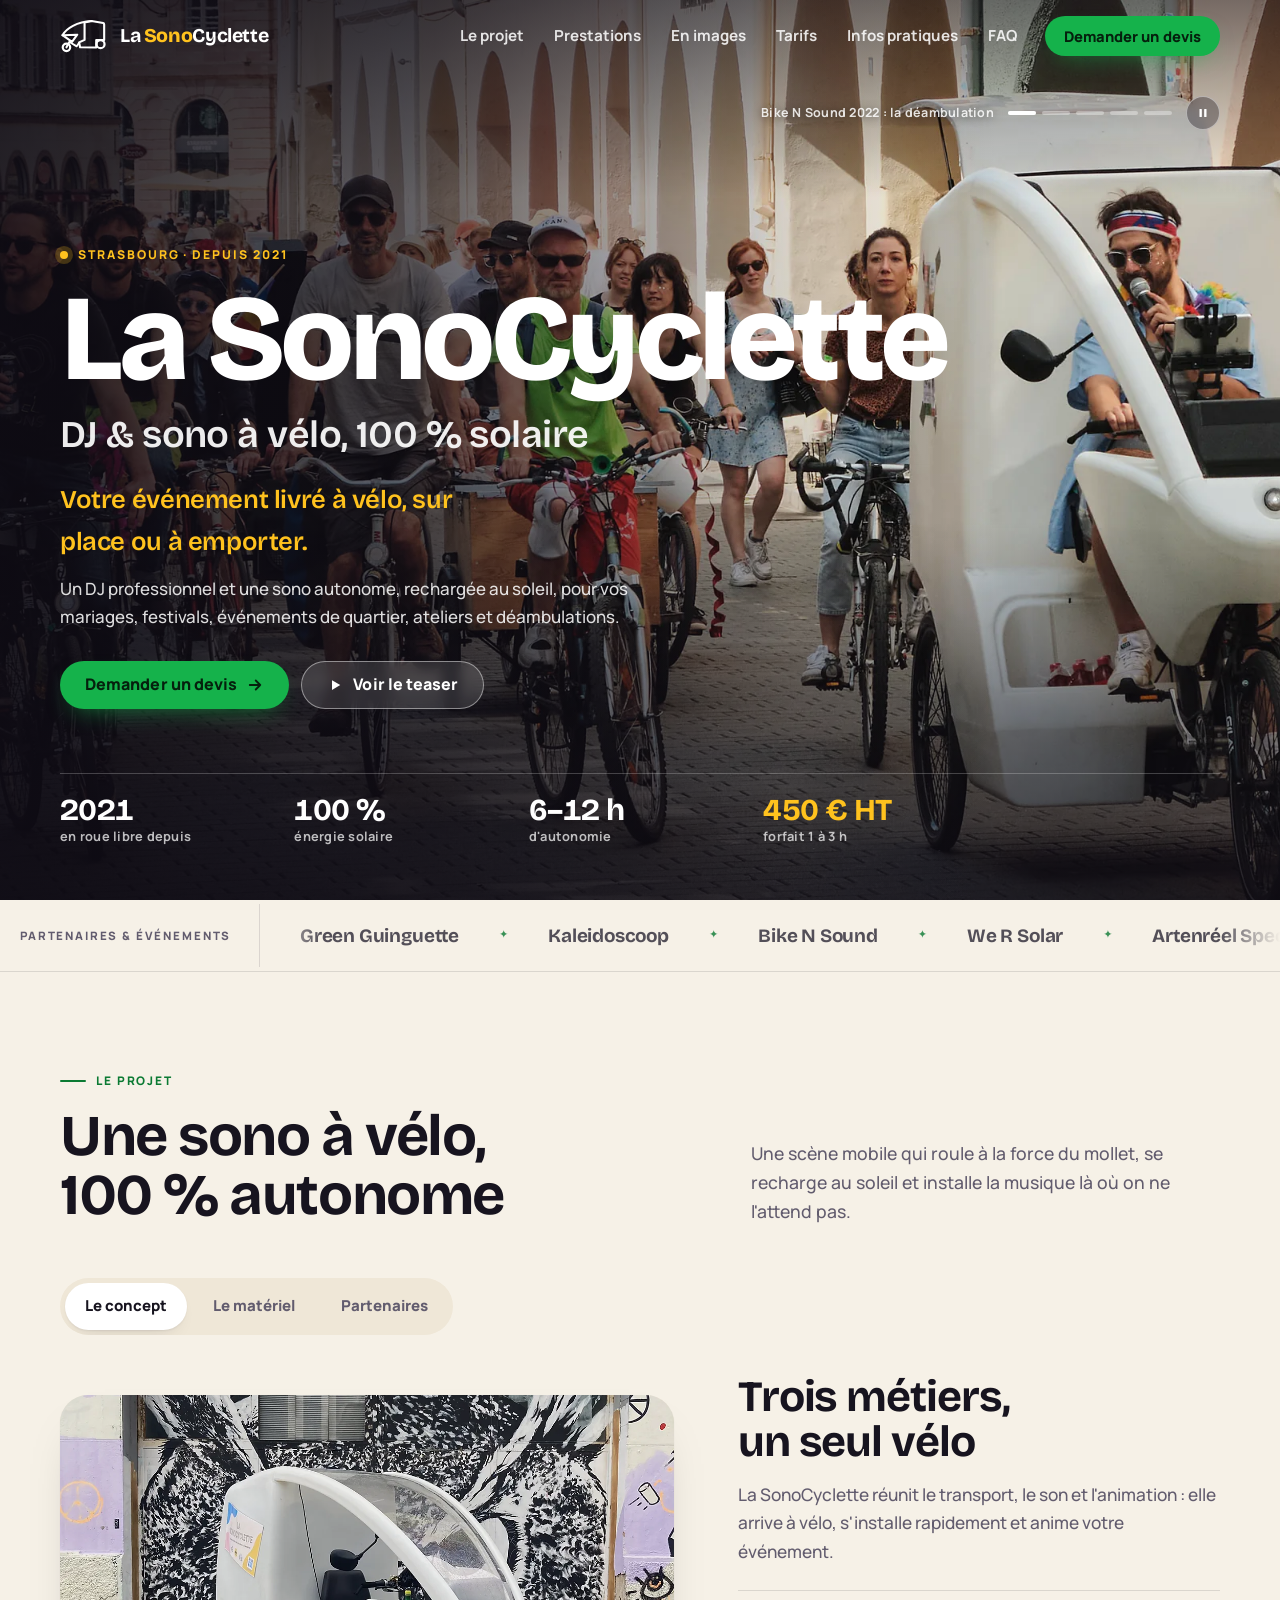
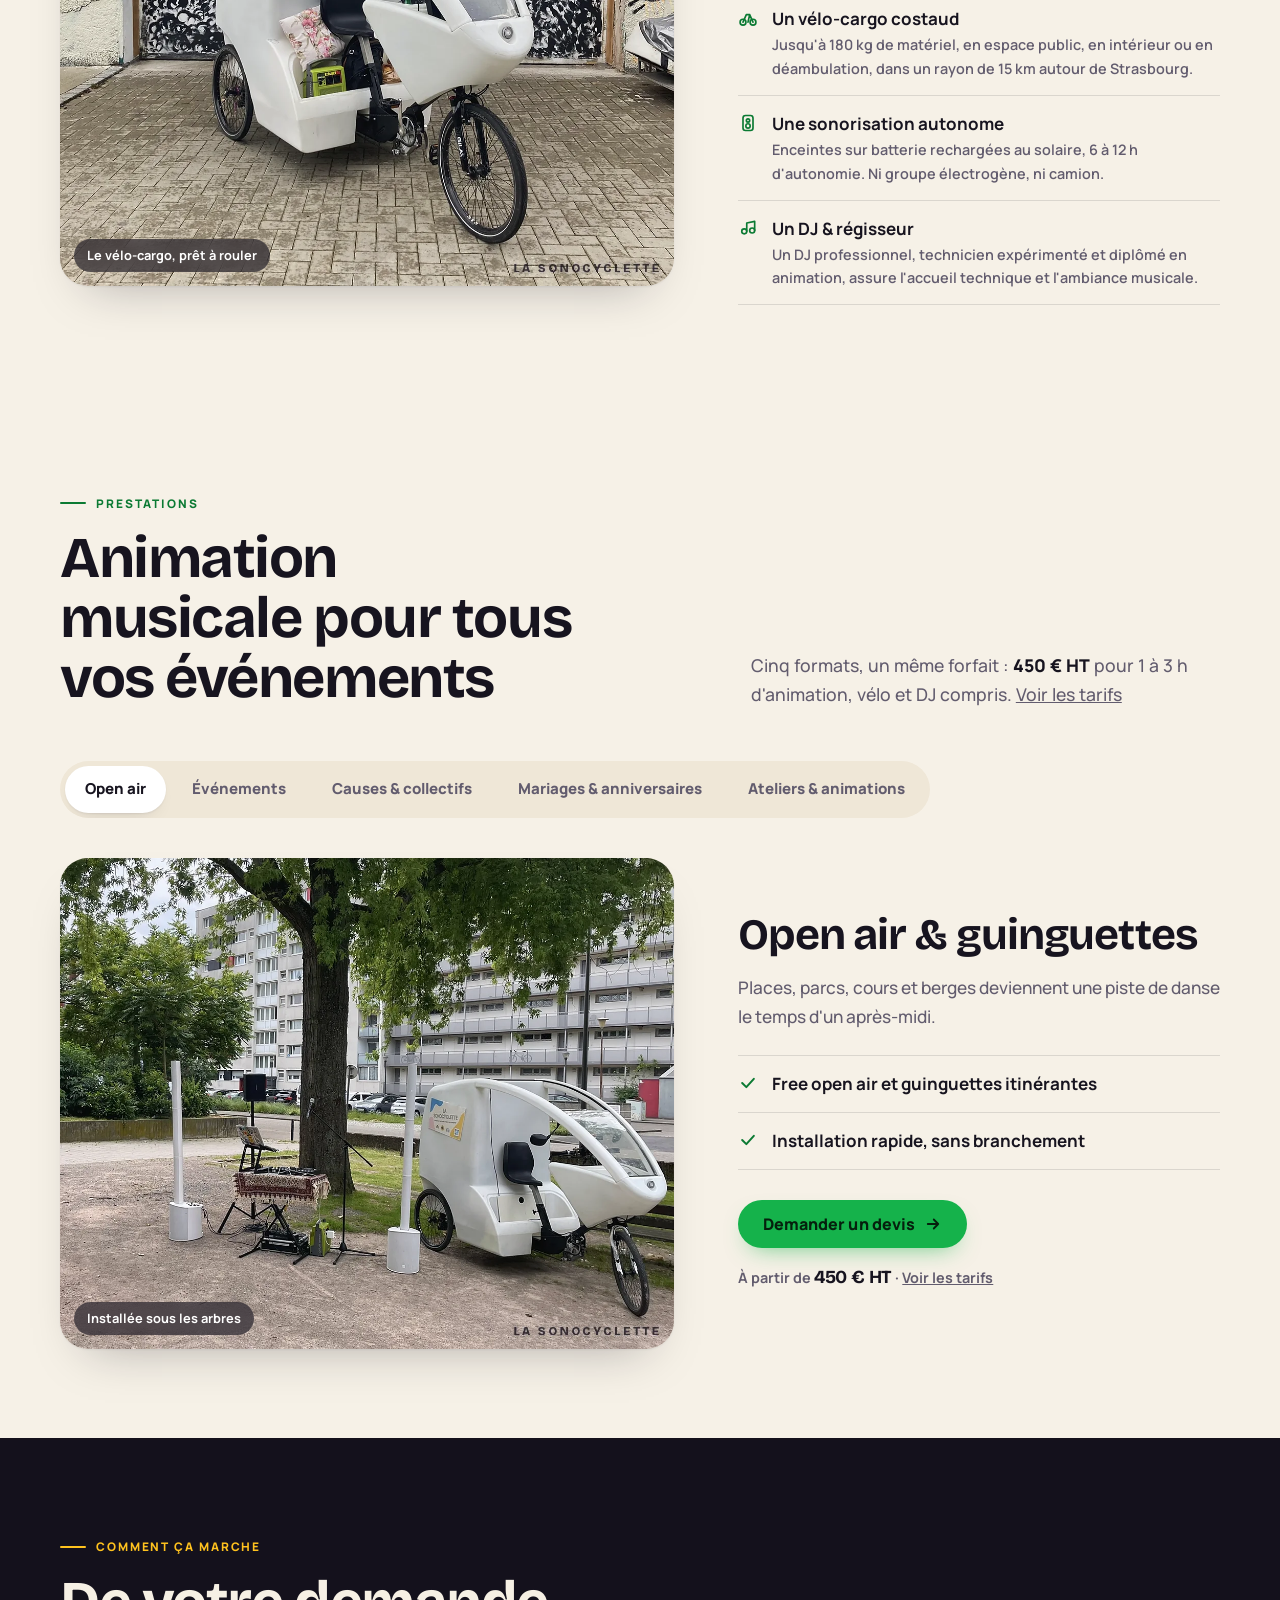
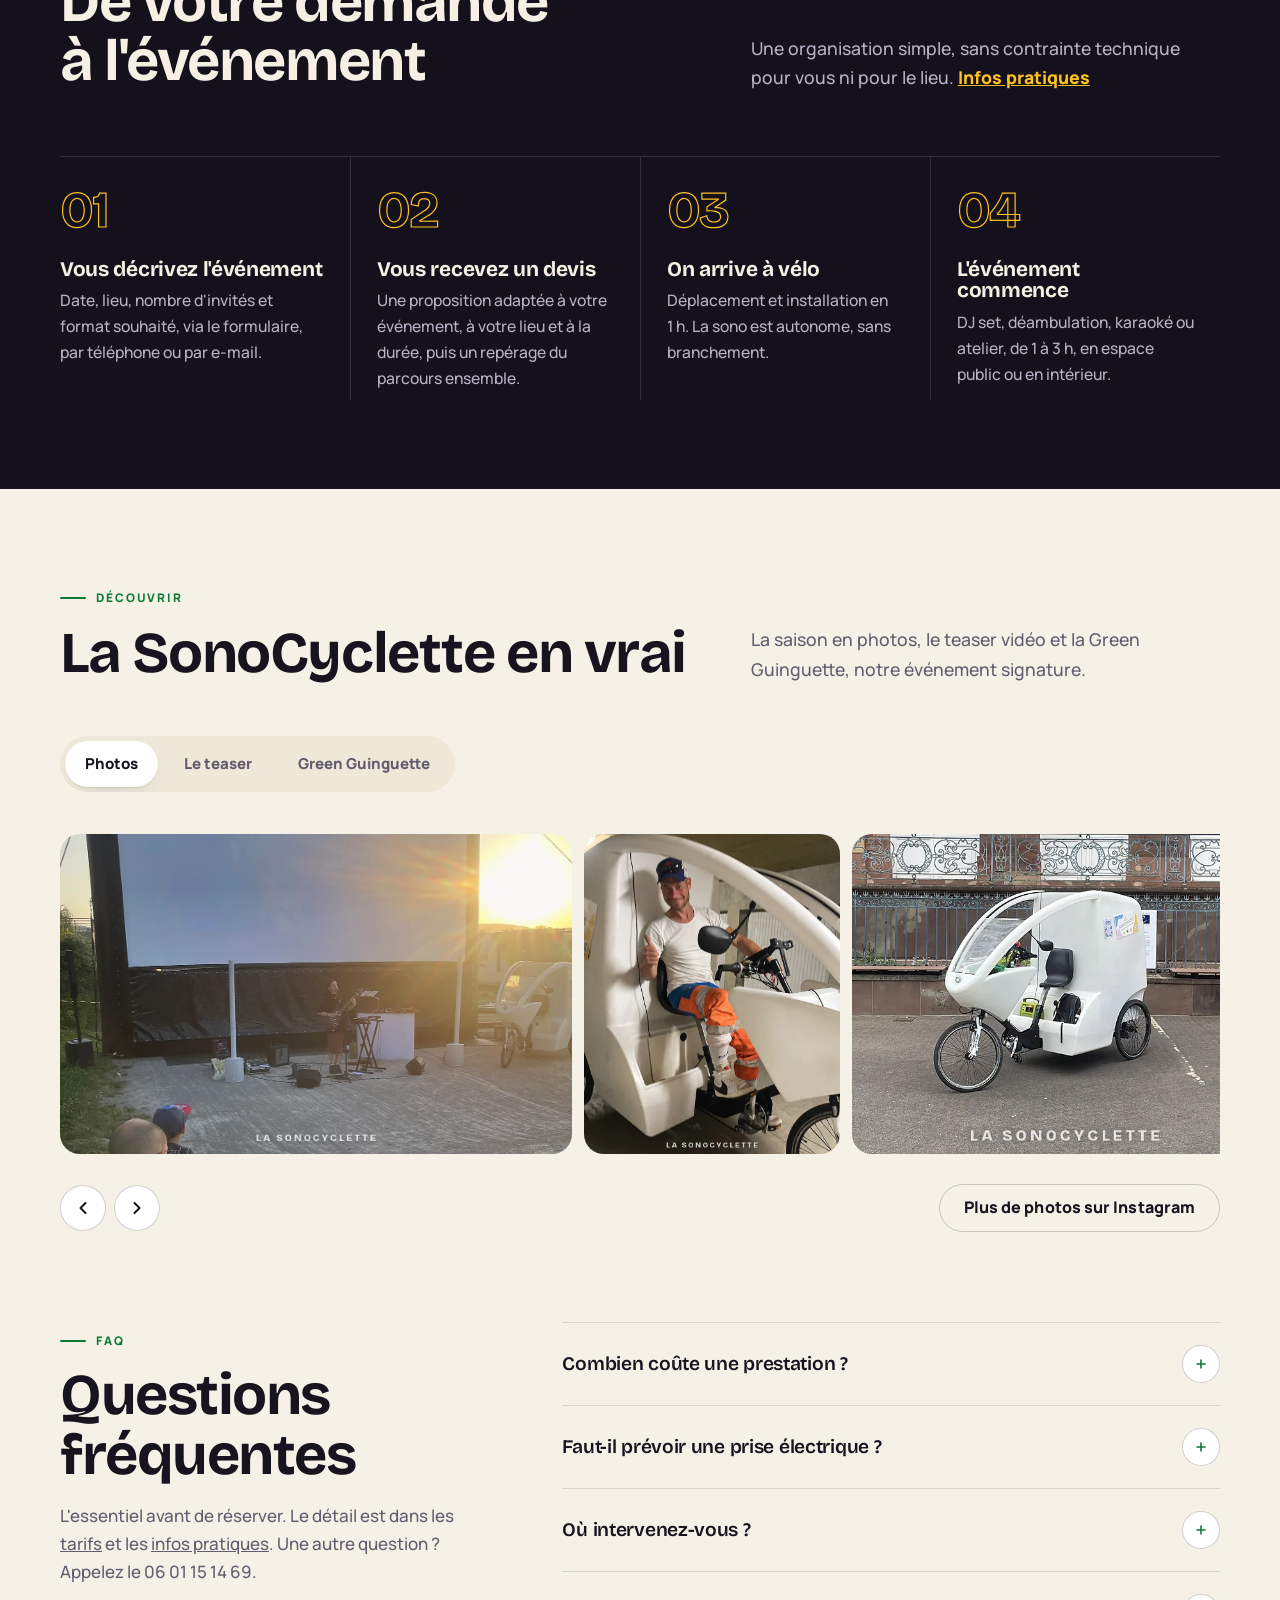
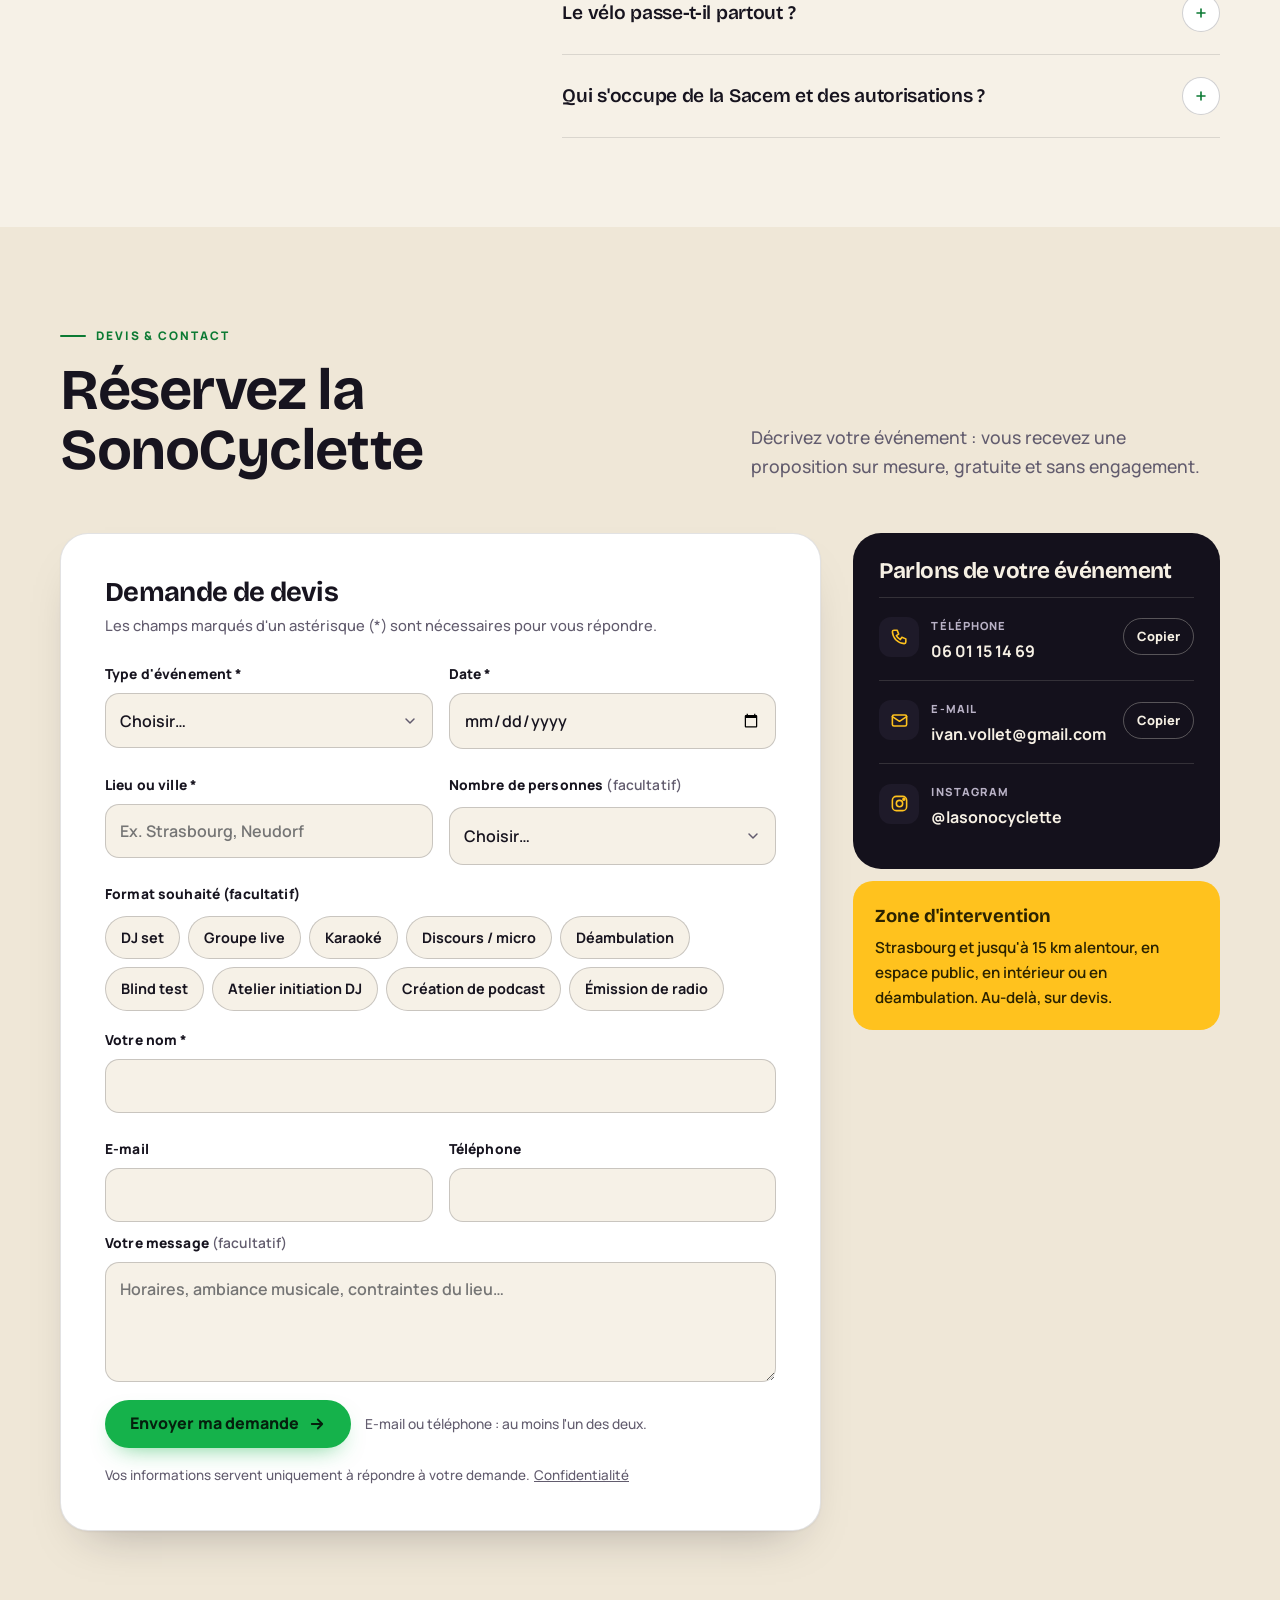
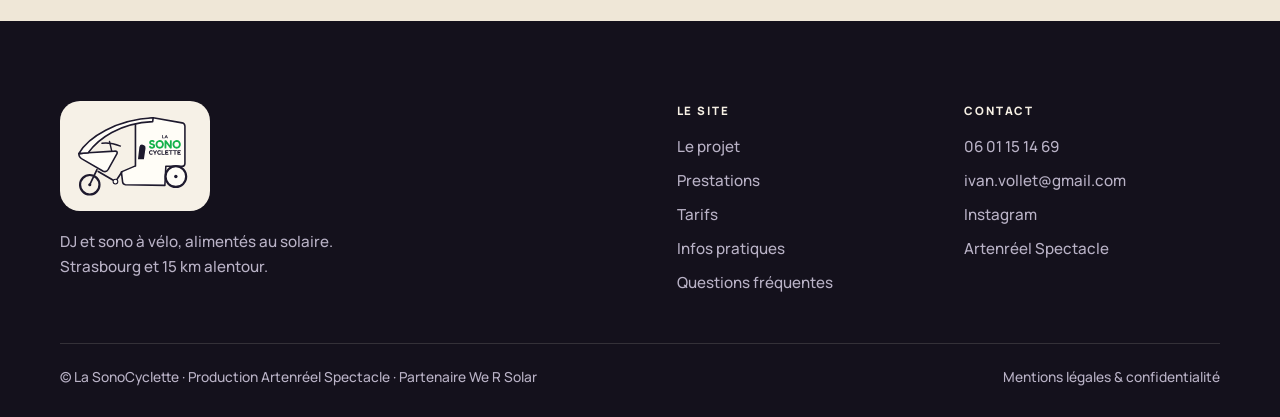
==== index.html @ f39356f4 "Accueil affiné : navigation simplifiée, textes resserrés, contact allégé - Menu à 6 entrées (plus de" ====
<!doctype html>
<html lang="fr">
<head>
<meta charset="utf-8">
<meta name="viewport" content="width=device-width, initial-scale=1, viewport-fit=cover">
<title>DJ &amp; sono à vélo à Strasbourg | La SonoCyclette</title>
<meta name="description" content="DJ et sono à vélo à Strasbourg, 100 % solaire : mariages, anniversaires, événements de quartier, festivals, ateliers DJ, blind test et karaoké. Demandez votre devis.">
<link rel="canonical" href="https://karlferdinand.github.io/la-sonocyclette/">
<meta name="robots" content="index, follow, max-image-preview:large">
<meta name="theme-color" content="#14111C">
<meta name="geo.region" content="FR-67">
<meta name="geo.placename" content="Strasbourg">
<meta property="og:type" content="website">
<meta property="og:locale" content="fr_FR">
<meta property="og:site_name" content="La SonoCyclette">
<meta property="og:title" content="DJ &amp; sono à vélo à Strasbourg | La SonoCyclette">
<meta property="og:description" content="DJ et sono à vélo à Strasbourg, 100 % solaire : mariages, anniversaires, événements de quartier, festivals, ateliers DJ, blind test et karaoké. Demandez votre devis.">
<meta property="og:url" content="https://karlferdinand.github.io/la-sonocyclette/">
<meta property="og:image" content="https://karlferdinand.github.io/la-sonocyclette/assets/og-image.jpg">
<meta property="og:image:width" content="1200">
<meta property="og:image:height" content="630">
<meta property="og:image:alt" content="La SonoCyclette, tricycle sono à vélo, dans les rues de Strasbourg">
<meta name="twitter:card" content="summary_large_image">
<link rel="icon" type="image/svg+xml" href="assets/favicon.svg">
<link rel="apple-touch-icon" href="assets/apple-touch-icon.png">
<link rel="preload" as="image" href="assets/ph-hero.webp" type="image/webp" media="(min-width:641px)">
<link rel="preload" as="image" href="assets/ph-hero-m.webp" type="image/webp" media="(max-width:640px)">
<link rel="preload" as="font" href="assets/fonts/bricolage-grotesque-latin-800-normal.woff2" type="font/woff2" crossorigin>
<link rel="preload" as="font" href="assets/fonts/manrope-latin-500-normal.woff2" type="font/woff2" crossorigin>
<style>@font-face{font-family:'Bricolage Grotesque';font-style:normal;font-weight:500;font-display:swap;src:url(assets/fonts/bricolage-grotesque-latin-500-normal.woff2) format('woff2')}
@font-face{font-family:'Bricolage Grotesque';font-style:normal;font-weight:600;font-display:swap;src:url(assets/fonts/bricolage-grotesque-latin-600-normal.woff2) format('woff2')}
@font-face{font-family:'Bricolage Grotesque';font-style:normal;font-weight:700;font-display:swap;src:url(assets/fonts/bricolage-grotesque-latin-700-normal.woff2) format('woff2')}
@font-face{font-family:'Bricolage Grotesque';font-style:normal;font-weight:800;font-display:swap;src:url(assets/fonts/bricolage-grotesque-latin-800-normal.woff2) format('woff2')}
@font-face{font-family:'Manrope';font-style:normal;font-weight:500;font-display:swap;src:url(assets/fonts/manrope-latin-500-normal.woff2) format('woff2')}
@font-face{font-family:'Manrope';font-style:normal;font-weight:600;font-display:swap;src:url(assets/fonts/manrope-latin-600-normal.woff2) format('woff2')}
@font-face{font-family:'Manrope';font-style:normal;font-weight:700;font-display:swap;src:url(assets/fonts/manrope-latin-700-normal.woff2) format('woff2')}
@font-face{font-family:'Manrope';font-style:normal;font-weight:800;font-display:swap;src:url(assets/fonts/manrope-latin-800-normal.woff2) format('woff2')}
:root{color-scheme:light;padding-top:env(safe-area-inset-top,0px);padding-bottom:env(safe-area-inset-bottom,0px)}body{margin:0}img{max-width:100%}[hidden]{display:none!important}</style>
<style>
  /* Direction : vitrine éditoriale haut de gamme. Grandes photos étalonnées, typographie affirmée
     (Bricolage Grotesque + Manrope), ivoire chaud et encre profonde, vert et jaune soleil en accents. */
  :root{
    --bg:#F6F1E7; --surface:#FFFFFF; --surface-2:#EFE7D7; --tint:#E9F5EC;
    --ink:#17141F; --ink-2:#2B2735; --muted:#625C6E; --line:rgba(23,20,31,.12); --line-2:rgba(23,20,31,.2);
    --green:#15B24B; --green-ink:#05200D; --green-text:#0B7A33;
    --sun:#FFC21E; --sun-ink:#2A2200;
    --err:#B42318;
    --night:#14111C; --night-2:#1E1A29; --night-txt:#F6F0E4; --night-muted:#B9B2C6; --night-line:rgba(246,240,228,.14);
    --shadow:0 1px 2px rgba(23,20,31,.05),0 24px 48px -28px rgba(23,20,31,.35);
    --shadow-sm:0 1px 2px rgba(23,20,31,.06),0 8px 20px -14px rgba(23,20,31,.3);
    --r-lg:28px; --r-md:20px; --r-sm:14px;
    --font-display:'Bricolage Grotesque','Avenir Next','Segoe UI',system-ui,sans-serif;
    --font-body:'Manrope','Segoe UI',system-ui,sans-serif;
    --maxw:1200px;
  }
  @media (prefers-color-scheme:dark){
    :root:not([data-theme="light"]){
      --bg:#100E16; --surface:#191621; --surface-2:#221E2C; --tint:#13241A;
      --ink:#F4EEE3; --ink-2:#E2DACB; --muted:#ABA4B8; --line:rgba(244,238,227,.12); --line-2:rgba(244,238,227,.22);
      --green:#2FCB61; --green-ink:#04190A; --green-text:#3BD46C;
      --sun:#FFD24A;
      --err:#FF8A80;
      --night:#0B0910; --night-2:#16131E;
      --shadow:0 1px 2px rgba(0,0,0,.3),0 24px 48px -28px rgba(0,0,0,.8);
      --shadow-sm:0 1px 2px rgba(0,0,0,.3),0 8px 20px -14px rgba(0,0,0,.7);
      color-scheme:dark;
    }
  }
  :root[data-theme="dark"]{
    --bg:#100E16; --surface:#191621; --surface-2:#221E2C; --tint:#13241A;
    --ink:#F4EEE3; --ink-2:#E2DACB; --muted:#ABA4B8; --line:rgba(244,238,227,.12); --line-2:rgba(244,238,227,.22);
    --green:#2FCB61; --green-ink:#04190A; --green-text:#3BD46C;
    --sun:#FFD24A;
    --err:#FF8A80;
    --night:#0B0910; --night-2:#16131E;
    --shadow:0 1px 2px rgba(0,0,0,.3),0 24px 48px -28px rgba(0,0,0,.8);
    --shadow-sm:0 1px 2px rgba(0,0,0,.3),0 8px 20px -14px rgba(0,0,0,.7);
    color-scheme:dark;
  }

  *{box-sizing:border-box}
  html{scroll-behavior:smooth;-webkit-text-size-adjust:100%}
  body{margin:0;background:var(--bg);color:var(--ink);font-family:var(--font-body);font-weight:500;font-size:1.0625rem;line-height:1.65;-webkit-font-smoothing:antialiased;overflow-x:hidden}
  h1,h2,h3{font-family:var(--font-display);font-weight:700;line-height:1.04;letter-spacing:-.025em;text-wrap:balance;margin:0}
  p{margin:0} a{color:inherit} img{display:block;max-width:100%} button,input,select,textarea{font:inherit}
  b,strong{font-weight:800}
  .wrap{width:100%;max-width:var(--maxw);margin-inline:auto;padding-left:max(20px,env(safe-area-inset-left,0px));padding-right:max(20px,env(safe-area-inset-right,0px))}
  .sr-only{position:absolute;width:1px;height:1px;padding:0;margin:-1px;overflow:hidden;clip:rect(0,0,0,0);white-space:nowrap;border:0}
  .skip{position:absolute;left:-9999px;top:auto}
  .skip:focus{left:max(16px,env(safe-area-inset-left,0px));top:calc(10px + env(safe-area-inset-top,0px));z-index:300;background:var(--ink);color:var(--bg);padding:10px 16px;border-radius:999px;font-weight:800;text-decoration:none}
  .hp{position:absolute;left:-9999px;width:1px;height:1px;overflow:hidden}
  :focus-visible{outline:3px solid var(--green-text);outline-offset:3px;border-radius:8px}
  ::selection{background:var(--sun);color:var(--sun-ink)}

  #prog{position:fixed;top:env(safe-area-inset-top,0px);left:0;height:3px;width:0%;background:linear-gradient(90deg,var(--green),var(--sun));z-index:120;transition:width .08s linear}
  body::before{content:"";position:fixed;inset:0 0 auto;height:env(safe-area-inset-top,0px);background:var(--night);z-index:110}

  /* ---------- HEADER ---------- */
  header{position:fixed;top:env(safe-area-inset-top,0px);left:0;right:0;z-index:100;color:#fff;transition:background .3s,color .3s,box-shadow .3s,border-color .3s;border-bottom:1px solid transparent}
  header.solid{background:color-mix(in srgb,var(--bg) 86%,transparent);backdrop-filter:saturate(1.4) blur(14px);-webkit-backdrop-filter:saturate(1.4) blur(14px);color:var(--ink);border-bottom-color:var(--line)}
  .nav{display:flex;align-items:center;gap:14px;min-height:72px}
  .brand{display:flex;align-items:center;gap:10px;font-family:var(--font-display);font-weight:700;font-size:1.22rem;letter-spacing:-.02em;text-decoration:none;margin-right:auto}
  .brand .mark{width:50px;height:34px;flex:0 0 auto}
  .mark .k{stroke:currentColor} .mark .b{fill:transparent}
  header.solid .mark .b{fill:var(--surface)}
  .brand b{font-weight:800;color:var(--sun)}
  header.solid .brand b{color:var(--green-text)}
  .menu{display:flex;gap:2px;align-items:center}
  .dd{position:relative}
  .dd-btn,.nav-link{display:inline-flex;align-items:center;gap:6px;background:none;border:0;cursor:pointer;color:inherit;opacity:.86;font-weight:700;font-size:.95rem;padding:10px 14px;border-radius:999px;transition:opacity .15s,background .15s;text-decoration:none}
  .dd-btn:hover,.nav-link:hover,.dd.open .dd-btn,.dd:focus-within .dd-btn{opacity:1;background:rgba(255,255,255,.14)}
  header.solid .dd-btn:hover,header.solid .nav-link:hover,header.solid .dd.open .dd-btn,header.solid .dd:focus-within .dd-btn{background:var(--surface-2)}
  .dd-btn svg{width:11px;height:11px;transition:transform .2s}
  .dd.open .dd-btn svg{transform:rotate(180deg)}
  .sub{position:absolute;top:calc(100% + 12px);left:50%;transform:translateX(-50%);min-width:260px;background:var(--surface);color:var(--ink);border:1px solid var(--line);border-radius:var(--r-md);box-shadow:var(--shadow);padding:8px;display:none;z-index:70}
  .sub::before{content:"";position:absolute;left:0;right:0;top:-16px;height:16px}
  .dd.open .sub{display:grid;gap:2px}
  @media (hover:hover){.dd:hover .sub{display:grid;gap:2px}.dd:hover .dd-btn svg{transform:rotate(180deg)}}
  .sub a{display:flex;flex-direction:column;text-decoration:none;padding:10px 14px;border-radius:12px;font-weight:700;font-size:.95rem;line-height:1.3}
  .sub a small{color:var(--muted);font-weight:600;font-size:.8rem}
  .sub a:hover,.sub a:focus-visible{background:var(--surface-2)}

  .btn{display:inline-flex;align-items:center;justify-content:center;gap:9px;font-family:var(--font-body);font-weight:800;letter-spacing:.005em;text-decoration:none;border-radius:999px;padding:14px 24px;font-size:1rem;line-height:1.1;border:1.5px solid transparent;cursor:pointer;transition:transform .18s cubic-bezier(.2,.7,.2,1),box-shadow .2s,background .2s,color .2s,border-color .2s}
  .btn svg{width:18px;height:18px;flex:0 0 auto}
  .btn-primary{background:var(--green);color:var(--green-ink);box-shadow:0 10px 24px -12px rgba(21,178,75,.7)}
  .btn-primary:hover{transform:translateY(-2px);box-shadow:0 16px 30px -12px rgba(21,178,75,.75)}
  .btn-primary:active{transform:translateY(0)}
  .btn-ghost{background:transparent;color:var(--ink);border-color:var(--line-2)}
  .btn-ghost:hover{border-color:var(--ink);transform:translateY(-2px)}
  .btn-light{background:rgba(255,255,255,.12);color:#fff;border-color:rgba(255,255,255,.45);backdrop-filter:blur(6px);-webkit-backdrop-filter:blur(6px)}
  .btn-light:hover{background:#fff;color:#17141F;transform:translateY(-2px)}
  .arrow{transition:transform .2s}
  .btn:hover .arrow{transform:translateX(3px)}
  .nav .btn{padding:11px 18px;font-size:.92rem}
  .burger{display:none;background:none;border:0;cursor:pointer;color:inherit;padding:8px;margin-left:auto}
  .burger svg{width:28px;height:28px}
  .mobile-menu{display:none;padding-top:6px;padding-bottom:20px;max-height:calc(100svh - 80px);overflow-y:auto;color:var(--ink)}
  .mobile-menu.open{display:block}
  header.menu-open{background:var(--bg);color:var(--ink);border-bottom-color:var(--line)}
  header.menu-open .mark .b{fill:var(--surface)} header.menu-open .brand b{color:var(--green-text)}
  .mm-group{border-top:1px solid var(--line);padding:12px 0}
  .mm-group:first-child{border-top:0}
  .mm-title{font-family:var(--font-display);font-weight:700;font-size:1.05rem;padding:4px 4px}
  .mm-links{display:flex;flex-wrap:wrap;gap:8px;padding:8px 4px 2px}
  .mm-links a{text-decoration:none;font-weight:700;font-size:.92rem;border:1px solid var(--line-2);border-radius:999px;padding:8px 14px;background:var(--surface)}
  .mobile-menu .btn{width:100%;margin-top:12px}

  /* ---------- SECTIONS ---------- */
  section{scroll-margin-top:80px}
  .sec{padding-block:clamp(72px,10vw,128px)}
  .eyebrow{display:inline-flex;align-items:center;gap:10px;font-family:var(--font-body);font-weight:800;letter-spacing:.16em;text-transform:uppercase;font-size:.74rem;color:var(--green-text)}
  .eyebrow::before{content:"";width:26px;height:2px;border-radius:2px;background:currentColor}
  .sec-head{display:grid;grid-template-columns:minmax(0,1.15fr) minmax(0,.85fr);align-items:end;gap:18px 56px}
  .sec-head h2{font-size:clamp(2.1rem,5vw,3.6rem);margin-top:16px}
  .sec-head .lead{color:var(--muted);font-size:1.1rem;max-width:44ch;justify-self:end}
  .lead b{color:var(--ink)}

  /* ---------- HERO ---------- */
  .hero{position:relative;min-height:min(100svh,940px);display:flex;align-items:flex-end;color:#fff;background:var(--night);isolation:isolate;overflow:hidden}
  .hero-slides{position:absolute;inset:0;z-index:-2;margin:0}
  .slide{position:absolute;inset:0;margin:0;opacity:0;transition:opacity 1.2s ease;overflow:hidden}
  .slide.is-active{opacity:1}
  .slide picture,.slide img{display:block;width:100%;height:100%}
  .slide img{object-fit:cover;object-position:62% 55%;transform:scale(1.07);transition:transform 4.6s cubic-bezier(.25,.6,.3,1)}
  .slide.is-active img{transform:scale(1)}
  .hero-ctrl{position:absolute;z-index:2;top:calc(96px + env(safe-area-inset-top,0px));right:max(20px,calc((100vw - var(--maxw)) / 2 + 20px));display:flex;align-items:center;gap:14px;color:#fff}
  .hero-cap{font-size:.78rem;font-weight:700;letter-spacing:.02em;color:rgba(255,255,255,.85);text-align:right;max-width:36ch;text-shadow:0 1px 8px rgba(0,0,0,.5)}
  .dots{display:flex;gap:6px}
  .dots button{position:relative;width:28px;height:4px;border:0;padding:0;border-radius:4px;background:rgba(255,255,255,.35);cursor:pointer;overflow:hidden}
  .dots button::before{content:"";position:absolute;inset:-10px 0}
  .dots button::after{content:"";position:absolute;inset:0;background:#fff;transform:scaleX(0);transform-origin:left}
  .dots button[aria-current="true"]::after{transform:scaleX(1)}
  .hero.playing .dots button[aria-current="true"]::after{animation:dotfill var(--slide-ms,3000ms) linear forwards}
  @keyframes dotfill{from{transform:scaleX(0)}to{transform:scaleX(1)}}
  .hero-pause{width:34px;height:34px;border-radius:50%;border:1px solid rgba(255,255,255,.45);background:rgba(20,17,28,.35);backdrop-filter:blur(6px);-webkit-backdrop-filter:blur(6px);color:#fff;display:grid;place-items:center;cursor:pointer;padding:0}
  .hero-pause:hover{background:#fff;color:#17141F}
  .hero-pause svg{width:14px;height:14px}
  .hero-pause .i-play{display:none}.hero:not(.playing) .hero-pause .i-play{display:block}.hero:not(.playing) .hero-pause .i-pause{display:none}
  .hero::before{content:"";position:absolute;inset:0;z-index:-1;background:
      linear-gradient(90deg,rgba(14,11,20,.86) 0%,rgba(14,11,20,.62) 34%,rgba(14,11,20,.12) 62%,rgba(14,11,20,0) 78%),
      linear-gradient(0deg,rgba(14,11,20,.78) 0%,rgba(14,11,20,0) 42%),
      linear-gradient(180deg,rgba(14,11,20,.55) 0%,rgba(14,11,20,0) 22%)}
  .hero .wrap{padding-top:120px;padding-bottom:clamp(28px,5vw,56px)}
  .hero-kicker{display:inline-flex;align-items:center;gap:10px;font-weight:800;letter-spacing:.16em;text-transform:uppercase;font-size:.76rem;color:var(--sun)}
  .hero-kicker::before{content:"";width:8px;height:8px;border-radius:50%;background:var(--sun);box-shadow:0 0 0 5px rgba(255,194,30,.22)}
  .hero h1{font-size:clamp(3.1rem,10vw,7.6rem);line-height:.9;letter-spacing:-.045em;font-weight:800;margin:18px 0 0}
  .hero h1 span{display:block;font-size:.31em;line-height:1.15;letter-spacing:-.015em;font-weight:600;color:rgba(255,255,255,.92);margin-top:.5em}
  .hero .slogan{margin-top:22px;font-family:var(--font-display);font-weight:600;font-size:clamp(1.2rem,2.4vw,1.6rem);letter-spacing:-.015em;max-width:26ch;color:var(--sun)}
  .hero .sub-txt{margin-top:12px;max-width:52ch;color:rgba(255,255,255,.86);font-size:1.06rem}
  .hero .cta-row{display:flex;flex-wrap:wrap;gap:12px;margin-top:30px}
  .facts{list-style:none;margin:clamp(36px,6vw,64px) 0 0;padding:18px 0 0;display:grid;grid-template-columns:repeat(5,minmax(0,1fr));gap:12px;border-top:1px solid rgba(255,255,255,.22)}
  .facts li{display:flex;flex-direction:column;line-height:1.2;min-width:0}
  .facts b{font-family:var(--font-display);font-weight:700;font-size:clamp(1.3rem,2.6vw,1.9rem);letter-spacing:-.02em;font-variant-numeric:tabular-nums}
  .facts span{font-size:.8rem;color:rgba(255,255,255,.72);font-weight:700;letter-spacing:.02em}
  .facts li:last-child b{color:var(--sun)}

  /* ---------- PARTNERS ---------- */
  .partners{border-bottom:1px solid var(--line);background:var(--bg);display:flex;align-items:center;overflow:hidden}
  .partners .lbl{flex:0 0 auto;font-weight:800;font-size:.72rem;letter-spacing:.16em;text-transform:uppercase;color:var(--muted);padding:22px 28px 22px max(20px,env(safe-area-inset-left,0px));border-right:1px solid var(--line)}
  .partners .viewport{overflow:hidden;flex:1;min-width:0;-webkit-mask-image:linear-gradient(90deg,transparent,#000 60px,#000 calc(100% - 60px),transparent);mask-image:linear-gradient(90deg,transparent,#000 60px,#000 calc(100% - 60px),transparent)}
  .partners .track{display:inline-flex;white-space:nowrap;will-change:transform;animation:scrollx 40s linear infinite}
  .partners ul{display:inline-flex;list-style:none;margin:0;padding:0}
  .partners li{font-family:var(--font-display);font-weight:700;font-size:1.18rem;letter-spacing:-.01em;color:var(--ink-2);padding:20px 0 20px 40px;display:flex;align-items:center;gap:40px;opacity:.8}
  .partners li::after{content:"✦";font-size:.7rem;color:var(--green-text)}
  @keyframes scrollx{from{transform:translateX(0)}to{transform:translateX(-50%)}}
  .partners:hover .track{animation-play-state:paused}

  /* ---------- MANIFESTO ---------- */
  .manifesto{display:grid;grid-template-columns:auto minmax(0,1fr);gap:clamp(24px,5vw,64px);align-items:center}
  .manifesto img{width:clamp(140px,18vw,220px);height:auto}
  @media (prefers-color-scheme:dark){:root:not([data-theme="light"]) .manifesto img{background:#F6F1E7;border-radius:24px;padding:16px 18px}}
  :root[data-theme="dark"] .manifesto img{background:#F6F1E7;border-radius:24px;padding:16px 18px}
  .manifesto p{font-family:var(--font-display);font-weight:600;font-size:clamp(1.55rem,3.4vw,2.55rem);line-height:1.18;letter-spacing:-.025em;max-width:30ch}
  .manifesto p em{font-style:normal;color:var(--green-text)}
  .manifesto p .hl{background:linear-gradient(transparent 62%,color-mix(in srgb,var(--sun) 65%,transparent) 62%);padding:0 .08em}

  /* ---------- TABS ---------- */
  .tabs{display:flex;gap:6px;margin:clamp(34px,5vw,52px) 0 clamp(26px,4vw,40px);overflow-x:auto;padding:5px;scrollbar-width:none;background:var(--surface-2);border-radius:999px;width:max-content;max-width:100%}
  .tabs::-webkit-scrollbar{display:none}
  .tab{flex:0 0 auto;font-family:var(--font-body);font-weight:800;font-size:.94rem;border:0;background:transparent;color:var(--muted);border-radius:999px;padding:11px 20px;cursor:pointer;transition:background .2s,color .2s,box-shadow .2s}
  .tab:hover{color:var(--ink)}
  .tab[aria-selected="true"]{background:var(--surface);color:var(--ink);box-shadow:var(--shadow-sm)}
  [role="tabpanel"]{animation:panel .55s cubic-bezier(.2,.7,.2,1)}
  @keyframes panel{from{opacity:0;transform:translateY(12px)}to{opacity:1;transform:none}}

  /* ---------- SPLIT (image + text) ---------- */
  .split{display:grid;grid-template-columns:minmax(0,1.12fr) minmax(0,.88fr);gap:clamp(28px,5vw,72px);align-items:center}
  .split.rev{grid-template-columns:minmax(0,.88fr) minmax(0,1.12fr)}
  .split.rev .media{order:2}
  .media{position:relative;margin:0;border-radius:var(--r-lg);overflow:hidden;background:var(--surface-2);aspect-ratio:5/4;box-shadow:var(--shadow)}
  .media img{width:100%;height:100%;object-fit:cover;transition:transform .9s cubic-bezier(.2,.7,.2,1)}
  .media figcaption,.shot figcaption{position:absolute;left:14px;bottom:14px;z-index:2;max-width:calc(100% - 28px);background:rgba(20,17,28,.62);backdrop-filter:blur(8px);-webkit-backdrop-filter:blur(8px);color:#fff;font-weight:700;font-size:.8rem;line-height:1.3;padding:8px 13px;border-radius:999px}
  .split h3{font-size:clamp(1.8rem,3.6vw,2.7rem)}
  .split .txt>p{color:var(--muted);font-size:1.08rem;max-width:50ch;margin-top:16px}
  .list{list-style:none;padding:0;margin:24px 0 0;display:grid;gap:0;border-top:1px solid var(--line)}
  .list li{display:flex;gap:14px;align-items:flex-start;padding:14px 0;border-bottom:1px solid var(--line);font-weight:700;min-width:0}
  .list svg{width:20px;height:20px;flex:0 0 auto;margin-top:3px;color:var(--green-text)}
  .list li span{min-width:0}
  .list small{display:block;color:var(--muted);font-weight:600;font-size:.9rem}
  .txt .actions{display:flex;flex-wrap:wrap;align-items:center;gap:14px 22px;margin-top:30px}
  .price{font-size:.9rem;color:var(--muted);font-weight:700}
  .price b{font-family:var(--font-display);font-size:1.15rem;color:var(--ink);font-weight:700;letter-spacing:-.01em}

  .specs{display:grid;grid-template-columns:repeat(2,minmax(0,1fr));gap:0 28px;margin-top:22px;border-top:1px solid var(--line)}
  .spec{padding:13px 0;border-bottom:1px solid var(--line);min-width:0}
  .spec small{display:block;color:var(--muted);font-weight:800;font-size:.72rem;text-transform:uppercase;letter-spacing:.1em}
  .spec b{display:block;font-weight:700;font-size:.98rem;line-height:1.35;margin-top:3px}
  .note{margin-top:14px;color:var(--muted);font-size:.92rem}

  .cards{display:grid;grid-template-columns:repeat(3,minmax(0,1fr));gap:18px}
  .card{background:var(--surface);border:1px solid var(--line);border-radius:var(--r-md);padding:28px;min-width:0;transition:transform .25s,box-shadow .25s}
  .card:hover{transform:translateY(-4px);box-shadow:var(--shadow)}
  .card .role{display:block;color:var(--green-text);font-weight:800;font-size:.72rem;text-transform:uppercase;letter-spacing:.12em}
  .card h3{font-size:1.5rem;margin:10px 0 10px}
  .card p{color:var(--muted);font-size:.98rem}
  .card .more{display:inline-flex;gap:6px;margin-top:16px;font-weight:800;font-size:.92rem;text-decoration:none;color:var(--ink)}
  .card .more:hover{color:var(--green-text)}

  /* ---------- HOW (dark band) ---------- */
  .how{background:var(--night);color:var(--night-txt)}
  .how .eyebrow{color:var(--sun)}
  .how .sec-head .lead{color:var(--night-muted)}
  .steps{list-style:none;margin:clamp(40px,6vw,64px) 0 0;padding:0;display:grid;grid-template-columns:repeat(4,minmax(0,1fr));gap:0;border-top:1px solid var(--night-line)}
  .steps li{position:relative;padding:28px 26px 8px 0;min-width:0}
  .steps li+li{padding-left:26px;border-left:1px solid var(--night-line)}
  .steps .n{display:block;font-family:var(--font-display);font-weight:700;font-size:3.2rem;line-height:1;letter-spacing:-.04em;color:transparent;-webkit-text-stroke:1.2px var(--sun);margin-bottom:22px}
  .steps h3{font-size:1.3rem;margin-bottom:8px;color:var(--night-txt);letter-spacing:-.015em}
  .steps p{color:var(--night-muted);font-size:.98rem}
  .how-photo{position:relative;margin:clamp(40px,5vw,56px) 0 0;border-radius:var(--r-lg);overflow:hidden;aspect-ratio:2/1;background:#0e0c14;box-shadow:0 24px 60px -28px rgba(0,0,0,.7)}
  .how-photo picture,.how-photo img{display:block;width:100%;height:100%}
  .how-photo img{object-fit:cover;object-position:50% 60%}
  .how-photo figcaption{position:absolute;z-index:2;left:clamp(14px,2vw,24px);bottom:clamp(14px,2vw,24px);max-width:calc(100% - 28px);background:rgba(20,17,28,.62);backdrop-filter:blur(8px);-webkit-backdrop-filter:blur(8px);color:#fff;font-weight:700;font-size:.8rem;line-height:1.3;padding:8px 13px;border-radius:999px}
  @media (max-width:640px){.how-photo{aspect-ratio:4/3;border-radius:var(--r-md)}}
  .how .cta-row{display:flex;flex-wrap:wrap;gap:12px;margin-top:48px}
  .how .btn-ghost{color:var(--night-txt);border-color:rgba(246,240,228,.35)}
  .how .btn-ghost:hover{border-color:var(--night-txt)}


  /* ---------- PANORAMIC BANDS ---------- */
  .band{position:relative;margin:0;overflow:hidden;background:var(--night);aspect-ratio:7/3;max-height:680px}
  .band picture,.band img{display:block;width:100%;height:100%}
  .band img{object-fit:cover;object-position:50% 100%;transform:scale(1.001)}
  .band figcaption{position:absolute;z-index:2;bottom:clamp(14px,2.4vw,28px);left:max(20px,calc((100vw - var(--maxw)) / 2 + 20px));max-width:calc(100% - 40px);background:rgba(20,17,28,.62);backdrop-filter:blur(8px);-webkit-backdrop-filter:blur(8px);color:#fff;font-weight:700;font-size:.8rem;line-height:1.3;padding:8px 13px;border-radius:999px}
  .band::after{content:"";position:absolute;inset:auto 0 0 0;height:30%;background:linear-gradient(to top,rgba(20,17,28,.28),transparent);pointer-events:none}
  @media (max-width:640px){.band{aspect-ratio:4/3}}

  /* ---------- GALLERY ---------- */
  .gal{display:grid;grid-auto-flow:dense;gap:14px;grid-template-columns:repeat(6,minmax(0,1fr));grid-auto-rows:clamp(150px,17vw,210px)}
  .shot{position:relative;margin:0;border-radius:var(--r-md);overflow:hidden;min-width:0;background:var(--surface-2)}
  .shot img{position:absolute;inset:0;width:100%;height:100%;object-fit:cover;object-position:50% 100%;transition:transform .9s cubic-bezier(.2,.7,.2,1)}
  .shot figcaption{opacity:0;transform:translateY(6px);transition:opacity .25s,transform .25s}
  .shot:hover figcaption,.shot:focus-visible figcaption{opacity:1;transform:none}
  @media (hover:none){.shot figcaption{opacity:1;transform:none}}
  .s-wide{grid-column:span 4;grid-row:span 2}.s-tall{grid-column:span 2;grid-row:span 2}.s-sm{grid-column:span 2}

  [data-zoom]{cursor:zoom-in}
  [data-zoom]:hover img{transform:scale(1.045)}
  [data-zoom]::after{content:"";position:absolute;top:14px;right:14px;z-index:3;width:40px;height:40px;border-radius:50%;
    background:rgba(255,255,255,.92) url("data:image/svg+xml,%3Csvg xmlns='http://www.w3.org/2000/svg' viewBox='0 0 24 24' fill='none' stroke='%2317141F' stroke-width='2.2' stroke-linecap='round'%3E%3Cpath d='M14 4h6v6M10 20H4v-6M20 4l-7 7M4 20l7-7'/%3E%3C/svg%3E") center/17px no-repeat;
    box-shadow:0 6px 16px -6px rgba(0,0,0,.4);opacity:0;transform:scale(.85);transition:opacity .2s,transform .2s}
  [data-zoom]:hover::after,[data-zoom]:focus-visible::after{opacity:1;transform:none}
  @media (hover:none){[data-zoom]::after{opacity:.95;transform:none;width:34px;height:34px;top:10px;right:10px}}
  .gal-more{display:flex;justify-content:center;margin-top:28px}

  /* video */
  .video-grid{display:grid;grid-template-columns:minmax(0,.75fr) minmax(0,1.25fr);gap:clamp(28px,5vw,72px);align-items:center}
  .phone{justify-self:center;width:100%;max-width:300px;border-radius:38px;padding:9px;background:#0B0910;box-shadow:var(--shadow)}
  .phone video{width:100%;height:auto;display:block;aspect-ratio:9/16;object-fit:cover;background:#000;border-radius:30px}
  .chips{display:flex;flex-wrap:wrap;gap:8px;margin-top:22px}
  .chip{display:inline-flex;align-items:center;gap:7px;background:var(--surface);border:1px solid var(--line);border-radius:999px;padding:7px 14px;font-weight:700;font-size:.88rem}
  .video-grid h3,.gg h3{font-size:clamp(1.8rem,3.6vw,2.7rem)}
  .video-grid p,.gg p{color:var(--muted);font-size:1.08rem;max-width:52ch;margin-top:14px}
  .video-grid .cta-row{display:flex;flex-wrap:wrap;gap:12px;margin-top:28px}

  /* green guinguette */
  .gg{display:grid;grid-template-columns:minmax(0,1fr) minmax(0,1fr);gap:clamp(28px,5vw,64px);align-items:center}
  .gg-visuals{display:grid;grid-template-columns:1.25fr .75fr;gap:14px;align-items:end}
  .gg-visuals .media{aspect-ratio:4/3}
  .gg-art{aspect-ratio:4/5!important;background:#fff}
  .gg-art img{object-fit:cover}
  .gg .tags{display:flex;flex-wrap:wrap;gap:8px;margin-top:24px}
  .gg .tags a{text-decoration:none;font-weight:700;font-size:.88rem;background:var(--surface);border:1px solid var(--line);border-radius:999px;padding:8px 14px;transition:border-color .2s,transform .2s}
  .gg .tags a:hover{border-color:var(--ink);transform:translateY(-2px)}

  /* instagram */
  .ig{display:grid;grid-template-columns:minmax(0,.8fr) minmax(0,1.2fr);gap:clamp(24px,4vw,48px);align-items:start}
  .ig-profile{background:var(--surface);border:1px solid var(--line);border-radius:var(--r-md);padding:28px;display:grid;gap:14px;justify-items:start;min-width:0}
  .ig-head{display:flex;align-items:center;gap:14px;min-width:0}
  .ig-avatar{width:76px;height:76px;border-radius:50%;padding:3px;background:linear-gradient(45deg,var(--sun),var(--green));flex:0 0 auto}
  .ig-head b{display:block;font-family:var(--font-display);font-weight:700;font-size:1.3rem}
  .ig-head span{color:var(--muted);font-size:.88rem;font-weight:700}
  .ig-profile p{color:var(--muted)}
  .ig-feed{min-width:0;min-height:320px;border:1px dashed var(--line-2);border-radius:var(--r-md);background:var(--surface-2);display:grid}
  .ig-feed.live{border:0;background:none;min-height:0;display:block}
  .ig-empty{display:grid;place-items:center;align-content:center;text-align:center;gap:12px;padding:clamp(24px,5vw,48px)}
  .ig-empty svg{width:48px;height:48px;color:var(--green-text)}
  .ig-empty b{font-family:var(--font-display);font-weight:700;font-size:1.35rem}
  .ig-empty p{color:var(--muted);max-width:40ch}

  /* ---------- FAQ ---------- */
  .faq-grid{display:grid;grid-template-columns:minmax(0,.8fr) minmax(0,1.2fr);gap:clamp(28px,5vw,80px);align-items:start}
  .faq-grid .sticky{position:sticky;top:110px}
  .faq-grid h2{font-size:clamp(2.1rem,5vw,3.6rem);margin-top:16px}
  .faq-grid .lead{color:var(--muted);margin-top:16px;max-width:36ch}
  .faq-grid .btn{margin-top:26px}
  .faq-list{border-top:1px solid var(--line)}
  .faq-list details{border-bottom:1px solid var(--line)}
  .faq-list summary{cursor:pointer;list-style:none;padding:22px 0;font-family:var(--font-display);font-weight:600;font-size:1.2rem;letter-spacing:-.015em;display:flex;justify-content:space-between;align-items:center;gap:18px}
  .faq-list summary::-webkit-details-marker{display:none}
  .faq-list summary::after{content:"";flex:0 0 auto;width:36px;height:36px;border-radius:50%;border:1px solid var(--line-2);background:var(--surface) url("data:image/svg+xml,%3Csvg xmlns='http://www.w3.org/2000/svg' viewBox='0 0 24 24' fill='none' stroke='%230B7A33' stroke-width='2.4' stroke-linecap='round'%3E%3Cpath d='M12 6v12M6 12h12'/%3E%3C/svg%3E") center/16px no-repeat;transition:transform .25s,background-color .25s}
  .faq-list details[open] summary::after{transform:rotate(45deg);background-color:var(--tint)}
  .faq-list summary:hover{color:var(--green-text)}
  .faq-list .ans{padding:0 56px 24px 0;color:var(--muted);max-width:68ch}

  /* ---------- DEVIS + CONTACT ---------- */
  .devis{background:var(--surface-2)}
  .devis-grid{display:grid;grid-template-columns:minmax(0,1.35fr) minmax(0,.65fr);gap:clamp(20px,3vw,32px);margin-top:clamp(34px,5vw,52px);align-items:start}
  .form-card{background:var(--surface);border:1px solid var(--line);border-radius:var(--r-lg);padding:clamp(22px,4vw,44px);box-shadow:var(--shadow);min-width:0}
  .form-card h3{font-size:1.7rem}
  .form-card .hint{color:var(--muted);font-size:.92rem;margin:6px 0 26px}
  .frow{display:grid;grid-template-columns:1fr 1fr;gap:16px;margin-bottom:18px}
  .field{display:grid;gap:7px;min-width:0;margin-bottom:18px}
  .frow .field{margin-bottom:0}
  .field>label,fieldset legend{font-weight:800;font-size:.86rem;letter-spacing:.01em}
  .field .opt{color:var(--muted);font-weight:600}
  fieldset{border:0;padding:0;margin:0 0 18px;min-width:0}
  fieldset legend{padding:0;margin-bottom:10px}
  .inp{width:100%;min-width:0;font-weight:600;color:var(--ink);background:var(--bg);border:1px solid var(--line-2);border-radius:var(--r-sm);padding:13px 14px;font-size:1rem;transition:border-color .2s,box-shadow .2s,background .2s}
  .inp:hover{border-color:var(--muted)}
  .inp:focus{outline:none;border-color:var(--green-text);box-shadow:0 0 0 4px color-mix(in srgb,var(--green) 22%,transparent);background:var(--surface)}
  select.inp{appearance:none;-webkit-appearance:none;padding-right:40px;background-image:url("data:image/svg+xml,%3Csvg xmlns='http://www.w3.org/2000/svg' viewBox='0 0 24 24' fill='none' stroke='%23625C6E' stroke-width='2.2' stroke-linecap='round' stroke-linejoin='round'%3E%3Cpath d='M6 9l6 6 6-6'/%3E%3C/svg%3E");background-repeat:no-repeat;background-position:right 14px center;background-size:16px}
  textarea.inp{min-height:120px;resize:vertical}
  .inp[aria-invalid="true"]{border-color:var(--err)}
  .err{color:var(--err);font-weight:700;font-size:.84rem}
  .checks{display:flex;flex-wrap:wrap;gap:8px}
  .check{position:relative}
  .check input{position:absolute;opacity:0;width:1px;height:1px}
  .check span{display:inline-block;border:1px solid var(--line-2);border-radius:999px;padding:9px 15px;background:var(--bg);cursor:pointer;font-weight:700;font-size:.9rem;transition:background .15s,border-color .15s,color .15s}
  .check span:hover{border-color:var(--muted)}
  .check input:checked+span{background:var(--ink);border-color:var(--ink);color:var(--bg)}
  .check input:focus-visible+span{outline:3px solid var(--green-text);outline-offset:2px}
  .form-actions{display:flex;flex-wrap:wrap;align-items:center;gap:14px;margin-top:8px}
  .form-actions small{color:var(--muted);font-size:.86rem}
  .legal{color:var(--muted);font-size:.84rem;margin-top:16px}
  .legal a{color:inherit;margin-left:4px}
  .ok-msg{margin-top:20px;border-radius:var(--r-md);background:var(--tint);border:1px solid color-mix(in srgb,var(--green) 40%,transparent);padding:20px;font-weight:700}
  .ok-msg b{display:block;font-family:var(--font-display);font-weight:700;font-size:1.25rem;margin-bottom:4px}
  .result{margin-top:20px;border:1px solid var(--line);border-radius:var(--r-md);background:var(--bg);padding:20px}
  .result b{font-family:var(--font-display);font-weight:700;font-size:1.2rem}
  .result p{color:var(--muted);font-size:.94rem;margin:6px 0 14px}
  .result pre{white-space:pre-wrap;word-break:break-word;font-family:var(--font-body);font-weight:600;font-size:.9rem;background:var(--surface);border:1px dashed var(--line-2);border-radius:12px;padding:14px;margin:0 0 14px;max-height:240px;overflow:auto}
  .side{display:grid;gap:12px;min-width:0}
  .side-card{background:var(--night);color:var(--night-txt);border-radius:var(--r-lg);padding:26px;display:grid;gap:4px}
  .side-card h3{font-size:1.4rem;margin-bottom:10px}
  .crow{display:flex;align-items:center;gap:12px;padding:12px 0;border-top:1px solid var(--night-line);min-width:0}
  .crow .ic{width:40px;height:40px;flex:0 0 auto;border-radius:12px;display:grid;place-items:center;background:var(--night-2);color:var(--sun)}
  .crow .ic svg{width:19px;height:19px}
  .crow .meta{min-width:0;flex:1}
  .crow small{color:var(--night-muted);font-weight:800;font-size:.7rem;text-transform:uppercase;letter-spacing:.1em}
  .crow .val{font-weight:700;font-size:1rem;overflow-wrap:anywhere}
  .crow .val a{text-decoration:none}.crow .val a:hover{color:var(--sun)}
  .copy{flex:0 0 auto;background:transparent;color:var(--night-txt);border:1px solid rgba(246,240,228,.3);border-radius:999px;padding:7px 13px;font-family:var(--font-body);font-weight:800;font-size:.8rem;cursor:pointer;transition:background .2s,color .2s}
  .copy:hover{background:var(--night-txt);color:var(--night)}
  .result .copy{color:var(--ink);border-color:var(--line-2)}
  .result .copy:hover{background:var(--ink);color:var(--bg)}
  .zone{background:var(--sun);color:var(--sun-ink);border-radius:var(--r-md);padding:20px 22px;font-size:.95rem;font-weight:600}
  .zone b{display:block;font-family:var(--font-display);font-weight:700;font-size:1.15rem;margin-bottom:4px}
  .support{color:var(--muted);font-size:.86rem;padding:4px 4px 0}

  /* ---------- FOOTER ---------- */
  footer{background:var(--night);color:var(--night-muted);padding-block:clamp(48px,7vw,80px) 28px}
  .foot-top{display:grid;grid-template-columns:minmax(0,1.6fr) repeat(2,minmax(0,.7fr));gap:32px}
  .foot-brand img{width:150px;height:auto;margin-bottom:18px;background:#F6F1E7;border-radius:20px;padding:14px 16px}
  .foot-brand p{max-width:34ch;font-size:.95rem}
  footer h4{font-family:var(--font-body);font-size:.72rem;letter-spacing:.16em;text-transform:uppercase;color:var(--night-txt);margin:0 0 14px;font-weight:800}
  footer ul{list-style:none;margin:0;padding:0;display:grid;gap:9px;font-size:.95rem}
  footer a{text-decoration:none;color:var(--night-muted)} footer a:hover{color:var(--night-txt)}
  .foot-bottom{display:flex;flex-wrap:wrap;justify-content:space-between;gap:10px 24px;margin-top:48px;padding-top:22px;border-top:1px solid var(--night-line);font-size:.86rem}

  .mbar{display:none}

  /* ---------- LIGHTBOX / CARROUSEL ---------- */
  .lb{position:fixed;inset:0;z-index:400;background:rgba(10,8,14,.97);backdrop-filter:blur(8px);-webkit-backdrop-filter:blur(8px);color:#F6F0E4;animation:lbin .25s ease;display:grid;grid-template-columns:minmax(0,1fr);grid-template-rows:auto minmax(0,1fr) auto}
  .lb[hidden]{display:none}
  @keyframes lbin{from{opacity:0}to{opacity:1}}
  .lb-top{min-width:0;display:flex;align-items:center;gap:14px;padding:calc(14px + env(safe-area-inset-top,0px)) max(16px,env(safe-area-inset-right,0px)) 10px max(18px,env(safe-area-inset-left,0px))}
  .lb-count{font-family:var(--font-display);font-weight:700;font-size:1rem;color:#FFC21E;font-variant-numeric:tabular-nums}
  .lb-sect{font-size:.74rem;letter-spacing:.14em;text-transform:uppercase;font-weight:800;color:#B9B2C6;margin-right:auto}
  .lb-stage{position:relative;display:flex;align-items:center;justify-content:center;overflow:hidden;padding:0 max(76px,env(safe-area-inset-right,0px)) 0 max(76px,env(safe-area-inset-left,0px));touch-action:pan-y}
  .lb-img{max-width:100%;max-height:100%;object-fit:contain;border-radius:10px;cursor:zoom-in;box-shadow:0 30px 80px rgba(0,0,0,.55);user-select:none;-webkit-user-drag:none;transition:opacity .25s,transform .35s cubic-bezier(.2,.7,.2,1)}
  .lb-img.out-l{opacity:0;transform:translateX(-40px)} .lb-img.out-r{opacity:0;transform:translateX(40px)}
  .lb-stage.zoomed{display:block;overflow:auto;cursor:zoom-out;padding:0;-webkit-overflow-scrolling:touch;touch-action:auto}
  .lb-stage.zoomed .lb-img{max-width:none;max-height:none;border-radius:0;cursor:zoom-out;transition:none}
  .lb-btn{width:48px;height:48px;border-radius:50%;border:1px solid rgba(246,240,228,.25);background:rgba(246,240,228,.08);color:#F6F0E4;display:grid;place-items:center;cursor:pointer;transition:background .2s,transform .2s}
  .lb-btn:hover{background:#F6F0E4;color:#17141F}
  .lb-btn svg{width:22px;height:22px}
  .lb-nav{position:absolute;top:50%;margin-top:-24px;z-index:3}
  .lb-prev{left:max(16px,env(safe-area-inset-left,0px))} .lb-next{right:max(16px,env(safe-area-inset-right,0px))}
  .lb-bottom{padding:12px 0 calc(14px + env(safe-area-inset-bottom,0px))}
  .lb-cap{text-align:center;padding:0 20px 12px}
  .lb-cap b{display:block;font-family:var(--font-display);font-weight:600;font-size:1.12rem;letter-spacing:-.01em}
  .lb-cap span{font-size:.8rem;color:#B9B2C6;font-weight:600}
  .lb-thumbs{display:flex;gap:8px;overflow-x:auto;padding:4px max(18px,env(safe-area-inset-left,0px));scrollbar-width:none;scroll-behavior:smooth;justify-content:safe center}
  .lb-thumbs::-webkit-scrollbar{display:none}
  .lb-thumbs button{flex:0 0 auto;width:68px;height:50px;border-radius:8px;overflow:hidden;border:2px solid transparent;padding:0;background:#222;cursor:pointer;opacity:.5;transition:opacity .2s,border-color .2s,transform .2s}
  .lb-thumbs button:hover{opacity:.85}
  .lb-thumbs button[aria-current="true"]{opacity:1;border-color:#FFC21E;transform:translateY(-2px)}
  .lb-thumbs img{width:100%;height:100%;object-fit:cover}
  .lb :focus-visible{outline:3px solid #FFC21E;outline-offset:3px}

  /* ---------- REVEAL ---------- */
  .anim .reveal{opacity:0;transform:translateY(26px);transition:opacity .9s ease,transform .9s cubic-bezier(.2,.7,.2,1)}
  .anim .reveal.in{opacity:1;transform:none}
  .anim .reveal.d1{transition-delay:.1s}.anim .reveal.d2{transition-delay:.2s}.anim .reveal.d3{transition-delay:.3s}

  /* ---------- RESPONSIVE ---------- */
  @media (max-width:1040px){
    .menu,.nav>.btn{display:none}.burger{display:block}
    .steps{grid-template-columns:repeat(2,minmax(0,1fr))}
    .steps li:nth-child(3){padding-left:0;border-left:0}
    .steps li:nth-child(n+3){border-top:1px solid var(--night-line)}
    .foot-top{grid-template-columns:repeat(2,minmax(0,1fr))}
  }
  @media (max-width:900px){
    .sec-head,.split,.split.rev,.video-grid,.gg,.ig,.devis-grid,.faq-grid{grid-template-columns:minmax(0,1fr)}
    .split.rev .media{order:0}
    .sec-head .lead{justify-self:start}
    .faq-grid .sticky{position:static}
    .facts{grid-template-columns:repeat(3,minmax(0,1fr));row-gap:18px}
    .gal{grid-template-columns:repeat(4,minmax(0,1fr))}
    .s-wide{grid-column:span 4}.s-tall,.s-sm{grid-column:span 2}.s-tall{grid-row:span 3}
    .gal .shot.s-tall:last-child{grid-column:span 4}
    .cards{grid-template-columns:minmax(0,1fr)}
    body{padding-bottom:calc(78px + env(safe-area-inset-bottom,0px))}
    .mbar{display:grid;grid-template-columns:auto 1fr;gap:10px;position:fixed;left:0;right:0;bottom:0;z-index:90;background:color-mix(in srgb,var(--bg) 92%,transparent);backdrop-filter:blur(14px);-webkit-backdrop-filter:blur(14px);border-top:1px solid var(--line);padding:10px max(14px,env(safe-area-inset-right,0px)) calc(10px + env(safe-area-inset-bottom,0px)) max(14px,env(safe-area-inset-left,0px))}
    .mbar .btn{padding:13px 18px}
  }
  @media (max-width:640px){
    body{font-size:1rem}
    .hero{min-height:0;display:block}
    .hero-slides{bottom:auto;height:66svh}
    .slide img{object-position:50% 45%}
    .hero-ctrl{top:calc(80px + env(safe-area-inset-top,0px));right:20px;left:20px;justify-content:space-between;gap:10px}
    .hero-cap{font-size:.72rem;max-width:20ch}
    .hero-cap{text-align:left}
    .hero::before{bottom:auto;height:66svh;background:linear-gradient(180deg,rgba(14,11,20,.6) 0%,rgba(14,11,20,0) 22%,rgba(14,11,20,0) 42%,rgba(14,11,20,.8) 74%,#14111C 94%)}
    .hero .wrap{padding-top:calc(44svh);padding-bottom:36px}
    .hero h1{font-size:clamp(2.6rem,13.4vw,3.8rem)}
    .hero h1 span{font-size:.38em}
    .hero .cta-row .btn{flex:1 1 auto}
    .facts{grid-template-columns:repeat(2,minmax(0,1fr))}
    .facts li:last-child{grid-column:span 2}
    .partners .lbl{display:none}
    .manifesto{grid-template-columns:minmax(0,1fr)}
    .manifesto img{width:130px}
    .tabs{width:auto;border-radius:18px}
    .frow,.specs{grid-template-columns:minmax(0,1fr)}
    .steps{grid-template-columns:minmax(0,1fr)}
    .steps li,.steps li+li{padding:22px 0 18px;border-left:0}
    .steps li+li{border-top:1px solid var(--night-line)}
    .steps .n{font-size:2.4rem;margin-bottom:12px}
    .gal{grid-template-columns:repeat(2,minmax(0,1fr));grid-auto-rows:150px;gap:10px}
    .s-wide{grid-column:span 2;grid-row:span 2}.s-tall{grid-column:span 1;grid-row:span 2}.s-sm{grid-column:span 1;grid-row:span 1}
    .gal .shot.s-tall:last-child{grid-column:span 2}
    .media{border-radius:var(--r-md)}
    .faq-list .ans{padding-right:0}
    .foot-top{grid-template-columns:minmax(0,1fr)}
    .lb-stage{padding:0 10px}
    .lb-bottom{padding-top:64px;position:relative}
    .lb-nav{top:6px;margin-top:0}
    .lb-thumbs button{width:56px;height:42px}
  }
  @media (prefers-reduced-motion:reduce){html{scroll-behavior:auto}.partners .track{animation:none!important}.slide img{transform:none!important;transition:none}.slide{transition-duration:.01s}[role="tabpanel"],.lb{animation:none}}

  /* Version épurée : sections plus serrées, galerie en bande défilante */
  .sec{padding-block:clamp(56px,7vw,96px)}
  .gal{display:flex;gap:12px;overflow-x:auto;overscroll-behavior-x:contain;scroll-snap-type:x mandatory;padding:2px 2px 12px;scrollbar-width:thin;-webkit-overflow-scrolling:touch}
  .gal .shot,.gal .shot.s-wide,.gal .shot.s-tall,.gal .shot.s-sm{flex:0 0 auto;height:clamp(220px,26vw,320px);aspect-ratio:4/3;scroll-snap-align:start;grid-column:auto;grid-row:auto}
  .gal .shot.s-tall{aspect-ratio:4/5}
  .gal .shot.s-wide{aspect-ratio:16/10}
  .gal-more{margin-top:18px}
  .manifesto+.sec-head{margin-top:clamp(44px,6vw,72px)!important}
  @media (max-width:640px){
    .steps{grid-template-columns:repeat(2,minmax(0,1fr));gap:0 14px}
    .steps li,.steps li+li{padding:16px 0 10px;border-left:0;border-top:1px solid var(--night-line)}
    .steps .n{font-size:1.9rem;margin-bottom:8px}
    .steps h3{font-size:1.05rem}
    .steps p{font-size:.88rem;line-height:1.45}
    .foot-top{grid-template-columns:repeat(2,minmax(0,1fr));gap:22px}
    .foot-brand{grid-column:1/-1}
    .foot-bottom{margin-top:28px}
  }


  /* navigation mobile à plat */
  .mm-flat{display:flex;flex-direction:column;padding:6px 4px 14px}
  .mm-flat a{text-decoration:none;font-family:var(--font-display);font-weight:700;font-size:1.35rem;letter-spacing:-.015em;padding:13px 2px;border-bottom:1px solid var(--line)}
  .mm-flat a:last-child{border-bottom:0}
  /* galerie : commandes */
  .gal-more{display:flex;justify-content:space-between;align-items:center;gap:12px;flex-wrap:wrap}
  .gal-nav{display:flex;gap:8px}
  .gal-btn{width:46px;height:46px;border-radius:50%;border:1.5px solid var(--line-2);background:var(--surface);color:var(--ink);display:grid;place-items:center;cursor:pointer;transition:background .2s,border-color .2s}
  .gal-btn:hover{border-color:var(--ink)}
  .gal-btn:focus-visible{outline:3px solid var(--green);outline-offset:2px}
  .gal-btn svg{width:20px;height:20px}
  @media (max-width:640px){.side .side-card{display:none}}
  @media (max-width:640px){.gal .shot,.gal .shot.s-wide,.gal .shot.s-tall,.gal .shot.s-sm{height:auto;width:80vw;aspect-ratio:4/3}}
</style>
</head>
<body>

<a class="skip" href="#contenu">Aller au contenu</a>
<div id="prog"></div>

<header id="hdr">
  <div class="wrap nav">
    <a class="brand" href="#top" aria-label="La SonoCyclette, accueil">
      <svg class="mark" viewBox="56 270 806 542" aria-hidden="true">
        <path d="M452 324 L 565 300 L 752 332 Q 768 336 768 354 L 768 606 L 640 606 L 640 726 L 380 722 L 364 644 L 452 604 Z" class="k b" stroke-width="34" stroke-linejoin="round"/>
        <path d="M96 528 C 156 420 330 310 565 300" fill="none" class="k" stroke-width="34" stroke-linecap="round"/>
        <path d="M96 528 L 250 636 L 334 520 Z" class="k b" stroke-width="34" stroke-linejoin="round"/>
        <path d="M210 632 L 160 724" fill="none" class="k" stroke-width="34" stroke-linecap="round"/>
        <path d="M222 646 L 326 708 L 364 650" fill="none" class="k" stroke-width="30" stroke-linecap="round" stroke-linejoin="round"/>
        <circle cx="160" cy="724" r="60" class="k b" stroke-width="36"/>
        <circle cx="710" cy="672" r="64" class="k b" stroke-width="36"/>
      </svg>
      <span>La <b>Sono</b>Cyclette</span>
    </a>
    <nav class="menu" aria-label="Navigation principale">
      <a class="nav-link" href="#projet">Le projet</a>
      <a class="nav-link" href="#prestations">Prestations</a>
      <a class="nav-link" href="#decouvrir">En images</a>
      <a class="nav-link" href="tarifs.html">Tarifs</a>
      <a class="nav-link" href="infos-pratiques.html">Infos pratiques</a>
      <a class="nav-link" href="#faq">FAQ</a>
    </nav>
    <a class="btn btn-primary" href="#devis">Demander un devis</a>
    <button class="burger" id="burger" aria-label="Ouvrir le menu" aria-expanded="false" aria-controls="mobileMenu">
      <svg viewBox="0 0 24 24" fill="none" stroke="currentColor" stroke-width="2.2" stroke-linecap="round"><path d="M4 8h16M4 16h16"/></svg>
    </button>
  </div>
  <div class="wrap mobile-menu" id="mobileMenu">
    <nav class="mm-flat" aria-label="Navigation mobile">
      <a href="#projet">Le projet</a>
      <a href="#prestations">Prestations</a>
      <a href="#decouvrir">En images</a>
      <a href="tarifs.html">Tarifs</a>
      <a href="infos-pratiques.html">Infos pratiques</a>
      <a href="#faq">Questions fréquentes</a>
    </nav>
    <a class="btn btn-primary" href="#devis">Demander un devis</a>
  </div>
</header>

<main id="top">

  <!-- ================= HERO ================= -->
  <section class="hero" aria-labelledby="h1">
    <div class="hero-slides" id="heroSlides" aria-roledescription="carrousel" aria-label="La SonoCyclette au Bike N Sound 2022">
      <figure class="slide is-active" data-cap="Bike N Sound 2022 : la déambulation" aria-roledescription="diapositive" aria-label="1 sur 5"><picture><source media="(max-width:640px)" srcset="assets/ph-hero-m.webp" type="image/webp"><img class="hero-img" src="assets/ph-hero.webp" width="2000" height="1125" fetchpriority="high" alt="La SonoCyclette mène une déambulation de cyclistes sous les arcades du centre de Strasbourg" style="object-position:62% 55%"></picture></figure>
      <figure class="slide" data-cap="Bike N Sound 2022 : escale à Saint-Médard" aria-roledescription="diapositive" aria-label="2 sur 5" aria-hidden="true"><picture><source media="(max-width:640px)" data-srcset="assets/hs2-m.webp" type="image/webp"><img data-src="assets/hs2.webp" width="2000" height="1250" alt="La SonoCyclette à l'arrêt devant une fresque colorée, parasol jaune ouvert" style="object-position:70% 50%"></picture></figure>
      <figure class="slide" data-cap="Bike N Sound 2022 : DJ set tropical" aria-roledescription="diapositive" aria-label="3 sur 5" aria-hidden="true"><picture><source media="(max-width:640px)" data-srcset="assets/hs3-m.webp" type="image/webp"><img data-src="assets/hs3.webp" width="2000" height="1250" alt="DJ set derrière une nappe à feuilles de palmier, devant une fresque street art" style="object-position:60% 45%"></picture></figure>
      <figure class="slide" data-cap="Bike N Sound 2022 : set en centre-ville" aria-roledescription="diapositive" aria-label="4 sur 5" aria-hidden="true"><picture><source media="(max-width:640px)" data-srcset="assets/hs4-m.webp" type="image/webp"><img data-src="assets/hs4.webp" width="1536" height="960" alt="DJ set en terrasse devant une devanture bleue, la SonoCyclette garée à côté" style="object-position:62% 55%"></picture></figure>
      <figure class="slide" data-cap="Bike N Sound 2022 : aux commandes" aria-roledescription="diapositive" aria-label="5 sur 5" aria-hidden="true"><picture><source media="(max-width:640px)" data-srcset="assets/hs5-m.webp" type="image/webp"><img data-src="assets/hs5.webp" width="2000" height="1250" alt="Le DJ pilote le son depuis la tablette fixée dans la cabine de la SonoCyclette" style="object-position:62% 45%"></picture></figure>
    </div>
    <div class="wrap" id="contenu">
      <span class="hero-kicker reveal">Strasbourg · depuis 2021</span>
      <h1 id="h1" class="reveal d1">La SonoCyclette<span>DJ &amp; sono à vélo, 100&nbsp;% solaire</span></h1>
      <p class="slogan reveal d2">Votre événement livré à vélo, sur place ou à emporter.</p>
      <p class="sub-txt reveal d2">Un DJ professionnel et une sono autonome, rechargée au soleil, pour vos mariages, festivals, événements de quartier, ateliers et déambulations.</p>
      <div class="cta-row reveal d3">
        <a class="btn btn-primary" href="#devis">Demander un devis <svg class="arrow" viewBox="0 0 24 24" fill="none" stroke="currentColor" stroke-width="2.4" stroke-linecap="round" stroke-linejoin="round"><path d="M5 12h14M13 6l6 6-6 6"/></svg></a>
        <a class="btn btn-light" href="#teaser" data-go="teaser"><svg viewBox="0 0 24 24" fill="currentColor"><path d="M8 5.5v13l11-6.5z"/></svg>Voir le teaser</a>
      </div>
      <ul class="facts reveal d3" aria-label="En bref">
        <li><b>2021</b><span>en roue libre depuis</span></li>
        <li><b>100&nbsp;%</b><span>énergie solaire</span></li>
        <li><b>6–12&nbsp;h</b><span>d'autonomie</span></li>
        <li><b>450&nbsp;€&nbsp;HT</b><span>forfait 1 à 3&nbsp;h</span></li>
      </ul>
    </div>
    <div class="hero-ctrl">
      <span class="hero-cap" id="heroCap" aria-live="off">Bike N Sound 2022 : la déambulation</span>
      <div class="dots" id="heroDots" role="group" aria-label="Choisir une photo"></div>
      <button class="hero-pause" id="heroPause" type="button" aria-label="Mettre le diaporama en pause"><svg class="i-pause" viewBox="0 0 24 24" fill="currentColor"><rect x="6" y="5" width="4" height="14" rx="1"/><rect x="14" y="5" width="4" height="14" rx="1"/></svg><svg class="i-play" viewBox="0 0 24 24" fill="currentColor"><path d="M8 5.5v13l11-6.5z"/></svg></button>
    </div>
  </section>

  <!-- ================= PARTENAIRES ================= -->
  <div class="partners" role="region" aria-label="Partenaires et événements">
    <span class="lbl">Partenaires &amp; événements</span>
    <div class="viewport"><div class="track">
      <ul><li>Green Guinguette</li><li>Kaleidoscoop</li><li>Bike N Sound</li><li>We R Solar</li><li>Artenréel Spectacle</li><li>DRAC Grand Est</li></ul>
      <ul aria-hidden="true"><li>Green Guinguette</li><li>Kaleidoscoop</li><li>Bike N Sound</li><li>We R Solar</li><li>Artenréel Spectacle</li><li>DRAC Grand Est</li></ul>
    </div></div>
  </div>

  <!-- ================= LE PROJET ================= -->
  <section id="projet" class="sec" data-tabs aria-labelledby="h-projet">
    <div class="wrap">
      
      <div class="sec-head reveal">
        <div><span class="eyebrow">Le projet</span><h2 id="h-projet">Une sono à vélo, 100&nbsp;% autonome</h2></div>
        <p class="lead">Une scène mobile qui roule à la force du mollet, se recharge au soleil et installe la musique là où on ne l'attend pas.</p>
      </div>
      <div class="tabs" role="tablist" aria-label="Le projet">
        <button class="tab" role="tab" id="t-concept" aria-controls="concept" data-tab="concept" aria-selected="true">Le concept</button>
        <button class="tab" role="tab" id="t-materiel" aria-controls="materiel" data-tab="materiel" aria-selected="false" tabindex="-1">Le matériel</button>
        <button class="tab" role="tab" id="t-partenaires" aria-controls="partenaires" data-tab="partenaires" aria-selected="false" tabindex="-1">Partenaires</button>
      </div>

      <div role="tabpanel" id="concept" data-panel="concept" aria-labelledby="t-concept">
        <div class="split">
          <figure class="media" data-zoom data-sect="Le projet"><img src="assets/ph-concept.webp" width="1200" height="960" data-full="assets/ph-concept-full.jpg" alt="Le vélo-cargo SonoCyclette, cabine blanche et enceintes embarquées, devant une fresque street art" data-caption="Le vélo-cargo SonoCyclette, devant une fresque street art"><figcaption>Le vélo-cargo, prêt à rouler</figcaption></figure>
          <div class="txt">
            <h3>Trois métiers, un seul vélo</h3>
            <p>La SonoCyclette réunit le transport, le son et l'animation&nbsp;: elle arrive à vélo, s'installe rapidement et anime votre événement.</p>
            <ul class="list">
              <li><svg viewBox="0 0 24 24" fill="none" stroke="currentColor" stroke-width="2" stroke-linecap="round" stroke-linejoin="round"><circle cx="6" cy="17" r="3.5"/><circle cx="18" cy="17" r="3.5"/><path d="M6 17l4-9h4m-2 9l2-9m0 0 4 9"/></svg><span>Un vélo-cargo costaud<small>Jusqu'à 180&nbsp;kg de matériel, en espace public, en intérieur ou en déambulation, dans un rayon de 15&nbsp;km autour de Strasbourg.</small></span></li>
              <li><svg viewBox="0 0 24 24" fill="none" stroke="currentColor" stroke-width="2" stroke-linecap="round" stroke-linejoin="round"><rect x="6" y="3" width="12" height="18" rx="3"/><circle cx="12" cy="9" r="2"/><circle cx="12" cy="15.5" r="2.6"/></svg><span>Une sonorisation autonome<small>Enceintes sur batterie rechargées au solaire, 6 à 12&nbsp;h d'autonomie. Ni groupe électrogène, ni camion.</small></span></li>
              <li><svg viewBox="0 0 24 24" fill="none" stroke="currentColor" stroke-width="2" stroke-linecap="round" stroke-linejoin="round"><circle cx="7.5" cy="16" r="3"/><circle cx="17" cy="15" r="3"/><path d="M10.5 16V6l9.5-2v11"/></svg><span>Un DJ &amp; régisseur<small>Un DJ professionnel, technicien expérimenté et diplômé en animation, assure l'accueil technique et l'ambiance musicale.</small></span></li>
            </ul>
            
          </div>
        </div>
      </div>

      <div role="tabpanel" id="materiel" data-panel="materiel" aria-labelledby="t-materiel" hidden>
        <div class="split">
          <figure class="media" data-zoom data-sect="Le projet"><img src="assets/ph-materiel.webp" width="1200" height="960" data-full="assets/ph-materiel-full.jpg" alt="Le DJ aux commandes dans la cabine de la SonoCyclette : tablette, console et enceinte embarquées" data-caption="Aux commandes : tablette, console et enceintes embarquées" loading="lazy"><figcaption>Le poste de pilotage</figcaption></figure>
          <div class="txt">
            <h3>Fiche technique</h3>
            <div class="specs">
              <div class="spec"><small>Enceintes</small><b>2× LD Systems Maui 5 GO (100&nbsp;W) + 2× Bose S1 Pro sur batterie</b></div>
              <div class="spec"><small>Mixage</small><b>Behringer Xenyx 1002, 5 pistes, EQ 3 bandes</b></div>
              <div class="spec"><small>Micros</small><b>2× Shure SM58 + 3× t.bone MB 60, pieds de micro</b></div>
              <div class="spec"><small>Lumière</small><b>Éclairage LED</b></div>
              <div class="spec"><small>Capacité</small><b>Jusqu'à 180&nbsp;kg de matériel</b></div>
              <div class="spec"><small>Autonomie</small><b>6 à 12&nbsp;h, recharge solaire</b></div>
              <div class="spec"><small>Formats</small><b>DJ, groupe jusqu'à 4 musiciens, karaoké, discours</b></div>
              <div class="spec"><small>Dimensions</small><b>2,70 × 1,00 × 1,90&nbsp;m, env. 150&nbsp;kg</b></div>
            </div>
            <p class="note">Accès et contraintes de parcours&nbsp;: voir les <a href="infos-pratiques.html">infos pratiques</a>.</p>
          </div>
        </div>
      </div>

      <div role="tabpanel" id="partenaires" data-panel="partenaires" aria-labelledby="t-partenaires" hidden>
        <div class="cards">
          <div class="card">
            <small class="role">Production &amp; administration</small>
            <h3>Artenréel Spectacle</h3>
            <p>La SonoCyclette travaille en collaboration avec Artenréel Spectacle, qui en assure la production et l'administration.</p>
            <a class="more" href="https://www.artenreel-spectacle.fr/project/la-sonocyclette-ivan-vollet" target="_blank" rel="noopener">Voir le projet sur Artenréel</a>
          </div>
          <div class="card">
            <small class="role">Partenaire événementiel</small>
            <h3>We R Solar</h3>
            <p>En partenariat avec We R Solar pour tous types d'événements, pour réinventer l'événementiel.</p>
            <a class="more" href="https://www.instagram.com/we.r.solar/" target="_blank" rel="noopener">@we.r.solar</a>
          </div>
          <div class="card">
            <small class="role">Soutien</small>
            <h3>DRAC Grand Est</h3>
            <p>Le projet est soutenu par la DRAC Grand Est dans le cadre d'Artenréel&nbsp;#1.</p>
          </div>
        </div>
      </div>
    </div>
  </section>

  <!-- ================= PRESTATIONS ================= -->
  

  <section id="prestations" class="sec" data-tabs aria-labelledby="h-presta">
    <div class="wrap">
      <div class="sec-head reveal">
        <div><span class="eyebrow">Prestations</span><h2 id="h-presta">Animation musicale pour tous vos événements</h2></div>
        <p class="lead">Cinq formats, un même forfait&nbsp;: <b>450&nbsp;€&nbsp;HT</b> pour 1 à 3&nbsp;h d'animation, vélo et DJ compris. <a href="tarifs.html">Voir les tarifs</a></p>
      </div>
      <div class="tabs" role="tablist" aria-label="Prestations">
        <button class="tab" role="tab" id="t-openair" aria-controls="openair" data-tab="openair" aria-selected="true">Open air</button>
        <button class="tab" role="tab" id="t-evenements" aria-controls="evenements" data-tab="evenements" aria-selected="false" tabindex="-1">Événements</button>
        <button class="tab" role="tab" id="t-causes" aria-controls="causes" data-tab="causes" aria-selected="false" tabindex="-1">Causes &amp; collectifs</button>
        <button class="tab" role="tab" id="t-surmesure" aria-controls="surmesure" data-tab="surmesure" aria-selected="false" tabindex="-1">Mariages &amp; anniversaires</button>
        <button class="tab" role="tab" id="t-ateliers" aria-controls="ateliers" data-tab="ateliers" aria-selected="false" tabindex="-1">Ateliers &amp; animations</button>
      </div>

      <div role="tabpanel" id="openair" data-panel="openair" aria-labelledby="t-openair">
        <div class="split">
          <figure class="media" data-zoom data-sect="Prestations"><img src="assets/ph-openair.webp" width="1200" height="960" data-full="assets/ph-openair-full.jpg" alt="Sono installée en plein air dans un parc de Strasbourg : enceintes colonnes blanches, table de mixage et cabine blanche sous un grand arbre" data-caption="Installation en plein air, dans un parc de Strasbourg" loading="lazy"><figcaption>Installée sous les arbres</figcaption></figure>
          <div class="txt">
            <h3>Open air &amp; guinguettes</h3>
            <p>Places, parcs, cours et berges deviennent une piste de danse le temps d'un après-midi.</p>
            <ul class="list">
              <li><svg viewBox="0 0 24 24" fill="none" stroke="currentColor" stroke-width="2.4" stroke-linecap="round" stroke-linejoin="round"><path d="M5 12l5 5 9-10"/></svg><span>Free open air et guinguettes itinérantes</span></li>
              <li><svg viewBox="0 0 24 24" fill="none" stroke="currentColor" stroke-width="2.4" stroke-linecap="round" stroke-linejoin="round"><path d="M5 12l5 5 9-10"/></svg><span>Installation rapide, sans branchement</span></li>
            </ul>
            <div class="actions"><a class="btn btn-primary" href="#devis" data-prefill="Festival / événement public">Demander un devis <svg class="arrow" viewBox="0 0 24 24" fill="none" stroke="currentColor" stroke-width="2.4" stroke-linecap="round" stroke-linejoin="round"><path d="M5 12h14M13 6l6 6-6 6"/></svg></a><span class="price">À partir de <b>450&nbsp;€&nbsp;HT</b> · <a href="tarifs.html">Voir les tarifs</a></span></div>
          </div>
        </div>
      </div>

      <div role="tabpanel" id="evenements" data-panel="evenements" aria-labelledby="t-evenements" hidden>
        <div class="split">
          <figure class="media" data-zoom data-sect="Prestations"><img src="assets/ph-evenements.webp" width="1200" height="960" data-full="assets/ph-evenements-full.jpg" alt="La SonoCyclette habillée de parasols et de ballons orange et blancs sur une place de Strasbourg" data-caption="Habillage événementiel : parasols et ballons" loading="lazy"><figcaption>Habillage aux couleurs de l'événement</figcaption></figure>
          <div class="txt">
            <h3>Événements &amp; festivals</h3>
            <p>Pour les petites formes artistiques et les lieux atypiques&nbsp;: la scène vient à vous, habillée aux couleurs de votre événement.</p>
            <ul class="list">
              <li><svg viewBox="0 0 24 24" fill="none" stroke="currentColor" stroke-width="2.4" stroke-linecap="round" stroke-linejoin="round"><path d="M5 12l5 5 9-10"/></svg><span>Marchés, inaugurations, événements de quartier</span></li>
              <li><svg viewBox="0 0 24 24" fill="none" stroke="currentColor" stroke-width="2.4" stroke-linecap="round" stroke-linejoin="round"><path d="M5 12l5 5 9-10"/></svg><span>Fête de la Musique, concerts, théâtre, spectacle vivant</span></li>
            </ul>
            <div class="actions"><a class="btn btn-primary" href="#devis" data-prefill="Événement de quartier / association">Demander un devis <svg class="arrow" viewBox="0 0 24 24" fill="none" stroke="currentColor" stroke-width="2.4" stroke-linecap="round" stroke-linejoin="round"><path d="M5 12h14M13 6l6 6-6 6"/></svg></a><span class="price">À partir de <b>450&nbsp;€&nbsp;HT</b> · <a href="tarifs.html">Voir les tarifs</a></span></div>
          </div>
        </div>
      </div>

      <div role="tabpanel" id="causes" data-panel="causes" aria-labelledby="t-causes" hidden>
        <div class="split">
          <figure class="media" data-zoom data-sect="Prestations"><img src="assets/ph-causes.webp" width="1200" height="960" data-full="assets/ph-causes-full.jpg" alt="Le DJ au guidon de la SonoCyclette mène une déambulation de cyclistes souriants dans une rue de Strasbourg" data-caption="Déambulation Bike N Sound dans le centre de Strasbourg" loading="lazy"><figcaption>En tête de cortège</figcaption></figure>
          <div class="txt">
            <h3>Causes &amp; collectifs</h3>
            <p>La SonoCyclette suit le cortège&nbsp;: une déambulation musicale au service des mobilisations et des initiatives locales.</p>
            <ul class="list">
              <li><svg viewBox="0 0 24 24" fill="none" stroke="currentColor" stroke-width="2.4" stroke-linecap="round" stroke-linejoin="round"><path d="M5 12l5 5 9-10"/></svg><span>Manifestations, marches, vélorutions</span></li>
              <li><svg viewBox="0 0 24 24" fill="none" stroke="currentColor" stroke-width="2.4" stroke-linecap="round" stroke-linejoin="round"><path d="M5 12l5 5 9-10"/></svg><span>Courses solidaires et événements associatifs</span></li>
            </ul>
            <div class="actions"><a class="btn btn-primary" href="#devis" data-prefill="Déambulation / manifestation">Demander un devis <svg class="arrow" viewBox="0 0 24 24" fill="none" stroke="currentColor" stroke-width="2.4" stroke-linecap="round" stroke-linejoin="round"><path d="M5 12h14M13 6l6 6-6 6"/></svg></a><span class="price">À partir de <b>450&nbsp;€&nbsp;HT</b> · <a href="tarifs.html">Voir les tarifs</a></span></div>
          </div>
        </div>
      </div>

      <div role="tabpanel" id="surmesure" data-panel="surmesure" aria-labelledby="t-surmesure" hidden>
        <div class="split">
          <figure class="media" data-zoom data-sect="Prestations"><img src="assets/ph-mariages.webp" width="1200" height="960" data-full="assets/ph-mariages-full.jpg" alt="DJ set en terrasse dans une cour pavée, avec la cabine DJ et la SonoCyclette" data-caption="DJ set en terrasse, cabine DJ SonoCyclette" loading="lazy"><figcaption>DJ set en terrasse</figcaption></figure>
          <div class="txt">
            <h3>Mariages, anniversaires &amp; karaoké</h3>
            <p>Mariage, anniversaire, soirée de fin d'année&nbsp;: l'ambiance se construit avec vous, de la playlist au micro.</p>
            <ul class="list">
              <li><svg viewBox="0 0 24 24" fill="none" stroke="currentColor" stroke-width="2.4" stroke-linecap="round" stroke-linejoin="round"><path d="M5 12l5 5 9-10"/></svg><span>DJ ou groupe jusqu'à 4 musiciens</span></li>
              <li><svg viewBox="0 0 24 24" fill="none" stroke="currentColor" stroke-width="2.4" stroke-linecap="round" stroke-linejoin="round"><path d="M5 12l5 5 9-10"/></svg><span>Soirée karaoké ou discours, 4 micros fournis</span></li>
            </ul>
            <div class="actions"><a class="btn btn-primary" href="#devis" data-prefill="Mariage">Demander un devis <svg class="arrow" viewBox="0 0 24 24" fill="none" stroke="currentColor" stroke-width="2.4" stroke-linecap="round" stroke-linejoin="round"><path d="M5 12h14M13 6l6 6-6 6"/></svg></a><span class="price">À partir de <b>450&nbsp;€&nbsp;HT</b> · <a href="tarifs.html">Voir les tarifs</a></span></div>
          </div>
        </div>
      </div>

      <div role="tabpanel" id="ateliers" data-panel="ateliers" aria-labelledby="t-ateliers" hidden>
        <div class="split">
          <figure class="media" data-zoom data-sect="Prestations"><img src="assets/ph-ateliers.webp" width="1200" height="960" data-full="assets/ph-ateliers-full.jpg" alt="Atelier en plein air : deux participants aux platines et au micro, vus de dos" data-caption="Atelier DJ &amp; micro en plein air" loading="lazy"><figcaption>Atelier DJ &amp; micro</figcaption></figure>
          <div class="txt">
            <h3>Ateliers &amp; animations</h3>
            <p>Des formats participatifs à ajouter au forfait, pour tous les âges.</p>
            <ul class="list">
              <li><svg viewBox="0 0 24 24" fill="none" stroke="currentColor" stroke-width="2.4" stroke-linecap="round" stroke-linejoin="round"><path d="M5 12l5 5 9-10"/></svg><span>Atelier d'initiation DJ, dès 8 ans</span></li>
              <li><svg viewBox="0 0 24 24" fill="none" stroke="currentColor" stroke-width="2.4" stroke-linecap="round" stroke-linejoin="round"><path d="M5 12l5 5 9-10"/></svg><span>Création de podcast et émission de radio</span></li>
              <li><svg viewBox="0 0 24 24" fill="none" stroke="currentColor" stroke-width="2.4" stroke-linecap="round" stroke-linejoin="round"><path d="M5 12l5 5 9-10"/></svg><span>Street karaoké &amp; blind test</span></li>
            </ul>
            <div class="actions"><a class="btn btn-primary" href="#devis" data-prefill="Atelier DJ / podcast / radio / blind test">Demander un devis <svg class="arrow" viewBox="0 0 24 24" fill="none" stroke="currentColor" stroke-width="2.4" stroke-linecap="round" stroke-linejoin="round"><path d="M5 12h14M13 6l6 6-6 6"/></svg></a><span class="price">En complément du forfait, dès <b>+200&nbsp;€&nbsp;HT</b> · <a href="tarifs.html#options">Voir les tarifs</a></span></div>
          </div>
        </div>
      </div>
    </div>
  </section>

  <!-- ================= COMMENT ÇA MARCHE ================= -->
  <section id="etapes" class="how sec" aria-labelledby="h-etapes">
    <div class="wrap">
      <div class="sec-head reveal">
        <div><span class="eyebrow">Comment ça marche</span><h2 id="h-etapes">De votre demande à l'événement</h2></div>
        <p class="lead">Une organisation simple, sans contrainte technique pour vous ni pour le lieu. <a href="infos-pratiques.html" style="color:var(--sun);font-weight:800">Infos pratiques</a></p>
      </div>
      <ol class="steps">
        <li class="reveal"><span class="n">01</span><h3>Vous décrivez l'événement</h3><p>Date, lieu, nombre d'invités et format souhaité, via le formulaire, par téléphone ou par e-mail.</p></li>
        <li class="reveal d1"><span class="n">02</span><h3>Vous recevez un devis</h3><p>Une proposition adaptée à votre événement, à votre lieu et à la durée, puis un repérage du parcours ensemble.</p></li>
        <li class="reveal d2"><span class="n">03</span><h3>On arrive à vélo</h3><p>Déplacement et installation en 1&nbsp;h. La sono est autonome, sans branchement.</p></li>
        <li class="reveal d3"><span class="n">04</span><h3>L'événement commence</h3><p>DJ set, déambulation, karaoké ou atelier, de 1 à 3&nbsp;h, en espace public ou en intérieur.</p></li>
      </ol>
    </div>
  </section>

  <!-- ================= DÉCOUVRIR ================= -->
  <section id="decouvrir" class="sec" data-tabs aria-labelledby="h-decouvrir">
    <div class="wrap">
      <div class="sec-head reveal">
        <div><span class="eyebrow">Découvrir</span><h2 id="h-decouvrir">La SonoCyclette en vrai</h2></div>
        <p class="lead">La saison en photos, le teaser vidéo et la Green Guinguette, notre événement signature.</p>
      </div>
      <div class="tabs" role="tablist" aria-label="Découvrir">
        <button class="tab" role="tab" id="t-photos" aria-controls="photos" data-tab="photos" aria-selected="true">Photos</button>
        <button class="tab" role="tab" hidden id="t-instagram" aria-controls="instagram" data-tab="instagram" aria-selected="false" tabindex="-1">Actus Instagram</button>
        <button class="tab" role="tab" id="t-teaser" aria-controls="teaser" data-tab="teaser" aria-selected="false" tabindex="-1">Le teaser</button>
        <button class="tab" role="tab" id="t-guinguette" aria-controls="guinguette" data-tab="guinguette" aria-selected="false" tabindex="-1">Green Guinguette</button>
      </div>

      <div role="tabpanel" id="photos" data-panel="photos" aria-labelledby="t-photos">
        <div class="gal">
          <figure class="shot s-wide" data-zoom data-sect="Galerie"><img src="assets/ph-g-cine.webp" width="1400" height="791" data-full="assets/ph-g-cine-full.jpg" alt="Séance de cinéma en plein air au coucher du soleil, sonorisée par la SonoCyclette" loading="lazy"><figcaption>Ciné en plein air au coucher du soleil</figcaption></figure>
          <figure class="shot s-tall" data-zoom data-sect="Galerie"><img src="assets/ph-g-pilote.webp" width="900" height="1035" data-full="assets/ph-g-pilote-full.jpg" alt="Le pilote, pouce levé, aux commandes de la SonoCyclette" loading="lazy"><figcaption>Le pilote aux commandes</figcaption></figure>
          <figure class="shot s-sm" data-zoom data-sect="Galerie"><img src="assets/ph-g-hotelville.webp" width="900" height="500" data-full="assets/ph-g-hotelville-full.jpg" alt="La SonoCyclette garée devant une façade historique en grès rose pavoisée de drapeaux" loading="lazy"><figcaption>Escale au centre-ville</figcaption></figure>
          <figure class="shot s-sm" data-zoom data-sect="Galerie"><img src="assets/ph-g-dj.webp" width="900" height="500" data-full="assets/ph-g-dj-full.jpg" alt="DJ set tropical devant une fresque colorée, place Saint-Médard" loading="lazy"><figcaption>Set tropical à Saint-Médard</figcaption></figure>
          <figure class="shot s-sm" data-zoom data-sect="Galerie"><img src="assets/ph-g-battle.webp" width="900" height="500" data-full="assets/ph-g-battle-full.jpg" alt="Battle de danse en plein air, un danseur en plein saut, la SonoCyclette en fond" loading="lazy"><figcaption>Battle de danse en plein air</figcaption></figure>
          <figure class="shot s-tall" data-zoom data-sect="Galerie"><img src="assets/ph-g-expo.webp" width="900" height="1035" data-full="assets/ph-g-expo-full.jpg" alt="La SonoCyclette exposée sur un tapis rouge au salon Expo du vélo" loading="lazy"><figcaption>En intérieur : Expo du vélo</figcaption></figure>
          <figure class="shot s-wide" data-zoom data-sect="Galerie"><img src="assets/ph-g-velorution.webp" width="1400" height="791" data-full="assets/ph-g-velorution-full.jpg" alt="Grand rassemblement à vélo autour de la SonoCyclette sur une place bordée de maisons à colombages" loading="lazy"><figcaption>Rassemblement à vélo, mai 2025</figcaption></figure>
          <figure class="shot s-sm" data-zoom data-sect="Galerie"><img src="assets/ph-g-logo.webp" width="900" height="500" data-full="assets/ph-g-logo-full.jpg" alt="Gros plan sur le logo de la SonoCyclette collé sur la cabine, au milieu d'un rassemblement" loading="lazy"><figcaption>Sur place ou à emporter</figcaption></figure>
          <figure class="shot s-sm" data-zoom data-sect="Galerie"><img src="assets/ph-g-fleurs.webp" width="900" height="500" data-full="assets/ph-g-fleurs-full.jpg" alt="La SonoCyclette habillée de fleurs, de fanions et d'un flamant rose en origami" loading="lazy"><figcaption>Habillage fleuri et coloré</figcaption></figure>
          <figure class="shot s-sm" data-zoom data-sect="Galerie"><img src="assets/ph-g-cathedrale.webp" width="900" height="500" data-full="assets/ph-g-cathedrale-full.jpg" alt="La SonoCyclette décorée de ballons orange sur le parvis de la cathédrale de Strasbourg" loading="lazy"><figcaption>Au pied de la cathédrale</figcaption></figure>
          <figure class="shot s-wide" data-zoom data-sect="Galerie"><img src="assets/ph-g-setup.webp" width="1400" height="791" data-full="assets/ph-g-setup-full.jpg" alt="Cabine DJ et enceintes colonnes blanches installées sur l'herbe, à côté de la SonoCyclette" loading="lazy"><figcaption>Cabine DJ et enceintes sur l'herbe</figcaption></figure>
          <figure class="shot s-tall" data-zoom data-sect="Galerie"><img src="assets/ph-g-pov.webp" width="900" height="1035" data-full="assets/ph-g-pov-full.jpg" alt="Vue depuis la cabine de la SonoCyclette sur un peloton de cyclistes en route" loading="lazy"><figcaption>Vu depuis la cabine</figcaption></figure>
        </div>
        <div class="gal-more">
          <div class="gal-nav">
            <button type="button" class="gal-btn" data-gal="-1" aria-label="Photos précédentes"><svg viewBox="0 0 24 24" fill="none" stroke="currentColor" stroke-width="2.4" stroke-linecap="round" stroke-linejoin="round"><path d="M15 6l-6 6 6 6"/></svg></button>
            <button type="button" class="gal-btn" data-gal="1" aria-label="Photos suivantes"><svg viewBox="0 0 24 24" fill="none" stroke="currentColor" stroke-width="2.4" stroke-linecap="round" stroke-linejoin="round"><path d="M9 6l6 6-6 6"/></svg></button>
          </div>
          <a class="btn btn-ghost" href="https://www.instagram.com/lasonocyclette/" target="_blank" rel="noopener">Plus de photos sur Instagram</a>
        </div>
      </div>

      <div role="tabpanel" id="instagram" data-panel="instagram" aria-labelledby="t-instagram" hidden>
        <div class="ig">
          <div class="ig-profile">
            <div class="ig-head">
              <img class="ig-avatar" src="assets/ig-avatar.png" width="80" height="80" alt="">
              <div><b>lasonocyclette</b><span>La SonoCyclette · Strasbourg</span></div>
            </div>
            <p>Dispositif de diffusion culturelle mobile, autonome et festif.</p>
            <p>Dates, sets, coulisses et événements de la Green Guinguette&nbsp;: toute l'actu est sur Instagram.</p>
            <a class="btn btn-primary" href="https://www.instagram.com/lasonocyclette/" target="_blank" rel="noopener">
              <svg viewBox="0 0 24 24" fill="none" stroke="currentColor" stroke-width="2.2" stroke-linecap="round" stroke-linejoin="round" aria-hidden="true"><rect x="3" y="3" width="18" height="18" rx="5"/><circle cx="12" cy="12" r="4"/><circle cx="17.5" cy="6.5" r="1.1" fill="currentColor"/></svg>
              Suivre @lasonocyclette</a>
          </div>
          <div class="ig-feed" id="igFeed">
            <div class="ig-empty">
              <svg viewBox="0 0 24 24" fill="none" stroke="currentColor" stroke-width="1.8" stroke-linecap="round" stroke-linejoin="round" aria-hidden="true"><rect x="3" y="3" width="18" height="18" rx="5"/><circle cx="12" cy="12" r="4"/><circle cx="17.5" cy="6.5" r="1.1" fill="currentColor"/></svg>
              <b>Les dernières publications</b>
              <p>Retrouvez les prochaines dates, les sets et les coulisses de la SonoCyclette directement sur le fil Instagram.</p>
              <a class="btn btn-ghost" href="https://www.instagram.com/lasonocyclette/" target="_blank" rel="noopener">Voir le fil Instagram</a>
            </div>
          </div>
        </div>
      </div>

      <div role="tabpanel" id="teaser" data-panel="teaser" aria-labelledby="t-teaser" hidden>
        <div class="video-grid">
          <div class="phone">
            <video controls playsinline muted loop preload="none" poster="assets/poster.webp" aria-label="Teaser vidéo de la SonoCyclette, saison 2025-2026">
              <source src="assets/teaser.mp4" type="video/mp4">
              Votre navigateur ne lit pas la vidéo.
            </video>
          </div>
          <div>
            <span class="eyebrow">Teaser officiel</span>
            <h3 style="margin-top:14px">Saison 2025&nbsp;/&nbsp;2026</h3>
            <p>Une minute d'ambiance&nbsp;: déambulations, DJ sets et guinguettes aux quatre coins de Strasbourg.</p>
            <div class="cta-row">
              <a class="btn btn-ghost" href="https://www.instagram.com/lasonocyclette/" target="_blank" rel="noopener">Suivre sur Instagram</a>
            </div>
          </div>
        </div>
      </div>

      <div role="tabpanel" id="guinguette" data-panel="guinguette" aria-labelledby="t-guinguette" hidden>
        <div class="gg">
          <div>
            <span class="eyebrow">Événement signature</span>
            <h3 style="margin-top:14px">La Green Guinguette</h3>
            <p>La SonoCyclette fait battre le cœur de la Green Guinguette&nbsp;: un open air écolo et itinérant à Strasbourg, alimenté au solaire. <b>Free open air · fresh drinks · DJ sets</b>, et une façon joyeuse de vivre l'événement autrement.</p>
            <div class="tags">
              <a href="https://www.instagram.com/lasonocyclette/" target="_blank" rel="noopener">@lasonocyclette</a>
              <a href="https://www.instagram.com/kaleidoscoop_/" target="_blank" rel="noopener">@kaleidoscoop_</a>
              <a href="https://www.instagram.com/we.r.solar/" target="_blank" rel="noopener">@we.r.solar</a>
            </div>
          </div>
          <div class="gg-visuals">
            <figure class="media" data-zoom data-sect="Green Guinguette"><img src="assets/ph-gg.webp" width="1400" height="1050" data-full="assets/ph-gg-full.jpg" alt="La Green Guinguette au Kaleidoscoop : la SonoCyclette, la cabine DJ et un vélo-cargo installés sur la place" data-caption="Green Guinguette au Kaleidoscoop, 25 septembre 2026" loading="lazy"><figcaption>Kaleidoscoop, 25 sept. 2026</figcaption></figure>
            <figure class="media gg-art" data-zoom data-sect="Green Guinguette"><img src="assets/gg-poster.webp" width="900" height="1125" data-full="assets/gg-poster.jpg" alt="Affiche de la Green Guinguette : free open air, fresh drinks, DJ sets, événement à vélo alimenté en solaire, quasi zéro carbone" data-caption="Affiche de la Green Guinguette, saison 2026" loading="lazy"></figure>
          </div>
        </div>
      </div>
    </div>
  </section>

  <!-- ================= FAQ ================= -->
  <section id="faq" class="sec" style="padding-top:0" aria-labelledby="h-faq">
    <div class="wrap faq-grid">
      <div class="sticky reveal">
        <span class="eyebrow">FAQ</span>
        <h2 id="h-faq">Questions fréquentes</h2>
        <p class="lead">L'essentiel avant de réserver. Le détail est dans les <a href="tarifs.html">tarifs</a> et les <a href="infos-pratiques.html">infos pratiques</a>. Une autre question&nbsp;? Appelez le 06&nbsp;01&nbsp;15&nbsp;14&nbsp;69.</p>
      </div>
      <div class="faq-list">
        <details><summary>Combien coûte une prestation&nbsp;?</summary><p class="ans">Le forfait de base est à <b>450&nbsp;€&nbsp;HT</b>&nbsp;: la SonoCyclette et son DJ pour 1 à 3&nbsp;h d'animation, en déambulation ou en DJ set fixe, avec 1&nbsp;h de déplacement et d'installation. Au-delà de 3&nbsp;h, chaque heure est facturée 100&nbsp;€&nbsp;HT. Annonces micro, karaoké, ateliers, podcast ou radio s'ajoutent en option. Tout le détail est dans la <a href="tarifs.html">fiche tarifs</a>.</p></details>
        <details><summary>Faut-il prévoir une prise électrique&nbsp;?</summary><p class="ans">Non. Le système son est autonome et rechargeable au solaire, avec 6 à 12&nbsp;h d'autonomie selon l'utilisation. Pas de branchement, pas de groupe électrogène.</p></details>
        <details><summary>Où intervenez-vous&nbsp;?</summary><p class="ans">À Strasbourg et dans un rayon de 15&nbsp;km&nbsp;: Schiltigheim, Bischheim, Illkirch-Graffenstaden, Lingolsheim, Ostwald, Geispolsheim, Vendenheim… En espace public, en intérieur ou en déambulation. Au-delà, sur devis.</p></details>
        
        
        <details><summary>Le vélo passe-t-il partout&nbsp;?</summary><p class="ans">La SonoCyclette mesure 2,70&nbsp;m de long, 1&nbsp;m de large et 1,90&nbsp;m de haut, pour environ 150&nbsp;kg. Avant chaque événement, on fait un repérage du parcours avec l'organisation pour vérifier les passages, les marches et les pentes. Voir les <a href="infos-pratiques.html">infos pratiques</a>.</p></details>
        <details><summary>Qui s'occupe de la Sacem et des autorisations&nbsp;?</summary><p class="ans">L'organisation de l'événement&nbsp;: déclaration et droits Sacem, ainsi que les autorisations d'occupation de l'espace public, de déambulation et de diffusion sonore.</p></details>
        
      </div>
    </div>
  </section>

  <!-- ================= DEVIS + CONTACT ================= -->
  

  <section id="devis" class="sec devis" aria-labelledby="h-devis">
    <div class="wrap">
      <div class="sec-head reveal">
        <div><span class="eyebrow">Devis &amp; contact</span><h2 id="h-devis">Réservez la SonoCyclette</h2></div>
        <p class="lead">Décrivez votre événement&nbsp;: vous recevez une proposition sur mesure, gratuite et sans engagement.</p>
      </div>
      <div class="devis-grid">
        <div class="form-card">
          <h3>Demande de devis</h3>
          <p class="hint">Les champs marqués d'un astérisque (*) sont nécessaires pour vous répondre.</p>
          <form id="quoteForm" novalidate>
            <div class="frow">
              <div class="field">
                <label for="f-type">Type d'événement *</label>
                <select class="inp" id="f-type" name="type" required aria-describedby="e-type">
                  <option value="">Choisir…</option>
                  <option>Mariage</option>
                  <option>Anniversaire / événement privé</option>
                  <option>Événement de quartier / association</option>
                  <option>Festival / événement public</option>
                  <option>Entreprise / inauguration</option>
                  <option>Déambulation / manifestation</option>
                  <option>Atelier DJ / podcast / radio / blind test</option>
                  <option>Autre</option>
                </select>
                <span class="err" id="e-type"></span>
              </div>
              <div class="field">
                <label for="f-date">Date *</label>
                <input class="inp" type="date" id="f-date" name="date" required aria-describedby="e-date">
                <span class="err" id="e-date"></span>
              </div>
            </div>
            <div class="frow">
              <div class="field">
                <label for="f-lieu">Lieu ou ville *</label>
                <input class="inp" type="text" id="f-lieu" name="lieu" autocomplete="address-level2" placeholder="Ex. Strasbourg, Neudorf" required aria-describedby="e-lieu">
                <span class="err" id="e-lieu"></span>
              </div>
              <div class="field">
                <label for="f-invites">Nombre de personnes <span class="opt">(facultatif)</span></label>
                <select class="inp" id="f-invites" name="invites">
                  <option value="">Choisir…</option>
                  <option>Moins de 30</option><option>30 à 60</option><option>60 à 100</option><option>Plus de 100</option>
                </select>
              </div>
            </div>
            <fieldset>
              <legend>Format souhaité <span class="opt">(facultatif)</span></legend>
              <div class="checks">
                <label class="check"><input type="checkbox" name="format" value="DJ set"><span>DJ set</span></label>
                <label class="check"><input type="checkbox" name="format" value="Groupe live"><span>Groupe live</span></label>
                <label class="check"><input type="checkbox" name="format" value="Karaoké"><span>Karaoké</span></label>
                <label class="check"><input type="checkbox" name="format" value="Discours / micro"><span>Discours / micro</span></label>
                <label class="check"><input type="checkbox" name="format" value="Déambulation"><span>Déambulation</span></label>
                <label class="check"><input type="checkbox" name="format" value="Blind test"><span>Blind test</span></label>
                <label class="check"><input type="checkbox" name="format" value="Atelier initiation DJ"><span>Atelier initiation DJ</span></label>
                <label class="check"><input type="checkbox" name="format" value="Création de podcast"><span>Création de podcast</span></label>
                <label class="check"><input type="checkbox" name="format" value="Émission de radio"><span>Émission de radio</span></label>
              </div>
            </fieldset>
            <div class="field">
              <label for="f-nom">Votre nom *</label>
              <input class="inp" type="text" id="f-nom" name="nom" autocomplete="name" required aria-describedby="e-nom">
              <span class="err" id="e-nom"></span>
            </div>
            <div class="frow">
              <div class="field">
                <label for="f-email">E-mail</label>
                <input class="inp" type="email" id="f-email" name="email" autocomplete="email" aria-describedby="e-contact">
              </div>
              <div class="field">
                <label for="f-tel">Téléphone</label>
                <input class="inp" type="tel" id="f-tel" name="tel" autocomplete="tel" aria-describedby="e-contact">
              </div>
            </div>
            <span class="err" id="e-contact" style="display:block;margin:-8px 0 14px"></span>
            <div class="field">
              <label for="f-msg">Votre message <span class="opt">(facultatif)</span></label>
              <textarea class="inp" id="f-msg" name="message" placeholder="Horaires, ambiance musicale, contraintes du lieu…"></textarea>
            </div>
            <div class="hp" aria-hidden="true"><label for="f-hp">Ne pas remplir ce champ</label><input type="text" id="f-hp" name="botcheck" tabindex="-1" autocomplete="off"></div>
            <div class="form-actions">
              <button class="btn btn-primary" type="submit">Envoyer ma demande <svg class="arrow" viewBox="0 0 24 24" fill="none" stroke="currentColor" stroke-width="2.4" stroke-linecap="round" stroke-linejoin="round"><path d="M5 12h14M13 6l6 6-6 6"/></svg></button>
              <small>E-mail ou téléphone&nbsp;: au moins l'un des deux.</small>
            </div>
            <p class="legal">Vos informations servent uniquement à répondre à votre demande.<a href="mentions-legales.html#confidentialite">Confidentialité</a></p>
          </form>
          <div class="ok-msg" id="quoteOk" hidden tabindex="-1"><b>Merci, votre demande est bien partie&nbsp;!</b>Nous revenons vers vous par e-mail ou par téléphone.</div>
          <div class="result" id="quoteResult" hidden tabindex="-1">
            <b>Votre demande est prête</b>
            <p>Votre messagerie s'ouvre avec la demande pré-remplie&nbsp;: il ne reste qu'à l'envoyer. Si elle ne s'ouvre pas, copiez la demande ci-dessous et envoyez-la à <b style="font-size:inherit">ivan.vollet@gmail.com</b>.</p>
            <pre id="quoteText"></pre>
            <button class="copy" type="button" id="quoteCopy">Copier la demande</button>
          </div>
        </div>

        <aside class="side" aria-label="Coordonnées">
          <div class="side-card">
            <h3>Parlons de votre événement</h3>
            <div class="crow">
              <div class="ic"><svg viewBox="0 0 24 24" fill="none" stroke="currentColor" stroke-width="2" stroke-linecap="round" stroke-linejoin="round"><path d="M5 4h4l2 5-3 2a12 12 0 0 0 5 5l2-3 5 2v4a2 2 0 0 1-2 2A16 16 0 0 1 3 6a2 2 0 0 1 2-2Z"/></svg></div>
              <div class="meta"><small>Téléphone</small><div class="val"><a href="tel:+33601151469">06 01 15 14 69</a></div></div>
              <button class="copy" data-copy="0601151469">Copier</button>
            </div>
            <div class="crow">
              <div class="ic"><svg viewBox="0 0 24 24" fill="none" stroke="currentColor" stroke-width="2" stroke-linecap="round" stroke-linejoin="round"><rect x="3" y="5" width="18" height="14" rx="2"/><path d="m3 7 9 6 9-6"/></svg></div>
              <div class="meta"><small>E-mail</small><div class="val">ivan.vollet@gmail.com</div></div>
              <button class="copy" data-copy="ivan.vollet@gmail.com">Copier</button>
            </div>
            <div class="crow">
              <div class="ic"><svg viewBox="0 0 24 24" fill="none" stroke="currentColor" stroke-width="2" stroke-linecap="round" stroke-linejoin="round"><rect x="3" y="3" width="18" height="18" rx="5"/><circle cx="12" cy="12" r="4"/><circle cx="17.5" cy="6.5" r="1.2" fill="currentColor"/></svg></div>
              <div class="meta"><small>Instagram</small><div class="val"><a href="https://www.instagram.com/lasonocyclette/" target="_blank" rel="noopener">@lasonocyclette</a></div></div>
            </div>
          </div>
          <div class="zone"><b>Zone d'intervention</b>Strasbourg et jusqu'à 15&nbsp;km alentour, en espace public, en intérieur ou en déambulation. Au-delà, sur devis.</div>
        </aside>
      </div>
    </div>
  </section>
</main>

<footer>
  <div class="wrap">
    <div class="foot-top">
      <div class="foot-brand">
        <img src="assets/logo-sonocyclette.svg" width="754" height="522" alt="La SonoCyclette" loading="lazy">
        <p>DJ et sono à vélo, alimentés au solaire. Strasbourg et 15&nbsp;km alentour.</p>
      </div>
      <div><h4>Le site</h4><ul>
        <li><a href="#projet">Le projet</a></li>
        <li><a href="#prestations">Prestations</a></li>
        <li><a href="tarifs.html">Tarifs</a></li>
        <li><a href="infos-pratiques.html">Infos pratiques</a></li>
        <li><a href="#faq">Questions fréquentes</a></li></ul></div>
      <div><h4>Contact</h4><ul>
        <li><a href="tel:+33601151469">06&nbsp;01&nbsp;15&nbsp;14&nbsp;69</a></li>
        <li><a href="mailto:ivan.vollet@gmail.com">ivan.vollet@gmail.com</a></li>
        <li><a href="https://www.instagram.com/lasonocyclette/" target="_blank" rel="noopener">Instagram</a></li>
        <li><a href="https://www.artenreel-spectacle.fr/project/la-sonocyclette-ivan-vollet" target="_blank" rel="noopener">Artenréel Spectacle</a></li></ul></div>
    </div>
    <div class="foot-bottom">
      <span>© La SonoCyclette · Production Artenréel Spectacle · Partenaire We R Solar</span>
      <a href="mentions-legales.html">Mentions légales &amp; confidentialité</a>
    </div>
  </div>
</footer>

<!-- barre d'action mobile -->
<div class="mbar" aria-label="Actions rapides">
  <a class="btn btn-ghost" href="tel:+33601151469">
    <svg viewBox="0 0 24 24" fill="none" stroke="currentColor" stroke-width="2.2" stroke-linecap="round" stroke-linejoin="round" aria-hidden="true"><path d="M5 4h4l2 5-3 2a12 12 0 0 0 5 5l2-3 5 2v4a2 2 0 0 1-2 2A16 16 0 0 1 3 6a2 2 0 0 1 2-2Z"/></svg>Appeler</a>
  <a class="btn btn-primary" href="#devis">Demander un devis</a>
</div>

<!-- ================= VISIONNEUSE / CARROUSEL ================= -->
<div class="lb" id="lb" role="dialog" aria-modal="true" aria-label="Visionneuse de photos" hidden>
  <div class="lb-top">
    <span class="lb-count" id="lbCount"></span>
    <span class="lb-sect" id="lbSect"></span>
    <button class="lb-btn lb-close" id="lbClose" aria-label="Fermer"><svg viewBox="0 0 24 24" fill="none" stroke="currentColor" stroke-width="2.2" stroke-linecap="round"><path d="M6 6l12 12M18 6 6 18"/></svg></button>
  </div>
  <div class="lb-stage" id="lbStage"><img class="lb-img" id="lbImg" alt=""></div>
  <div class="lb-bottom">
    <button class="lb-btn lb-nav lb-prev" id="lbPrev" aria-label="Photo précédente"><svg viewBox="0 0 24 24" fill="none" stroke="currentColor" stroke-width="2.2" stroke-linecap="round" stroke-linejoin="round"><path d="M15 5l-7 7 7 7"/></svg></button>
    <button class="lb-btn lb-nav lb-next" id="lbNext" aria-label="Photo suivante"><svg viewBox="0 0 24 24" fill="none" stroke="currentColor" stroke-width="2.2" stroke-linecap="round" stroke-linejoin="round"><path d="M9 5l7 7-7 7"/></svg></button>
    <div class="lb-cap"><b id="lbCap"></b><span id="lbHint"></span></div>
    <div class="lb-thumbs" id="lbThumbs" aria-label="Toutes les photos"></div>
  </div>
</div>

<!-- Données structurées (Google) -->
<script type="application/ld+json">
{
  "@context": "https://schema.org",
  "@type": "EntertainmentBusiness",
  "@id": "https://karlferdinand.github.io/la-sonocyclette/#entreprise",
  "name": "La SonoCyclette",
  "alternateName": "Sono Cyclette",
  "slogan": "Votre événement livré à vélo, sur place ou à emporter",
  "description": "DJ et sonorisation mobile à vélo à Strasbourg : animation musicale écoresponsable, autonome et rechargeable au solaire, pour mariages, anniversaires, événements de quartier, festivals et déambulations.",
  "url": "https://karlferdinand.github.io/la-sonocyclette/",
  "image": "https://karlferdinand.github.io/la-sonocyclette/assets/og-image.jpg",
  "logo": "https://karlferdinand.github.io/la-sonocyclette/assets/avatar.png",
  "telephone": "+33601151469",
  "email": "ivan.vollet@gmail.com",
  "foundingDate": "2021",
  "priceRange": "À partir de 450 € HT",
  "currenciesAccepted": "EUR",
  "address": {"@type": "PostalAddress", "addressLocality": "Strasbourg", "addressRegion": "Grand Est", "addressCountry": "FR"},
  "areaServed": [
    {"@type": "City", "name": "Strasbourg"},
    {"@type": "AdministrativeArea", "name": "Eurométropole de Strasbourg"}
  ],
  "sameAs": [
    "https://www.instagram.com/lasonocyclette/",
    "https://www.artenreel-spectacle.fr/project/la-sonocyclette-ivan-vollet"
  ],
  "knowsAbout": ["DJ", "sonorisation mobile", "animation musicale", "événement écoresponsable", "déambulation musicale", "karaoké", "blind test", "initiation DJ", "podcast", "émission de radio"],
  "hasOfferCatalog": {
    "@type": "OfferCatalog",
    "name": "Prestations de la SonoCyclette",
    "offers": {"@type": "AggregateOffer", "lowPrice": "450", "priceCurrency": "EUR", "priceSpecification": {"@type": "PriceSpecification", "minPrice": "450", "priceCurrency": "EUR", "valueAddedTaxIncluded": false}},
    "itemListElement": [
      {"@type": "Offer", "itemOffered": {"@type": "Service", "name": "DJ open air et guinguettes", "areaServed": "Strasbourg"}},
      {"@type": "Offer", "itemOffered": {"@type": "Service", "name": "Sonorisation d'événements et festivals", "areaServed": "Strasbourg"}},
      {"@type": "Offer", "itemOffered": {"@type": "Service", "name": "Déambulation musicale à vélo", "areaServed": "Strasbourg"}},
      {"@type": "Offer", "itemOffered": {"@type": "Service", "name": "DJ pour mariages, anniversaires et karaoké", "areaServed": "Strasbourg"}},
      {"@type": "Offer", "itemOffered": {"@type": "Service", "name": "Atelier d'initiation DJ", "areaServed": "Strasbourg"}},
      {"@type": "Offer", "itemOffered": {"@type": "Service", "name": "Création de podcast", "areaServed": "Strasbourg"}},
      {"@type": "Offer", "itemOffered": {"@type": "Service", "name": "Émission de radio mobile", "areaServed": "Strasbourg"}},
      {"@type": "Offer", "itemOffered": {"@type": "Service", "name": "Animation micro et street marketing", "areaServed": "Strasbourg"}},
      {"@type": "Offer", "itemOffered": {"@type": "Service", "name": "Street karaoké et blind test", "areaServed": "Strasbourg"}}
    ]
  }
}
</script>
<script type="application/ld+json">
{
  "@context": "https://schema.org",
  "@type": "FAQPage",
  "mainEntity": [
    {"@type": "Question", "name": "Combien coûte une prestation ?", "acceptedAnswer": {"@type": "Answer", "text": "Le forfait de base est à 450 € HT : la SonoCyclette et son DJ pour 1 à 3 h d'animation, en déambulation ou en DJ set fixe, avec 1 h de déplacement et d'installation. Au-delà de 3 h, chaque heure est facturée 100 € HT. Annonces micro, karaoké, ateliers, podcast ou radio s'ajoutent en option."}},
    {"@type": "Question", "name": "Faut-il prévoir une prise électrique ?", "acceptedAnswer": {"@type": "Answer", "text": "Non. Le système son est autonome et rechargeable au solaire, avec 6 à 12 h d'autonomie selon l'utilisation. Pas de branchement, pas de groupe électrogène."}},
    
    {"@type": "Question", "name": "Où intervenez-vous ?", "acceptedAnswer": {"@type": "Answer", "text": "À Strasbourg et dans un rayon de 15 km : Schiltigheim, Bischheim, Illkirch-Graffenstaden, Lingolsheim, Ostwald, Geispolsheim, Vendenheim… En espace public, en intérieur ou en déambulation. Au-delà, sur devis."}},
    
    
    
    {"@type": "Question", "name": "Le vélo passe-t-il partout ?", "acceptedAnswer": {"@type": "Answer", "text": "La SonoCyclette mesure 2,70 m de long, 1 m de large et 1,90 m de haut, pour environ 150 kg. Avant chaque événement, on fait un repérage du parcours avec l'organisation pour vérifier les passages, les marches et les pentes."}},
    {"@type": "Question", "name": "Qui s'occupe de la Sacem et des autorisations ?", "acceptedAnswer": {"@type": "Answer", "text": "L'organisation de l'événement : déclaration et droits Sacem, ainsi que les autorisations d'occupation de l'espace public, de déambulation et de diffusion sonore."}}
    
  ]
}
</script>

<script>
/* === FIL INSTAGRAM ===
   Pour afficher les dernières publications en direct : créer un fil gratuit sur behold.so
   (connecter @lasonocyclette, créer un « Feed » de type « Widget »), puis coller son identifiant
   entre les guillemets ci-dessous. Exemple : var INSTAGRAM_FEED_ID = "AbCdEf123456"; */
var INSTAGRAM_FEED_ID = "";
var CONTACT_EMAIL = "ivan.vollet@gmail.com";
/* === ENVOI DU FORMULAIRE ===
   Clé gratuite Web3Forms (web3forms.com, saisir ivan.vollet@gmail.com) : les demandes arrivent
   directement par e-mail. Sans clé, le formulaire ouvre la messagerie du visiteur. */
var FORM_ACCESS_KEY = "";
/* === STATISTIQUES DE VISITE ===
   GoatCounter (goatcounter.com) : gratuit, sans cookie, sans bandeau de consentement.
   Créer un compte avec le code « lasonocyclette » puis écrire ce code ci-dessous. */
var GOATCOUNTER_CODE = "";

function track(name){try{if(window.goatcounter&&window.goatcounter.count)window.goatcounter.count({path:name,title:name,event:true});}catch(e){}}
(function(){
  if(!GOATCOUNTER_CODE||!/\.github\.io$|^(www\.)?lasonocyclette\./.test(location.hostname))return;
  var s=document.createElement('script');s.async=true;s.src='https://gc.zgo.at/count.js';
  s.setAttribute('data-goatcounter','https://'+GOATCOUNTER_CODE+'.goatcounter.com/count');
  document.head.appendChild(s);
  document.addEventListener('click',function(e){
    var a=e.target.closest&&e.target.closest('a[href^="tel:"],a[href^="mailto:"],a[href*="instagram.com"]');
    if(a)track(a.href.indexOf('tel:')===0?'clic-telephone':a.href.indexOf('mailto:')===0?'clic-email':'clic-instagram');
  });
})();

(function(){
  var reduce = window.matchMedia && window.matchMedia('(prefers-reduced-motion: reduce)').matches;
  var $ = function(s,r){return (r||document).querySelector(s);}, $$ = function(s,r){return Array.prototype.slice.call((r||document).querySelectorAll(s));};

  /* progress bar */
  var prog=$('#prog');
  var hdrEl=document.getElementById('hdr');
  function onScroll(){var h=document.documentElement,y=h.scrollTop||document.body.scrollTop,max=h.scrollHeight-h.clientHeight;prog.style.width=(max>0?y/max*100:0)+'%';hdrEl.classList.toggle('solid',y>40);}
  window.addEventListener('scroll',onScroll,{passive:true});onScroll();

  /* dropdowns */
  var dds=$$('.dd');
  function closeDDs(except){dds.forEach(function(d){if(d!==except){d.classList.remove('open');$('.dd-btn',d).setAttribute('aria-expanded','false');}});}
  dds.forEach(function(d){
    var b=$('.dd-btn',d);
    b.addEventListener('click',function(e){e.stopPropagation();var o=!d.classList.contains('open');closeDDs(d);d.classList.toggle('open',o);b.setAttribute('aria-expanded',o?'true':'false');});
  });
  document.addEventListener('click',function(e){if(!e.target.closest('.dd'))closeDDs();});
  $$('.sub a').forEach(function(a){a.addEventListener('click',function(){closeDDs();});});

  /* mobile menu */
  var burger=$('#burger'),mm=$('#mobileMenu'),hdr=$('#hdr');
  function closeMM(){mm.classList.remove('open');hdr.classList.remove('menu-open');burger.setAttribute('aria-expanded','false');}
  burger.addEventListener('click',function(){var o=mm.classList.toggle('open');hdr.classList.toggle('menu-open',o);burger.setAttribute('aria-expanded',o?'true':'false');});
  $$('a',mm).forEach(function(a){a.addEventListener('click',closeMM);});

  /* tabs */
  function activate(token,focus){
    var panel=$('[data-panel="'+token+'"]'); if(!panel) return null;
    var set=panel.closest('[data-tabs]');
    $$('[role="tab"]',set).forEach(function(t){var on=t.getAttribute('data-tab')===token;t.setAttribute('aria-selected',on?'true':'false');t.tabIndex=on?0:-1;if(on&&focus)t.focus();if(on&&t.parentNode.scrollWidth>t.parentNode.clientWidth){t.parentNode.scrollLeft=t.offsetLeft-20;}});
    $$('[role="tabpanel"]',set).forEach(function(p){p.hidden=p.getAttribute('data-panel')!==token;});
    $$('video',set).forEach(function(v){if(v.closest('[role="tabpanel"]').hidden)v.pause();});
    if(token==='instagram')loadIG();
    return set;
  }
  $$('[data-tabs]').forEach(function(set){
    var tabs=$$('[role="tab"]',set);
    tabs.forEach(function(t,i){
      t.addEventListener('click',function(){activate(t.getAttribute('data-tab'));});
      t.addEventListener('keydown',function(e){
        var k=e.key,n=null;
        if(k==='ArrowRight')n=tabs[(i+1)%tabs.length];else if(k==='ArrowLeft')n=tabs[(i-1+tabs.length)%tabs.length];else if(k==='Home')n=tabs[0];else if(k==='End')n=tabs[tabs.length-1];
        if(n){e.preventDefault();activate(n.getAttribute('data-tab'),true);}
      });
    });
  });
  function go(token){
    var set=activate(token);
    var target=set||document.getElementById(token);
    if(target)target.scrollIntoView({behavior:reduce?'auto':'smooth',block:'start'});
  }
  $$('[data-go]').forEach(function(a){a.addEventListener('click',function(e){e.preventDefault();closeDDs();closeMM();go(a.getAttribute('data-go'));});});
  var h0=(location.hash||'').slice(1);
  if(h0&&$('[data-panel="'+h0+'"]')){activate(h0);setTimeout(function(){go(h0);},80);}
  window.addEventListener('hashchange',function(){var h=(location.hash||'').slice(1);if(h&&$('[data-panel="'+h+'"]'))go(h);});

  /* copy buttons */
  function copyText(btn,txt,fallbackEl){
    var done=function(){var o=btn.textContent;btn.textContent='Copié ✓';setTimeout(function(){btn.textContent=o;},1600);};
    var sel=function(){if(fallbackEl){var r=document.createRange();r.selectNodeContents(fallbackEl);var s=window.getSelection();s.removeAllRanges();s.addRange(r);}};
    if(navigator.clipboard&&navigator.clipboard.writeText){navigator.clipboard.writeText(txt).then(done).catch(sel);}else{sel();}
  }
  $$('.copy[data-copy]').forEach(function(btn){
    btn.addEventListener('click',function(){copyText(btn,btn.getAttribute('data-copy'),$('.val',btn.closest('.crow')));});
  });

  /* quote form */
  var form=$('#quoteForm'),res=$('#quoteResult'),qText=$('#quoteText');
  var fDate=$('#f-date');
  try{var t=new Date();t.setMinutes(t.getMinutes()-t.getTimezoneOffset());fDate.min=t.toISOString().slice(0,10);}catch(e){}
  $$('[data-prefill]').forEach(function(a){a.addEventListener('click',function(){var v=a.getAttribute('data-prefill');var s=$('#f-type');$$('option',s).forEach(function(o){if(o.textContent===v)s.value=v;});});});
  function setErr(input,errId,msg){var e=$('#'+errId);e.textContent=msg||'';if(input){if(msg)input.setAttribute('aria-invalid','true');else input.removeAttribute('aria-invalid');}return !msg;}
  function fmtDate(v){if(!v)return'';var p=v.split('-');return p.length===3?p[2]+'/'+p[1]+'/'+p[0]:v;}
  form.addEventListener('submit',function(e){
    e.preventDefault();
    var type=$('#f-type'),date=$('#f-date'),lieu=$('#f-lieu'),nom=$('#f-nom'),email=$('#f-email'),tel=$('#f-tel');
    var ok=true,first=null;
    function chk(cond,input,id,msg){var good=setErr(input,id,cond?'':msg);if(!good){ok=false;if(!first)first=input;}}
    chk(!!type.value,type,'e-type','Choisissez un type d’événement.');
    chk(!!date.value,date,'e-date','Indiquez la date de l’événement.');
    chk(!!lieu.value.trim(),lieu,'e-lieu','Indiquez le lieu ou la ville.');
    chk(!!nom.value.trim(),nom,'e-nom','Indiquez votre nom.');
    var emailOk=!email.value.trim()||/^[^\s@]+@[^\s@]+\.[^\s@]+$/.test(email.value.trim());
    var hasContact=!!(email.value.trim()||tel.value.trim());
    var cMsg=!hasContact?'Laissez un e-mail ou un numéro de téléphone pour qu’on puisse vous répondre.':(!emailOk?'Cet e-mail ne semble pas valide (ex. nom@exemple.fr).':'');
    setErr(null,'e-contact',cMsg);
    if(cMsg){ok=false;email.setAttribute('aria-invalid','true');if(!first)first=email;}else{email.removeAttribute('aria-invalid');}
    if(!ok){first.focus();return;}
    var formats=$$('input[name="format"]:checked').map(function(c){return c.value;}).join(', ');
    var lines=[
      'Bonjour,','','Je souhaite un devis pour la SonoCyclette.','',
      'Type d’événement : '+type.value,
      'Date : '+fmtDate(date.value),
      'Lieu : '+lieu.value.trim(),
      'Nombre de personnes : '+($('#f-invites').value||'non précisé'),
      'Format souhaité : '+(formats||'non précisé'),
      '','Message : '+($('#f-msg').value.trim()||'—'),'',
      nom.value.trim(),
      email.value.trim()?('E-mail : '+email.value.trim()):'',
      tel.value.trim()?('Téléphone : '+tel.value.trim()):''
    ].filter(function(l,i,a){return !(l===''&&a[i-1]==='');});
    var body=lines.join('\n').trim();
    var subject='Demande de devis SonoCyclette – '+type.value+' le '+fmtDate(date.value);
    qText.textContent='Objet : '+subject+'\n\n'+body;
    if($('#f-hp').value)return;
    var okBox=$('#quoteOk'),btn=$('button[type="submit"]',form);
    track('demande-devis');
    function fallback(){okBox.hidden=true;res.hidden=false;res.focus();try{window.location.href='mailto:'+CONTACT_EMAIL+'?subject='+encodeURIComponent(subject)+'&body='+encodeURIComponent(body);}catch(err){}}
    if(!FORM_ACCESS_KEY||!window.fetch){fallback();return;}
    btn.disabled=true;var lbl=btn.textContent;btn.textContent='Envoi en cours…';
    fetch('https://api.web3forms.com/submit',{method:'POST',headers:{'Content-Type':'application/json','Accept':'application/json'},
      body:JSON.stringify({access_key:FORM_ACCESS_KEY,subject:subject,from_name:'Site La SonoCyclette',name:nom.value.trim(),email:email.value.trim(),phone:tel.value.trim(),message:body,botcheck:''})})
      .then(function(r){return r.json();})
      .then(function(j){if(j&&j.success){res.hidden=true;form.reset();okBox.hidden=false;okBox.focus();}else{fallback();}})
      .catch(fallback)
      .then(function(){btn.disabled=false;btn.textContent=lbl;});
  });
  $('#quoteCopy').addEventListener('click',function(){copyText(this,qText.textContent,qText);});

  /* instagram feed (Behold) — loaded only when the tab is opened, to save the monthly view quota */
  var igLoaded=false;
  function loadIG(){
    if(igLoaded||!INSTAGRAM_FEED_ID)return; igLoaded=true;
    var box=$('#igFeed'),w=document.createElement('behold-widget');
    w.setAttribute('feed-id',INSTAGRAM_FEED_ID);
    box.innerHTML='';box.classList.add('live');box.appendChild(w);
    var s=document.createElement('script');s.type='module';s.src='https://w.behold.so/widget.js';
    s.onerror=function(){box.classList.remove('live');box.innerHTML='<div class="ig-empty"><b>Le fil n’a pas pu se charger</b><p>Retrouvez toutes les publications directement sur Instagram.</p><a class="btn btn-ghost" href="https://www.instagram.com/lasonocyclette/" target="_blank" rel="noopener">Voir le fil Instagram</a></div>';};
    document.head.appendChild(s);
  }

  /* visionneuse : carrousel sur toutes les photos du site */
  var lb=$('#lb'),stage=$('#lbStage'),lbImg=$('#lbImg'),cap=$('#lbCap'),count=$('#lbCount'),sect=$('#lbSect'),thumbs=$('#lbThumbs'),bPrev=$('#lbPrev'),bNext=$('#lbNext'),bClose=$('#lbClose');
  var group=$$('[data-zoom]'),idx=0,lastFocus=null,built=false;
  function capOf(el){var img=$('img',el);var fc=$('figcaption',el);return (img&&img.getAttribute('data-caption'))||(fc&&fc.textContent)||(img&&img.alt)||'';}
  function srcOf(el){var img=$('img',el);return img.getAttribute('data-full')||img.currentSrc||img.src;}
  function thumbOf(el){var img=$('img',el);return img.getAttribute('src');}
  function unzoom(){stage.classList.remove('zoomed');lbImg.style.width='';stage.scrollLeft=0;stage.scrollTop=0;}
  function build(){
    if(built)return;built=true;
    group.forEach(function(el,i){
      var b=document.createElement('button');b.type='button';b.setAttribute('aria-label','Photo '+(i+1)+' : '+capOf(el));
      var t=document.createElement('img');t.src=thumbOf(el);t.alt='';t.loading='lazy';t.decoding='async';b.appendChild(t);
      b.addEventListener('click',function(){show(i);});thumbs.appendChild(b);
    });
  }
  function show(i,dir){
    var n=(i+group.length)%group.length;
    if(dir===undefined)dir=n>idx?1:-1;
    idx=n;var el=group[idx];unzoom();
    var src=srcOf(el);
    var swap=function(){lbImg.src=src;lbImg.alt=$('img',el).alt;lbImg.classList.remove('out-l','out-r');};
    if(!lb.hidden&&!reduce&&lbImg.getAttribute('src')){lbImg.classList.add(dir>0?'out-l':'out-r');setTimeout(swap,140);}else swap();
    cap.textContent=capOf(el);sect.textContent=el.getAttribute('data-sect')||'';
    count.textContent=(idx+1)+' / '+group.length;
    $$('button',thumbs).forEach(function(b,k){var on=k===idx;b.setAttribute('aria-current',on?'true':'false');if(on){var l=b.offsetLeft-thumbs.clientWidth/2+b.offsetWidth/2;thumbs.scrollTo?thumbs.scrollTo({left:l,behavior:reduce?'auto':'smooth'}):(thumbs.scrollLeft=l);}});
    [idx+1,idx-1].forEach(function(j){var p=new Image();p.src=srcOf(group[(j+group.length)%group.length]);});
  }
  function open(el){
    build();lastFocus=document.activeElement;
    $('#lbHint').textContent=(window.matchMedia&&window.matchMedia('(hover: none)').matches)?'Glissez pour changer de photo · touchez pour zoomer':'← → pour naviguer · clic pour zoomer · Échap pour fermer';
    lb.hidden=false;document.documentElement.style.overflow='hidden';lbImg.removeAttribute('src');show(group.indexOf(el),1);bClose.focus();
  }
  function close(){lb.hidden=true;unzoom();lbImg.removeAttribute('src');document.documentElement.style.overflow='';if(lastFocus&&lastFocus.focus)lastFocus.focus();}
  group.forEach(function(el){
    el.tabIndex=0;el.setAttribute('role','button');el.setAttribute('aria-label','Agrandir la photo : '+capOf(el));
    el.addEventListener('click',function(){open(el);});
    el.addEventListener('keydown',function(e){if(e.key==='Enter'||e.key===' '){e.preventDefault();open(el);}});
  });
  lbImg.addEventListener('click',function(e){
    e.stopPropagation();
    if(stage.classList.contains('zoomed')){unzoom();return;}
    var r=lbImg.getBoundingClientRect(),rx=(e.clientX-r.left)/r.width,ry=(e.clientY-r.top)/r.height;
    var w=Math.max(lbImg.naturalWidth||0,stage.clientWidth*2);
    stage.classList.add('zoomed');lbImg.style.width=w+'px';
    requestAnimationFrame(function(){stage.scrollLeft=rx*lbImg.offsetWidth-stage.clientWidth/2;stage.scrollTop=ry*lbImg.offsetHeight-stage.clientHeight/2;});
  });
  stage.addEventListener('click',function(e){if(e.target===stage&&!stage.classList.contains('zoomed'))close();});
  bClose.addEventListener('click',close);
  bPrev.addEventListener('click',function(){show(idx-1,-1);});
  bNext.addEventListener('click',function(){show(idx+1,1);});
  document.addEventListener('keydown',function(e){
    if(lb.hidden){if(e.key==='Escape'){closeDDs();closeMM();}return;}
    if(e.key==='Escape'){e.preventDefault();if(stage.classList.contains('zoomed'))unzoom();else close();}
    else if(e.key==='ArrowRight'){e.preventDefault();show(idx+1,1);}
    else if(e.key==='ArrowLeft'){e.preventDefault();show(idx-1,-1);}
    else if(e.key==='Home'){e.preventDefault();show(0,-1);}
    else if(e.key==='End'){e.preventDefault();show(group.length-1,1);}
    else if(e.key==='Tab'){var f=$$('button',lb).filter(function(b){return !b.hidden&&b.offsetParent!==null;});var i=f.indexOf(document.activeElement);e.preventDefault();var n=e.shiftKey?(i<=0?f.length-1:i-1):(i>=f.length-1?0:i+1);f[n].focus();}
  });
  var tx=null,ty=null;
  stage.addEventListener('touchstart',function(e){if(e.touches.length===1){tx=e.touches[0].clientX;ty=e.touches[0].clientY;}},{passive:true});
  stage.addEventListener('touchend',function(e){
    if(tx===null||stage.classList.contains('zoomed')){tx=null;return;}
    var dx=e.changedTouches[0].clientX-tx,dy=e.changedTouches[0].clientY-ty;tx=null;
    if(Math.abs(dx)>45&&Math.abs(dx)>Math.abs(dy)){show(idx+(dx<0?1:-1),dx<0?1:-1);}
  });

  /* diaporama d'accueil : défilement automatique toutes les 3 secondes */
  (function(){
    var hero=$('.hero'),slides=$$('.slide',hero),dotsBox=$('#heroDots'),capEl=$('#heroCap'),pauseBtn=$('#heroPause');
    if(slides.length<2)return;
    var DELAY=3000,cur=0,timer=null,playing=!reduce,loaded=false;
    hero.style.setProperty('--slide-ms',DELAY+'ms');
    function loadAll(){if(loaded)return;loaded=true;slides.forEach(function(sl){var so=$('source[data-srcset]',sl),im=$('img[data-src]',sl);if(so){so.srcset=so.getAttribute('data-srcset');}if(im){im.src=im.getAttribute('data-src');im.decoding='async';}});}
    var dots=slides.map(function(sl,i){var b=document.createElement('button');b.type='button';b.setAttribute('aria-label','Photo '+(i+1)+' : '+sl.getAttribute('data-cap'));b.addEventListener('click',function(){loadAll();show(i);restart();});dotsBox.appendChild(b);return b;});
    function show(i){
      cur=(i+slides.length)%slides.length;
      slides.forEach(function(sl,k){var on=k===cur;sl.classList.toggle('is-active',on);if(on)sl.removeAttribute('aria-hidden');else sl.setAttribute('aria-hidden','true');});
      dots.forEach(function(d,k){d.setAttribute('aria-current',k===cur?'true':'false');});
      capEl.textContent=slides[cur].getAttribute('data-cap');
      // relance l'animation de la barre de progression
      var d=dots[cur];d.style.animation='none';void d.offsetWidth;d.style.animation='';
    }
    function tick(){show(cur+1);}
    function start(){stop();if(playing&&!document.hidden){timer=setInterval(tick,DELAY);}hero.classList.toggle('playing',playing);}
    function stop(){if(timer){clearInterval(timer);timer=null;}}
    function restart(){start();}
    pauseBtn.addEventListener('click',function(){playing=!playing;pauseBtn.setAttribute('aria-label',playing?'Mettre le diaporama en pause':'Relancer le diaporama');if(playing)loadAll();start();});
    document.addEventListener('visibilitychange',function(){if(document.hidden)stop();else start();});
    if(reduce)pauseBtn.setAttribute('aria-label','Relancer le diaporama');
    show(0);
    var boot=function(){loadAll();start();};
    if(document.readyState==='complete')setTimeout(boot,300);else window.addEventListener('load',function(){setTimeout(boot,300);});
  })();

  /* reveal */
  if(!reduce&&'IntersectionObserver'in window){
    document.documentElement.classList.add('anim');
    var io=new IntersectionObserver(function(en){en.forEach(function(x){if(x.isIntersecting){x.target.classList.add('in');io.unobserve(x.target);}});},{threshold:0.12,rootMargin:'0px 0px -6% 0px'});
    $$('.reveal').forEach(function(el){io.observe(el);});
    requestAnimationFrame(function(){$$('.hero .reveal').forEach(function(el){el.classList.add('in');});});
  }
})();

  /* onglet Instagram visible seulement quand le fil est configuré */
  if(INSTAGRAM_FEED_ID){var tIG=document.getElementById('t-instagram');if(tIG)tIG.hidden=false;}
  /* galerie : boutons précédent / suivant */
  (function(){var g=document.querySelector('.gal');if(!g)return;
    document.querySelectorAll('[data-gal]').forEach(function(b){b.addEventListener('click',function(){
      g.scrollBy({left:(+b.getAttribute('data-gal'))*g.clientWidth*.8,behavior:window.matchMedia('(prefers-reduced-motion: reduce)').matches?'auto':'smooth'});});});
  })();
</script>
</body>
</html>
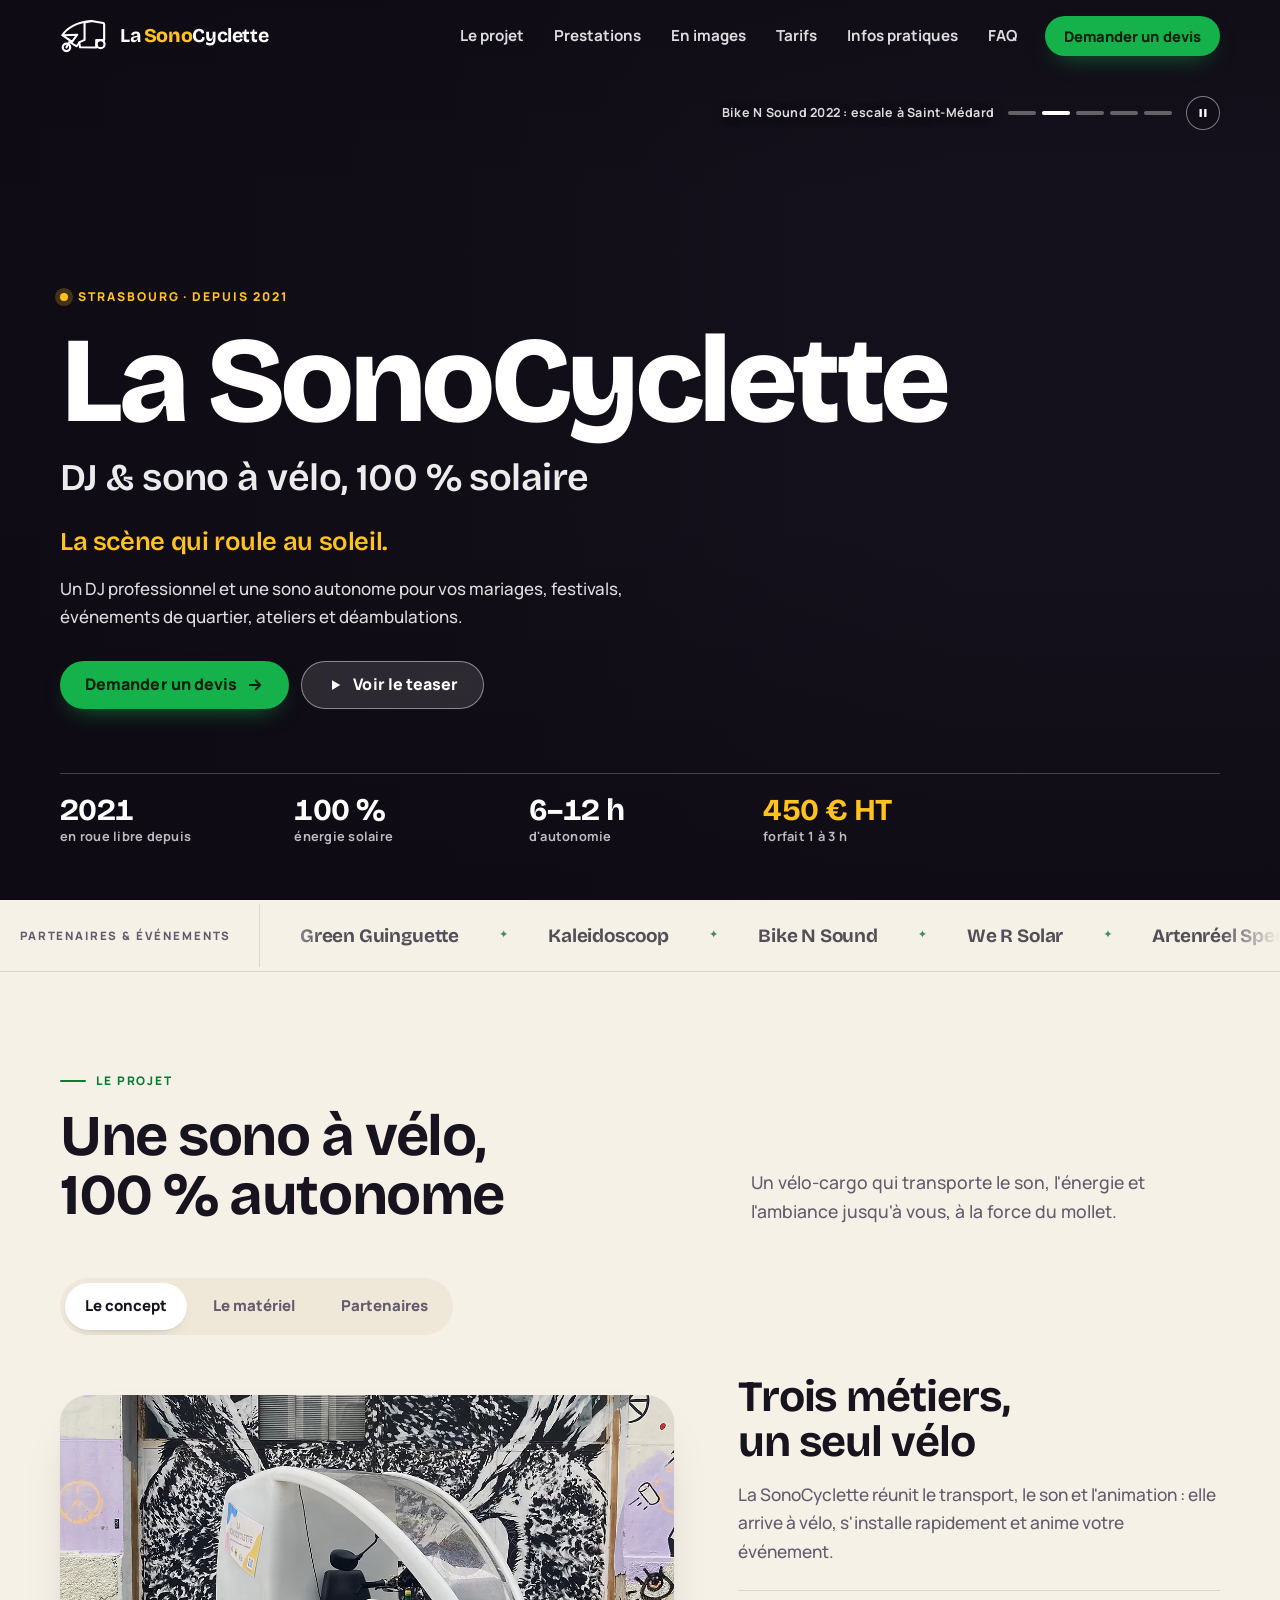
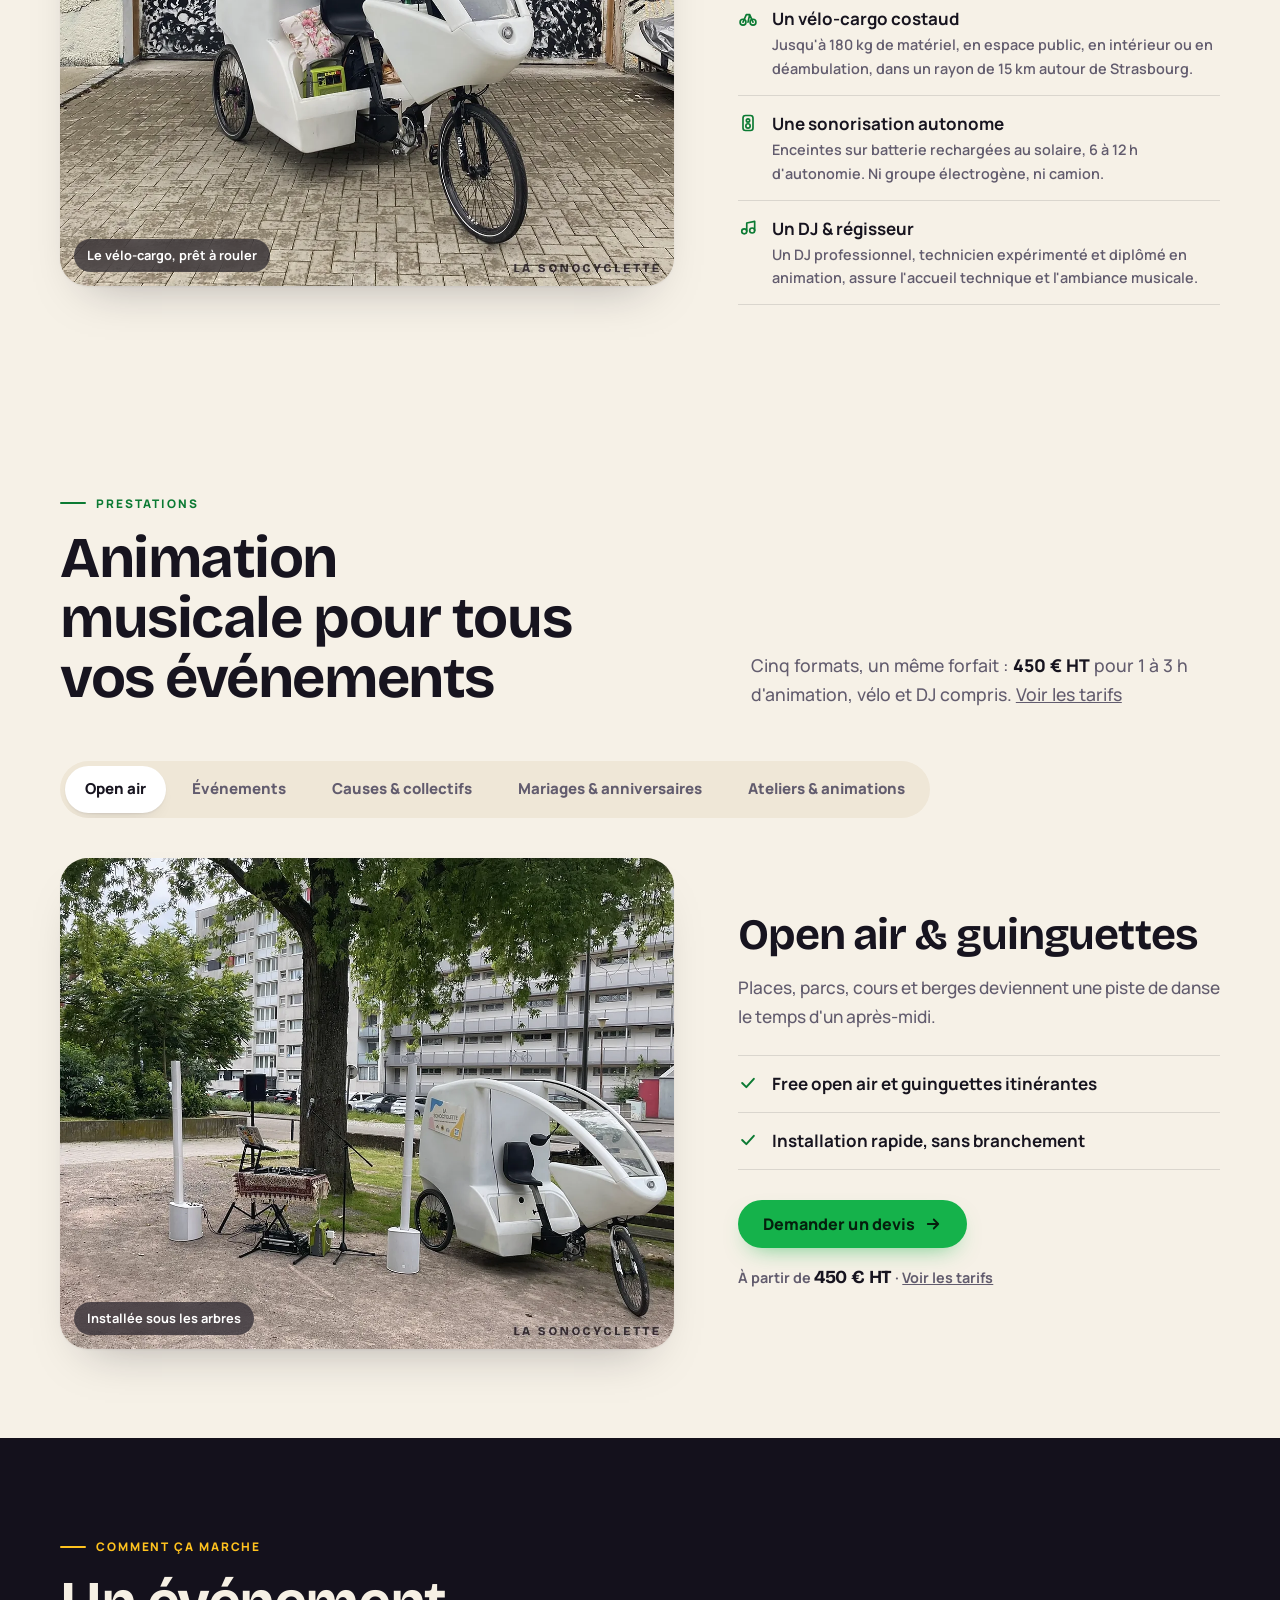
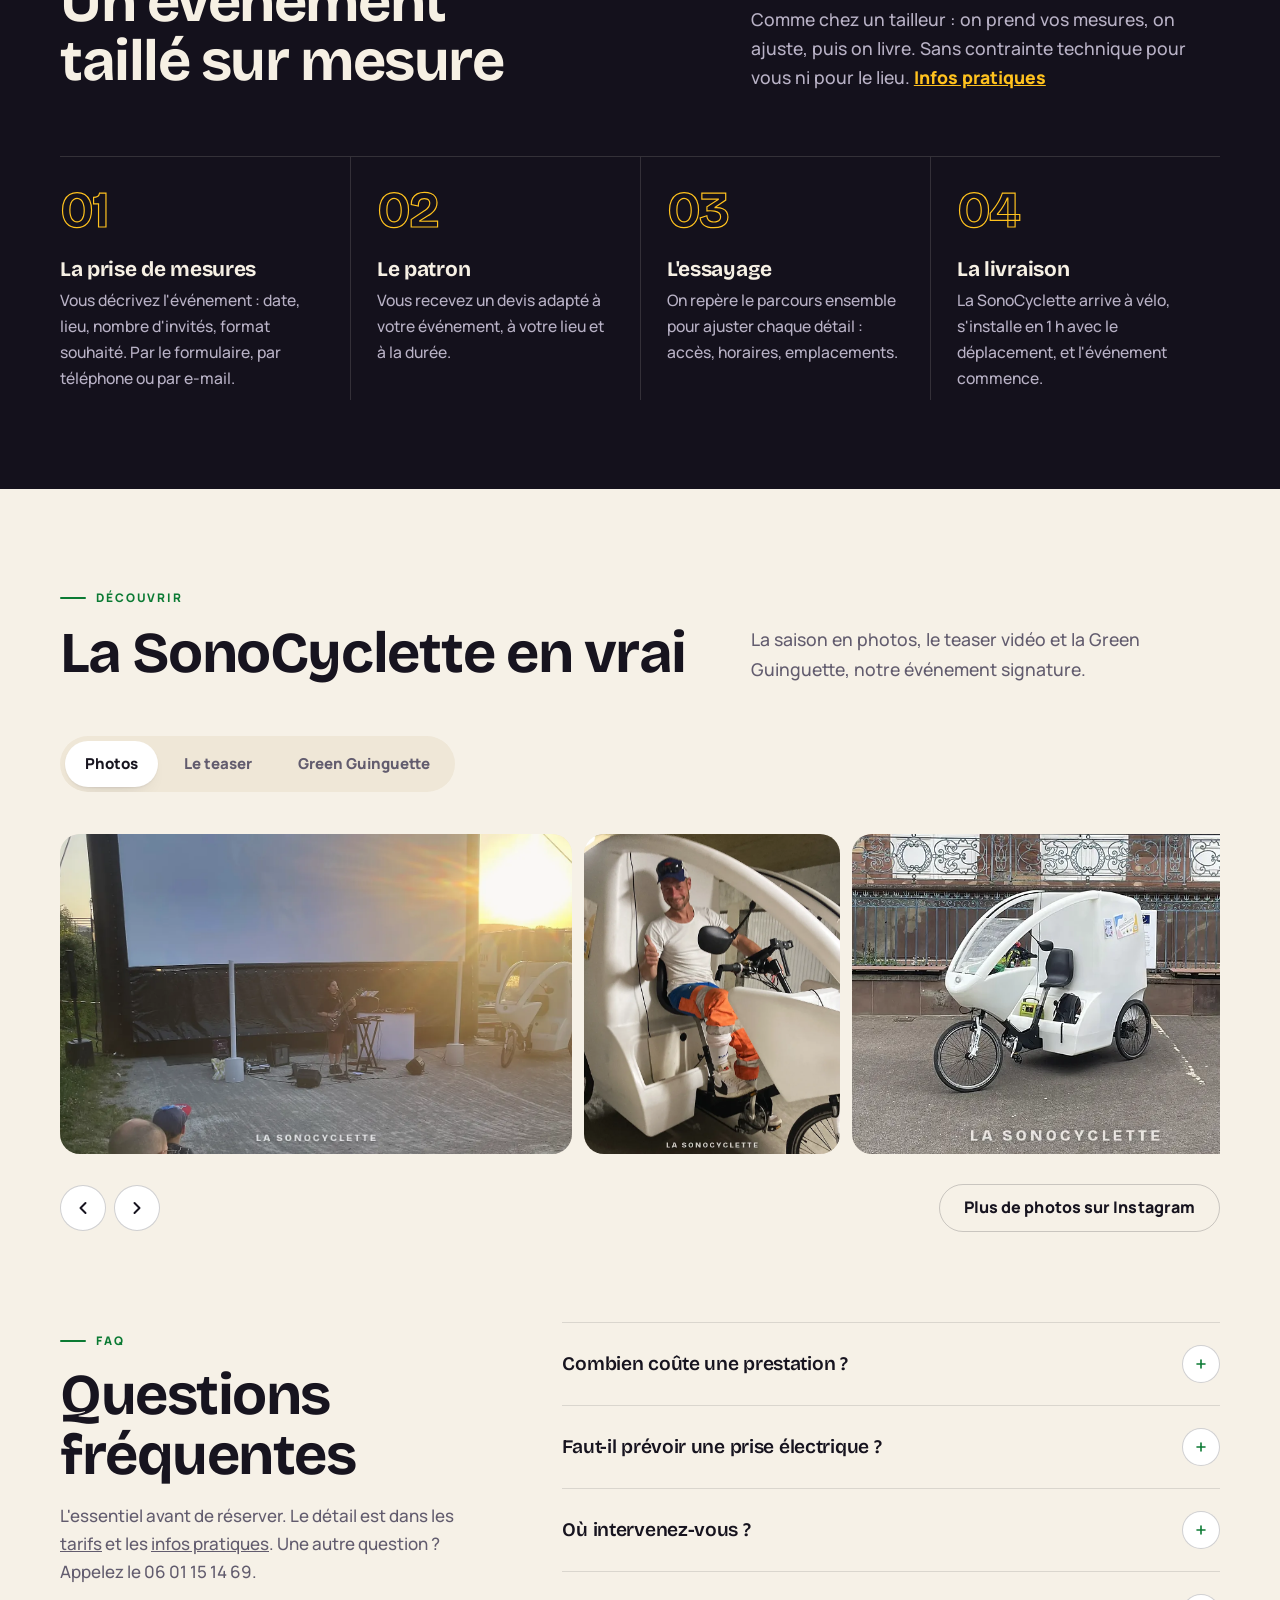
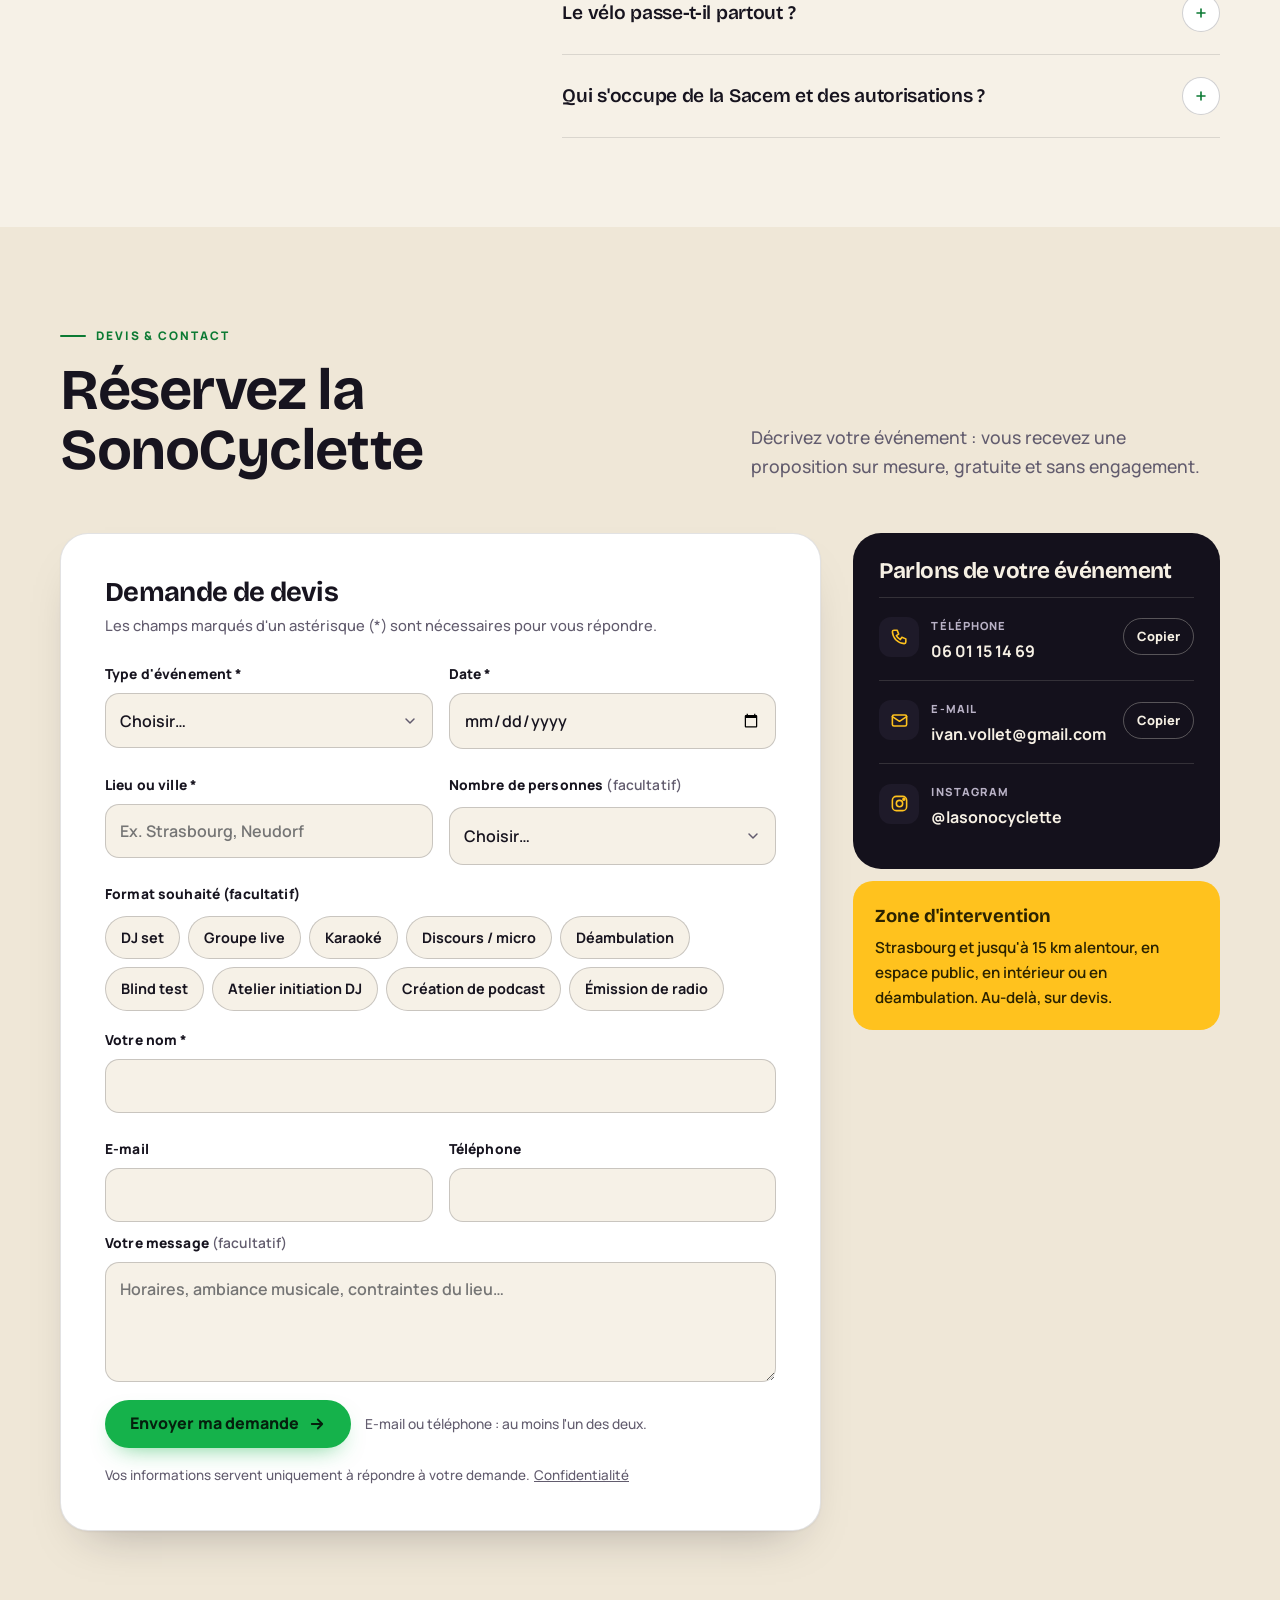
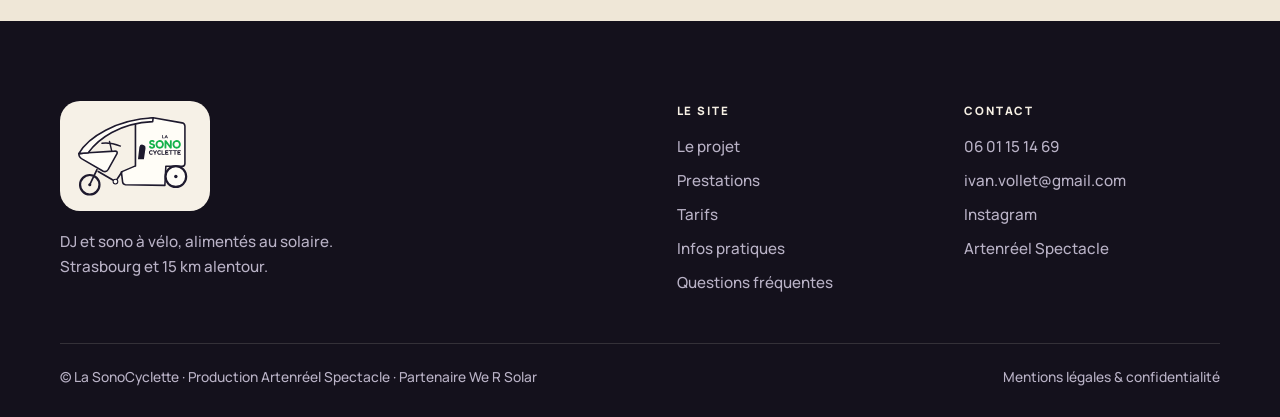
==== commit 2c84c103: "Nouveau slogan « La scène qui roule au soleil » et étapes « sur mesure » - Slogan remplacé dans le h" ====
--- a/index.html
+++ b/index.html
@@ -606,8 +606,8 @@
     <div class="wrap" id="contenu">
       <span class="hero-kicker reveal">Strasbourg · depuis 2021</span>
       <h1 id="h1" class="reveal d1">La SonoCyclette<span>DJ &amp; sono à vélo, 100&nbsp;% solaire</span></h1>
-      <p class="slogan reveal d2">Votre événement livré à vélo, sur place ou à emporter.</p>
-      <p class="sub-txt reveal d2">Un DJ professionnel et une sono autonome, rechargée au soleil, pour vos mariages, festivals, événements de quartier, ateliers et déambulations.</p>
+      <p class="slogan reveal d2">La scène qui roule au soleil.</p>
+      <p class="sub-txt reveal d2">Un DJ professionnel et une sono autonome pour vos mariages, festivals, événements de quartier, ateliers et déambulations.</p>
       <div class="cta-row reveal d3">
         <a class="btn btn-primary" href="#devis">Demander un devis <svg class="arrow" viewBox="0 0 24 24" fill="none" stroke="currentColor" stroke-width="2.4" stroke-linecap="round" stroke-linejoin="round"><path d="M5 12h14M13 6l6 6-6 6"/></svg></a>
         <a class="btn btn-light" href="#teaser" data-go="teaser"><svg viewBox="0 0 24 24" fill="currentColor"><path d="M8 5.5v13l11-6.5z"/></svg>Voir le teaser</a>
@@ -641,7 +641,7 @@
       
       <div class="sec-head reveal">
         <div><span class="eyebrow">Le projet</span><h2 id="h-projet">Une sono à vélo, 100&nbsp;% autonome</h2></div>
-        <p class="lead">Une scène mobile qui roule à la force du mollet, se recharge au soleil et installe la musique là où on ne l'attend pas.</p>
+        <p class="lead">Un vélo-cargo qui transporte le son, l'énergie et l'ambiance jusqu'à vous, à la force du mollet.</p>
       </div>
       <div class="tabs" role="tablist" aria-label="Le projet">
         <button class="tab" role="tab" id="t-concept" aria-controls="concept" data-tab="concept" aria-selected="true">Le concept</button>
@@ -808,14 +808,14 @@
   <section id="etapes" class="how sec" aria-labelledby="h-etapes">
     <div class="wrap">
       <div class="sec-head reveal">
-        <div><span class="eyebrow">Comment ça marche</span><h2 id="h-etapes">De votre demande à l'événement</h2></div>
-        <p class="lead">Une organisation simple, sans contrainte technique pour vous ni pour le lieu. <a href="infos-pratiques.html" style="color:var(--sun);font-weight:800">Infos pratiques</a></p>
+        <div><span class="eyebrow">Comment ça marche</span><h2 id="h-etapes">Un événement taillé sur mesure</h2></div>
+        <p class="lead">Comme chez un tailleur&nbsp;: on prend vos mesures, on ajuste, puis on livre. Sans contrainte technique pour vous ni pour le lieu. <a href="infos-pratiques.html" style="color:var(--sun);font-weight:800">Infos pratiques</a></p>
       </div>
       <ol class="steps">
-        <li class="reveal"><span class="n">01</span><h3>Vous décrivez l'événement</h3><p>Date, lieu, nombre d'invités et format souhaité, via le formulaire, par téléphone ou par e-mail.</p></li>
-        <li class="reveal d1"><span class="n">02</span><h3>Vous recevez un devis</h3><p>Une proposition adaptée à votre événement, à votre lieu et à la durée, puis un repérage du parcours ensemble.</p></li>
-        <li class="reveal d2"><span class="n">03</span><h3>On arrive à vélo</h3><p>Déplacement et installation en 1&nbsp;h. La sono est autonome, sans branchement.</p></li>
-        <li class="reveal d3"><span class="n">04</span><h3>L'événement commence</h3><p>DJ set, déambulation, karaoké ou atelier, de 1 à 3&nbsp;h, en espace public ou en intérieur.</p></li>
+        <li class="reveal"><span class="n">01</span><h3>La prise de mesures</h3><p>Vous décrivez l'événement&nbsp;: date, lieu, nombre d'invités, format souhaité. Par le formulaire, par téléphone ou par e-mail.</p></li>
+        <li class="reveal d1"><span class="n">02</span><h3>Le patron</h3><p>Vous recevez un devis adapté à votre événement, à votre lieu et à la durée.</p></li>
+        <li class="reveal d2"><span class="n">03</span><h3>L'essayage</h3><p>On repère le parcours ensemble pour ajuster chaque détail&nbsp;: accès, horaires, emplacements.</p></li>
+        <li class="reveal d3"><span class="n">04</span><h3>La livraison</h3><p>La SonoCyclette arrive à vélo, s'installe en 1&nbsp;h avec le déplacement, et l'événement commence.</p></li>
       </ol>
     </div>
   </section>
@@ -843,7 +843,7 @@
           <figure class="shot s-sm" data-zoom data-sect="Galerie"><img src="assets/ph-g-battle.webp" width="900" height="500" data-full="assets/ph-g-battle-full.jpg" alt="Battle de danse en plein air, un danseur en plein saut, la SonoCyclette en fond" loading="lazy"><figcaption>Battle de danse en plein air</figcaption></figure>
           <figure class="shot s-tall" data-zoom data-sect="Galerie"><img src="assets/ph-g-expo.webp" width="900" height="1035" data-full="assets/ph-g-expo-full.jpg" alt="La SonoCyclette exposée sur un tapis rouge au salon Expo du vélo" loading="lazy"><figcaption>En intérieur : Expo du vélo</figcaption></figure>
           <figure class="shot s-wide" data-zoom data-sect="Galerie"><img src="assets/ph-g-velorution.webp" width="1400" height="791" data-full="assets/ph-g-velorution-full.jpg" alt="Grand rassemblement à vélo autour de la SonoCyclette sur une place bordée de maisons à colombages" loading="lazy"><figcaption>Rassemblement à vélo, mai 2025</figcaption></figure>
-          <figure class="shot s-sm" data-zoom data-sect="Galerie"><img src="assets/ph-g-logo.webp" width="900" height="500" data-full="assets/ph-g-logo-full.jpg" alt="Gros plan sur le logo de la SonoCyclette collé sur la cabine, au milieu d'un rassemblement" loading="lazy"><figcaption>Sur place ou à emporter</figcaption></figure>
+          <figure class="shot s-sm" data-zoom data-sect="Galerie"><img src="assets/ph-g-logo.webp" width="900" height="500" data-full="assets/ph-g-logo-full.jpg" alt="Gros plan sur le logo de la SonoCyclette collé sur la cabine, au milieu d'un rassemblement" loading="lazy"><figcaption>Le logo sur la cabine</figcaption></figure>
           <figure class="shot s-sm" data-zoom data-sect="Galerie"><img src="assets/ph-g-fleurs.webp" width="900" height="500" data-full="assets/ph-g-fleurs-full.jpg" alt="La SonoCyclette habillée de fleurs, de fanions et d'un flamant rose en origami" loading="lazy"><figcaption>Habillage fleuri et coloré</figcaption></figure>
           <figure class="shot s-sm" data-zoom data-sect="Galerie"><img src="assets/ph-g-cathedrale.webp" width="900" height="500" data-full="assets/ph-g-cathedrale-full.jpg" alt="La SonoCyclette décorée de ballons orange sur le parvis de la cathédrale de Strasbourg" loading="lazy"><figcaption>Au pied de la cathédrale</figcaption></figure>
           <figure class="shot s-wide" data-zoom data-sect="Galerie"><img src="assets/ph-g-setup.webp" width="1400" height="791" data-full="assets/ph-g-setup-full.jpg" alt="Cabine DJ et enceintes colonnes blanches installées sur l'herbe, à côté de la SonoCyclette" loading="lazy"><figcaption>Cabine DJ et enceintes sur l'herbe</figcaption></figure>
@@ -1125,7 +1125,7 @@
   "@id": "https://karlferdinand.github.io/la-sonocyclette/#entreprise",
   "name": "La SonoCyclette",
   "alternateName": "Sono Cyclette",
-  "slogan": "Votre événement livré à vélo, sur place ou à emporter",
+  "slogan": "La scène qui roule au soleil",
   "description": "DJ et sonorisation mobile à vélo à Strasbourg : animation musicale écoresponsable, autonome et rechargeable au solaire, pour mariages, anniversaires, événements de quartier, festivals et déambulations.",
   "url": "https://karlferdinand.github.io/la-sonocyclette/",
   "image": "https://karlferdinand.github.io/la-sonocyclette/assets/og-image.jpg",
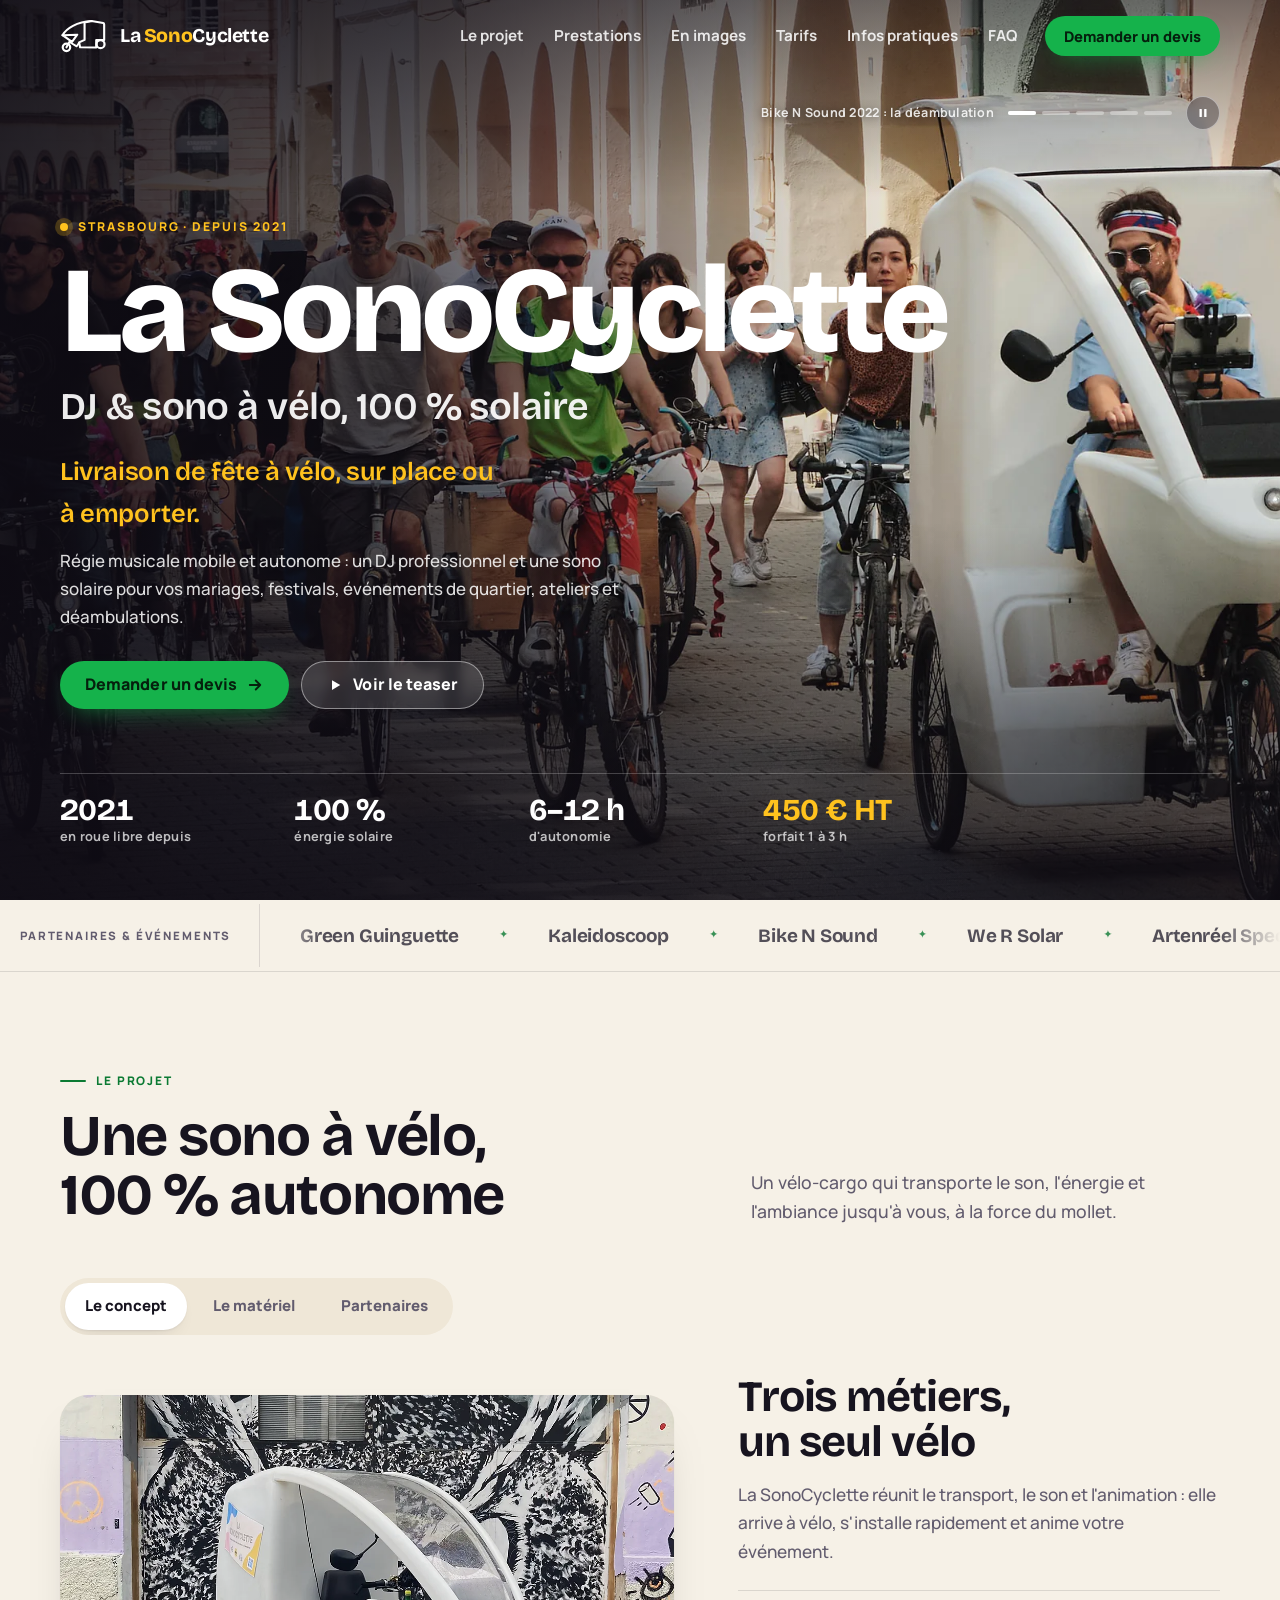
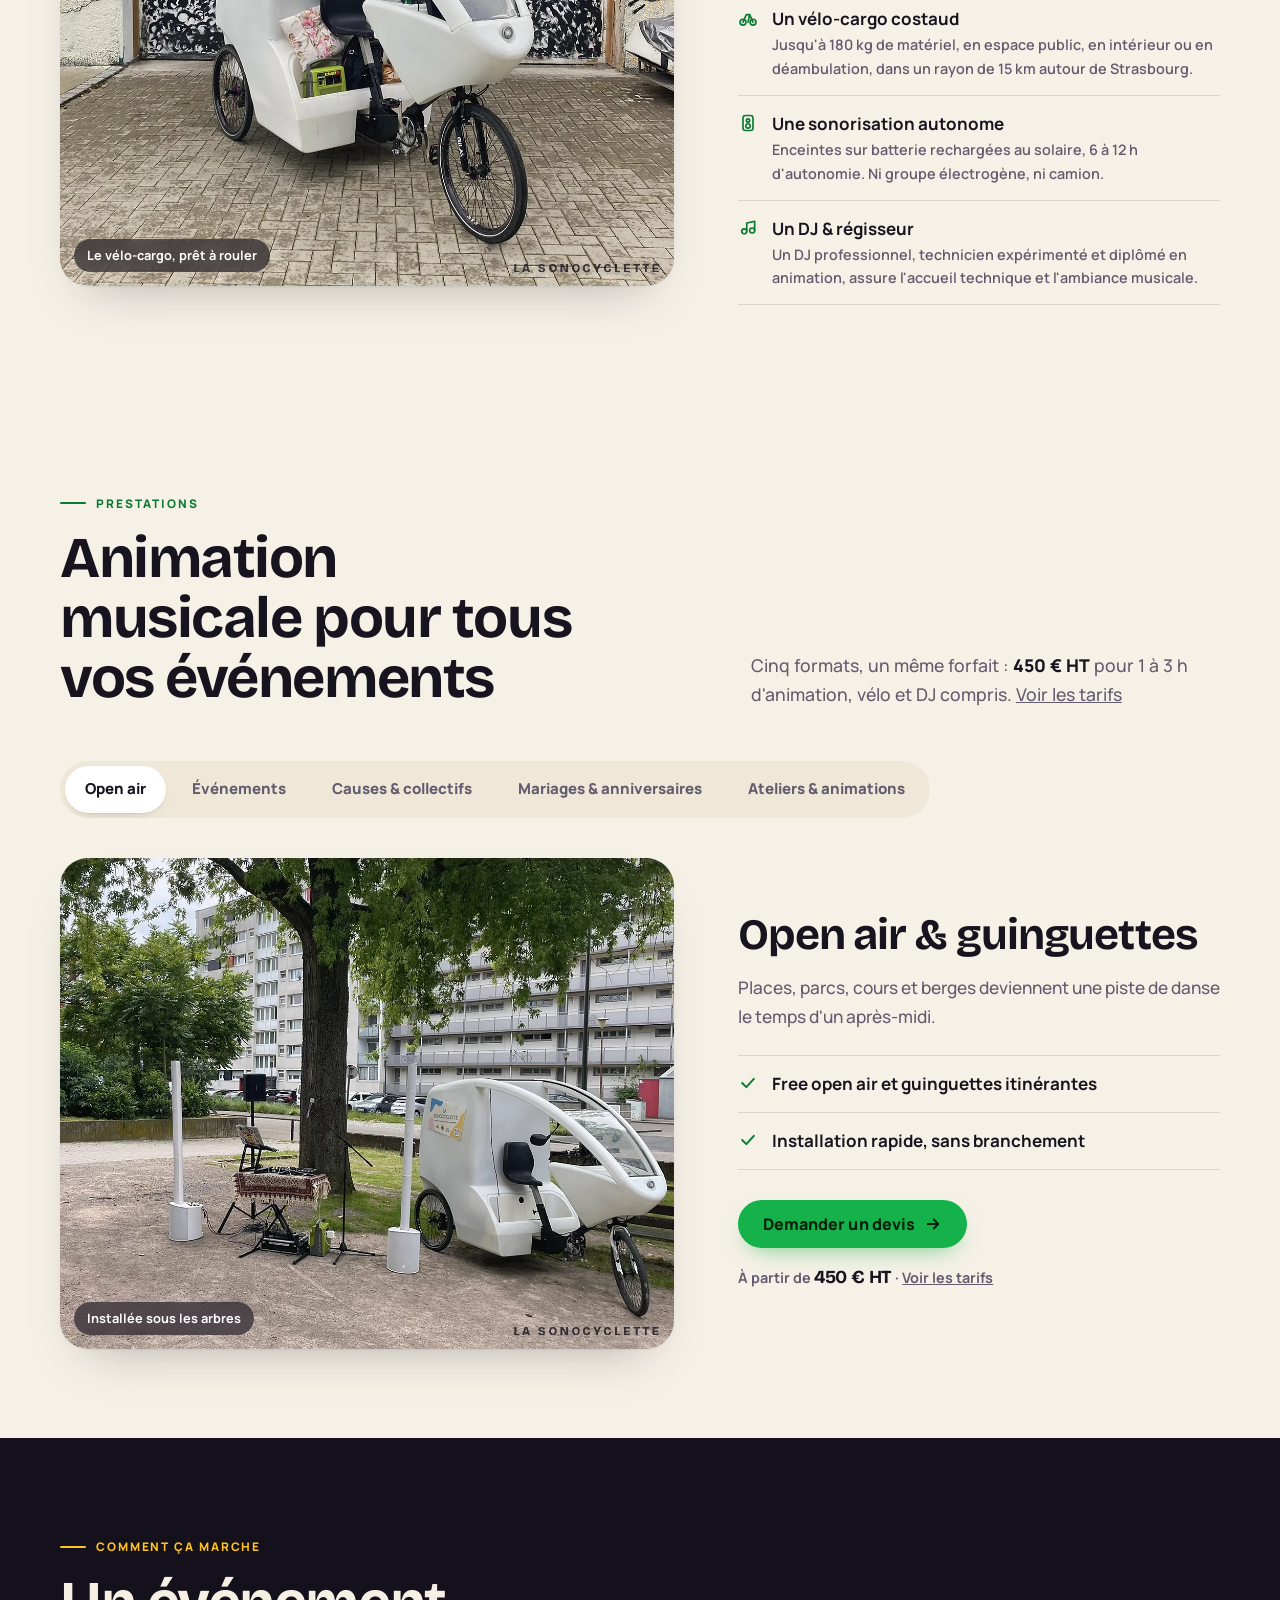
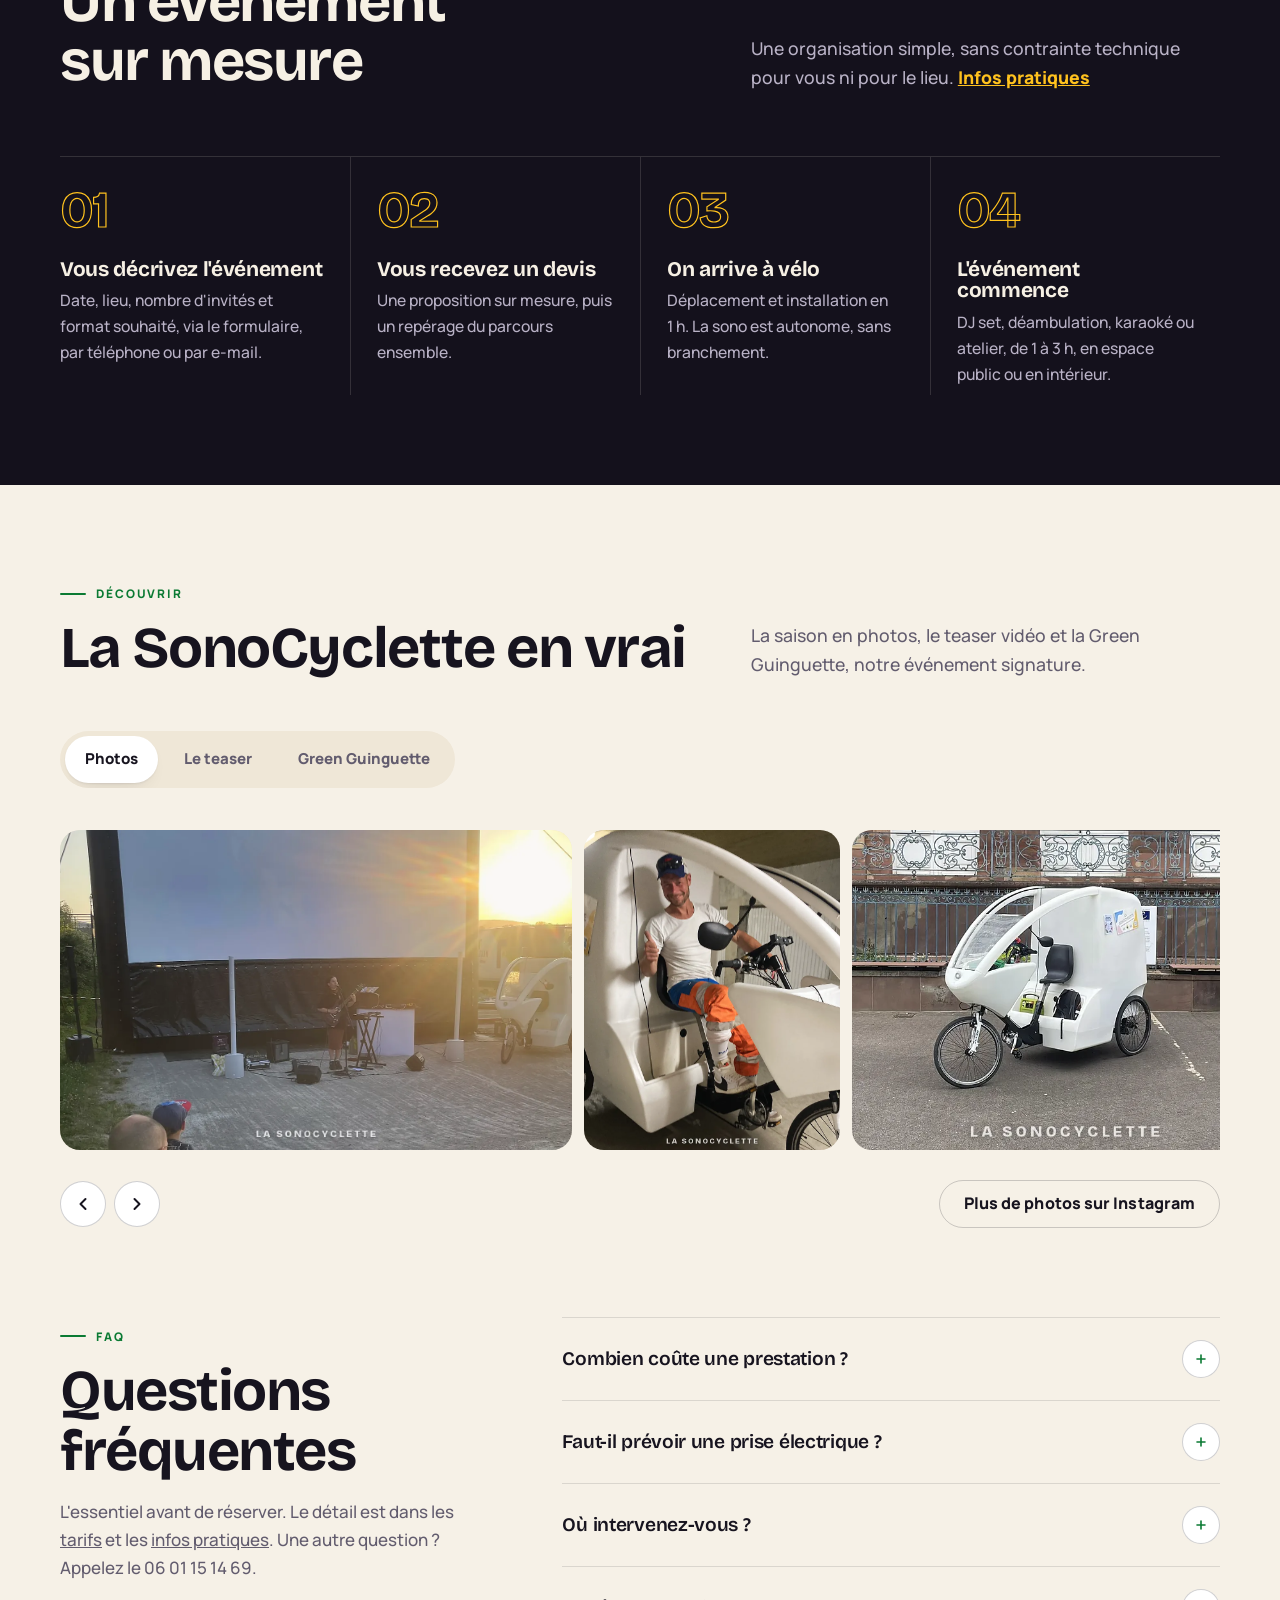
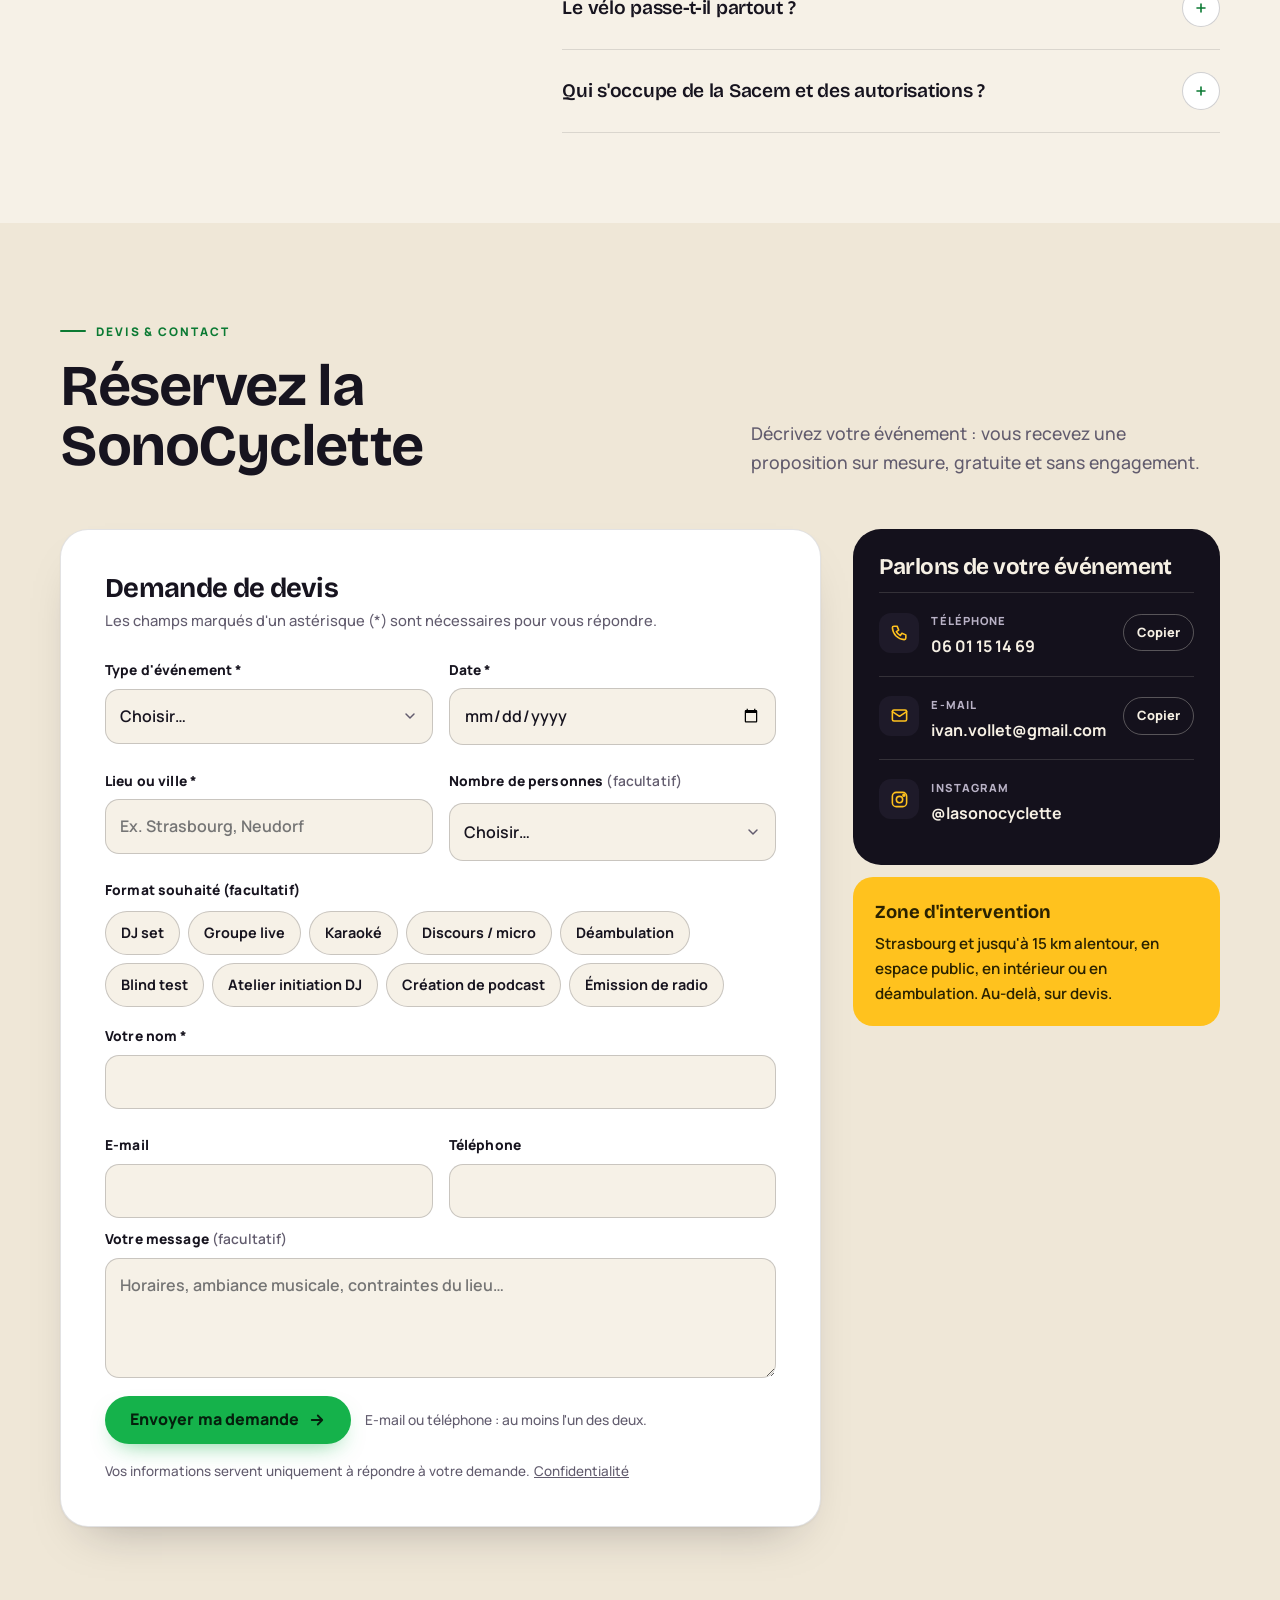
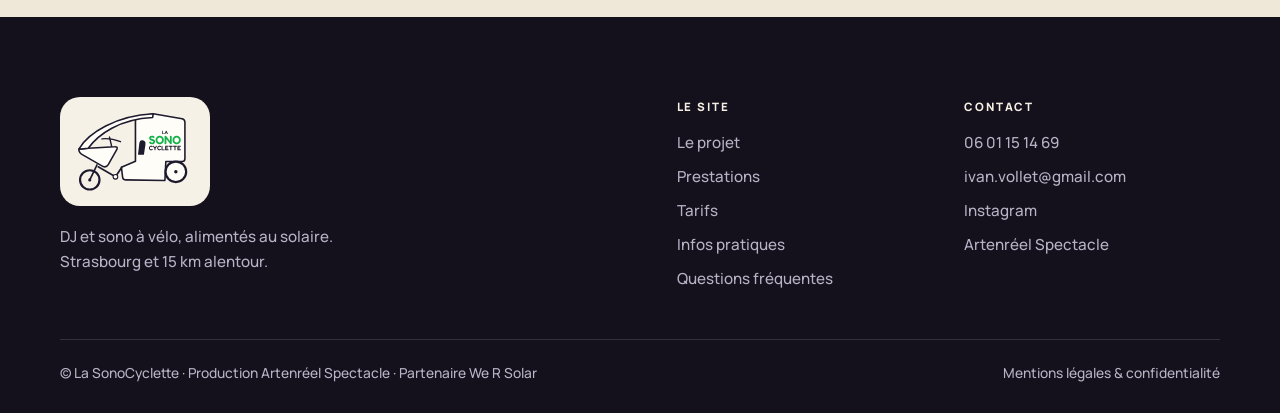
==== commit 806d23f9: "Retour au slogan d'origine, « sur mesure » sans filer la métaphore - Slogan « Livraison de fête à vé" ====
--- a/index.html
+++ b/index.html
@@ -606,8 +606,8 @@
     <div class="wrap" id="contenu">
       <span class="hero-kicker reveal">Strasbourg · depuis 2021</span>
       <h1 id="h1" class="reveal d1">La SonoCyclette<span>DJ &amp; sono à vélo, 100&nbsp;% solaire</span></h1>
-      <p class="slogan reveal d2">La scène qui roule au soleil.</p>
-      <p class="sub-txt reveal d2">Un DJ professionnel et une sono autonome pour vos mariages, festivals, événements de quartier, ateliers et déambulations.</p>
+      <p class="slogan reveal d2">Livraison de fête à vélo, sur place ou à emporter.</p>
+      <p class="sub-txt reveal d2">Régie musicale mobile et autonome&nbsp;: un DJ professionnel et une sono solaire pour vos mariages, festivals, événements de quartier, ateliers et déambulations.</p>
       <div class="cta-row reveal d3">
         <a class="btn btn-primary" href="#devis">Demander un devis <svg class="arrow" viewBox="0 0 24 24" fill="none" stroke="currentColor" stroke-width="2.4" stroke-linecap="round" stroke-linejoin="round"><path d="M5 12h14M13 6l6 6-6 6"/></svg></a>
         <a class="btn btn-light" href="#teaser" data-go="teaser"><svg viewBox="0 0 24 24" fill="currentColor"><path d="M8 5.5v13l11-6.5z"/></svg>Voir le teaser</a>
@@ -808,14 +808,14 @@
   <section id="etapes" class="how sec" aria-labelledby="h-etapes">
     <div class="wrap">
       <div class="sec-head reveal">
-        <div><span class="eyebrow">Comment ça marche</span><h2 id="h-etapes">Un événement taillé sur mesure</h2></div>
-        <p class="lead">Comme chez un tailleur&nbsp;: on prend vos mesures, on ajuste, puis on livre. Sans contrainte technique pour vous ni pour le lieu. <a href="infos-pratiques.html" style="color:var(--sun);font-weight:800">Infos pratiques</a></p>
+        <div><span class="eyebrow">Comment ça marche</span><h2 id="h-etapes">Un événement sur mesure</h2></div>
+        <p class="lead">Une organisation simple, sans contrainte technique pour vous ni pour le lieu. <a href="infos-pratiques.html" style="color:var(--sun);font-weight:800">Infos pratiques</a></p>
       </div>
       <ol class="steps">
-        <li class="reveal"><span class="n">01</span><h3>La prise de mesures</h3><p>Vous décrivez l'événement&nbsp;: date, lieu, nombre d'invités, format souhaité. Par le formulaire, par téléphone ou par e-mail.</p></li>
-        <li class="reveal d1"><span class="n">02</span><h3>Le patron</h3><p>Vous recevez un devis adapté à votre événement, à votre lieu et à la durée.</p></li>
-        <li class="reveal d2"><span class="n">03</span><h3>L'essayage</h3><p>On repère le parcours ensemble pour ajuster chaque détail&nbsp;: accès, horaires, emplacements.</p></li>
-        <li class="reveal d3"><span class="n">04</span><h3>La livraison</h3><p>La SonoCyclette arrive à vélo, s'installe en 1&nbsp;h avec le déplacement, et l'événement commence.</p></li>
+        <li class="reveal"><span class="n">01</span><h3>Vous décrivez l'événement</h3><p>Date, lieu, nombre d'invités et format souhaité, via le formulaire, par téléphone ou par e-mail.</p></li>
+        <li class="reveal d1"><span class="n">02</span><h3>Vous recevez un devis</h3><p>Une proposition sur mesure, puis un repérage du parcours ensemble.</p></li>
+        <li class="reveal d2"><span class="n">03</span><h3>On arrive à vélo</h3><p>Déplacement et installation en 1&nbsp;h. La sono est autonome, sans branchement.</p></li>
+        <li class="reveal d3"><span class="n">04</span><h3>L'événement commence</h3><p>DJ set, déambulation, karaoké ou atelier, de 1 à 3&nbsp;h, en espace public ou en intérieur.</p></li>
       </ol>
     </div>
   </section>
@@ -1125,7 +1125,7 @@
   "@id": "https://karlferdinand.github.io/la-sonocyclette/#entreprise",
   "name": "La SonoCyclette",
   "alternateName": "Sono Cyclette",
-  "slogan": "La scène qui roule au soleil",
+  "slogan": "Livraison de fête à vélo, sur place ou à emporter",
   "description": "DJ et sonorisation mobile à vélo à Strasbourg : animation musicale écoresponsable, autonome et rechargeable au solaire, pour mariages, anniversaires, événements de quartier, festivals et déambulations.",
   "url": "https://karlferdinand.github.io/la-sonocyclette/",
   "image": "https://karlferdinand.github.io/la-sonocyclette/assets/og-image.jpg",
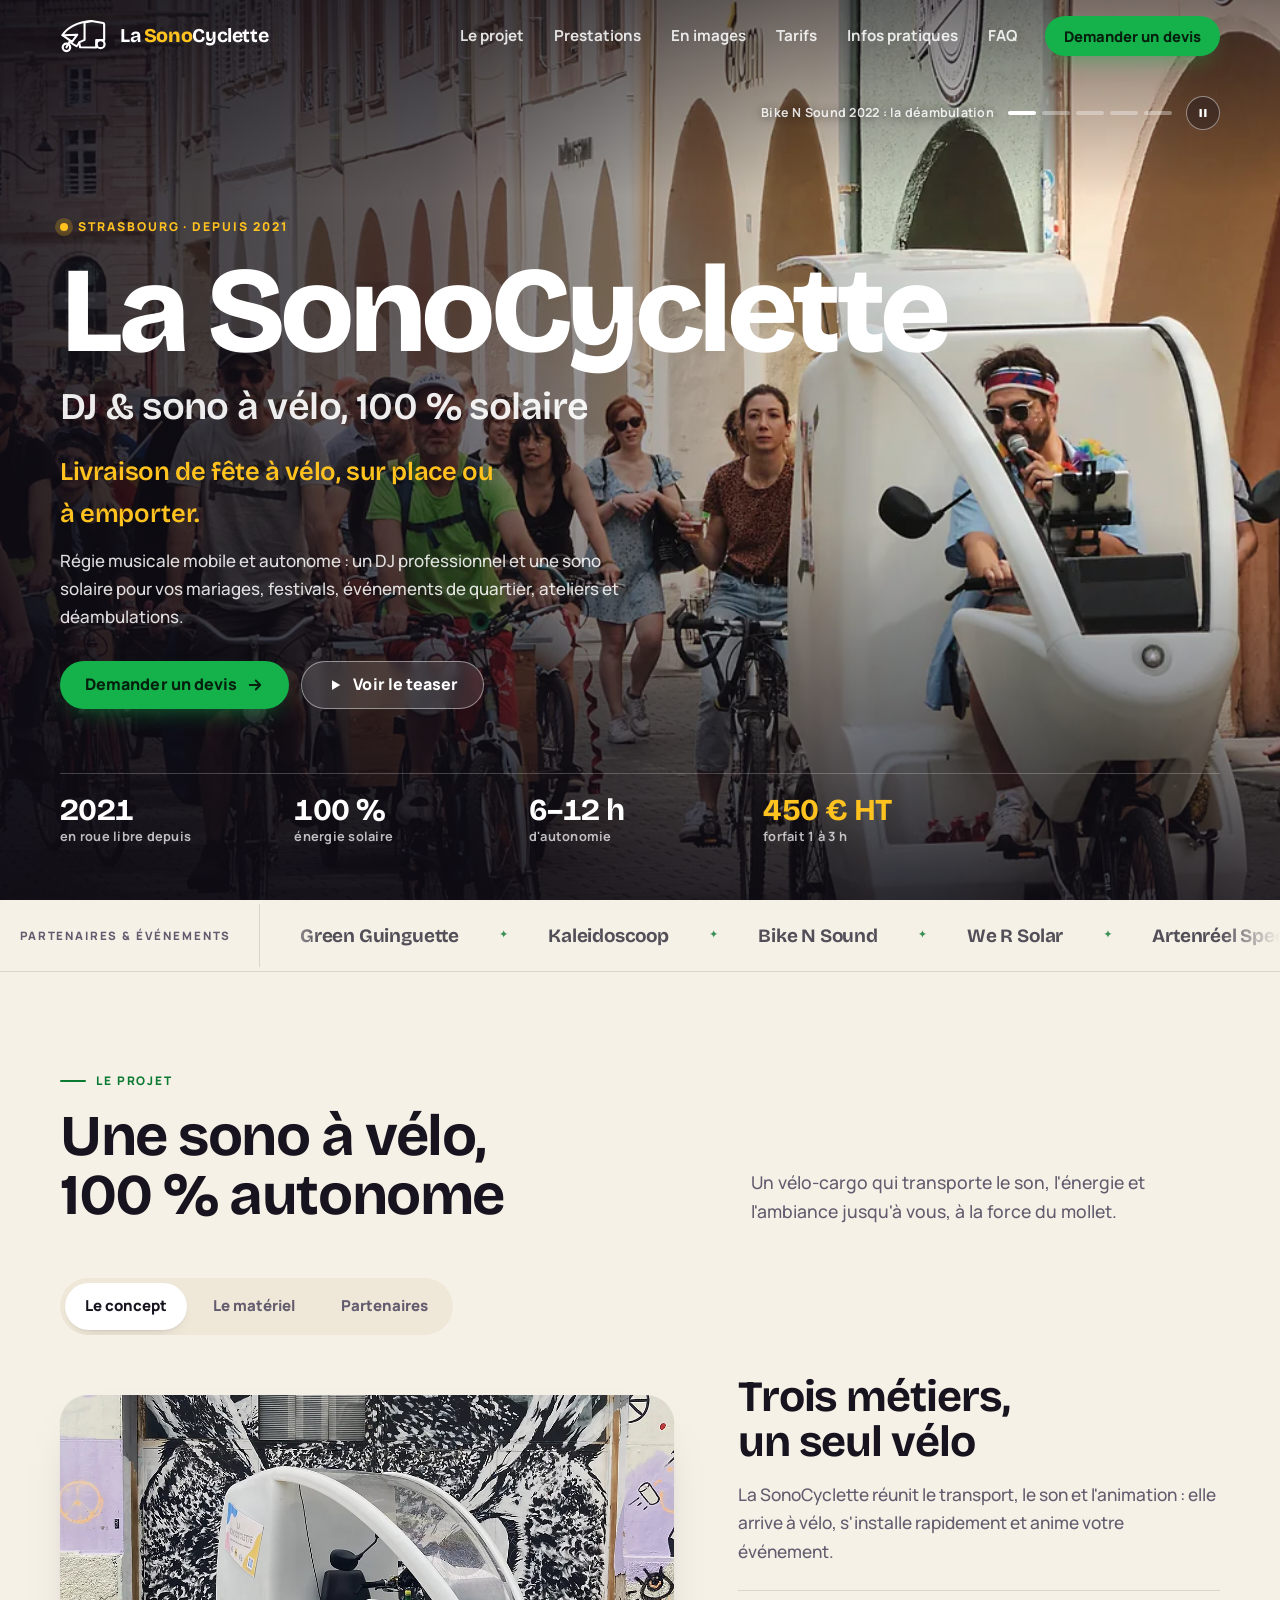
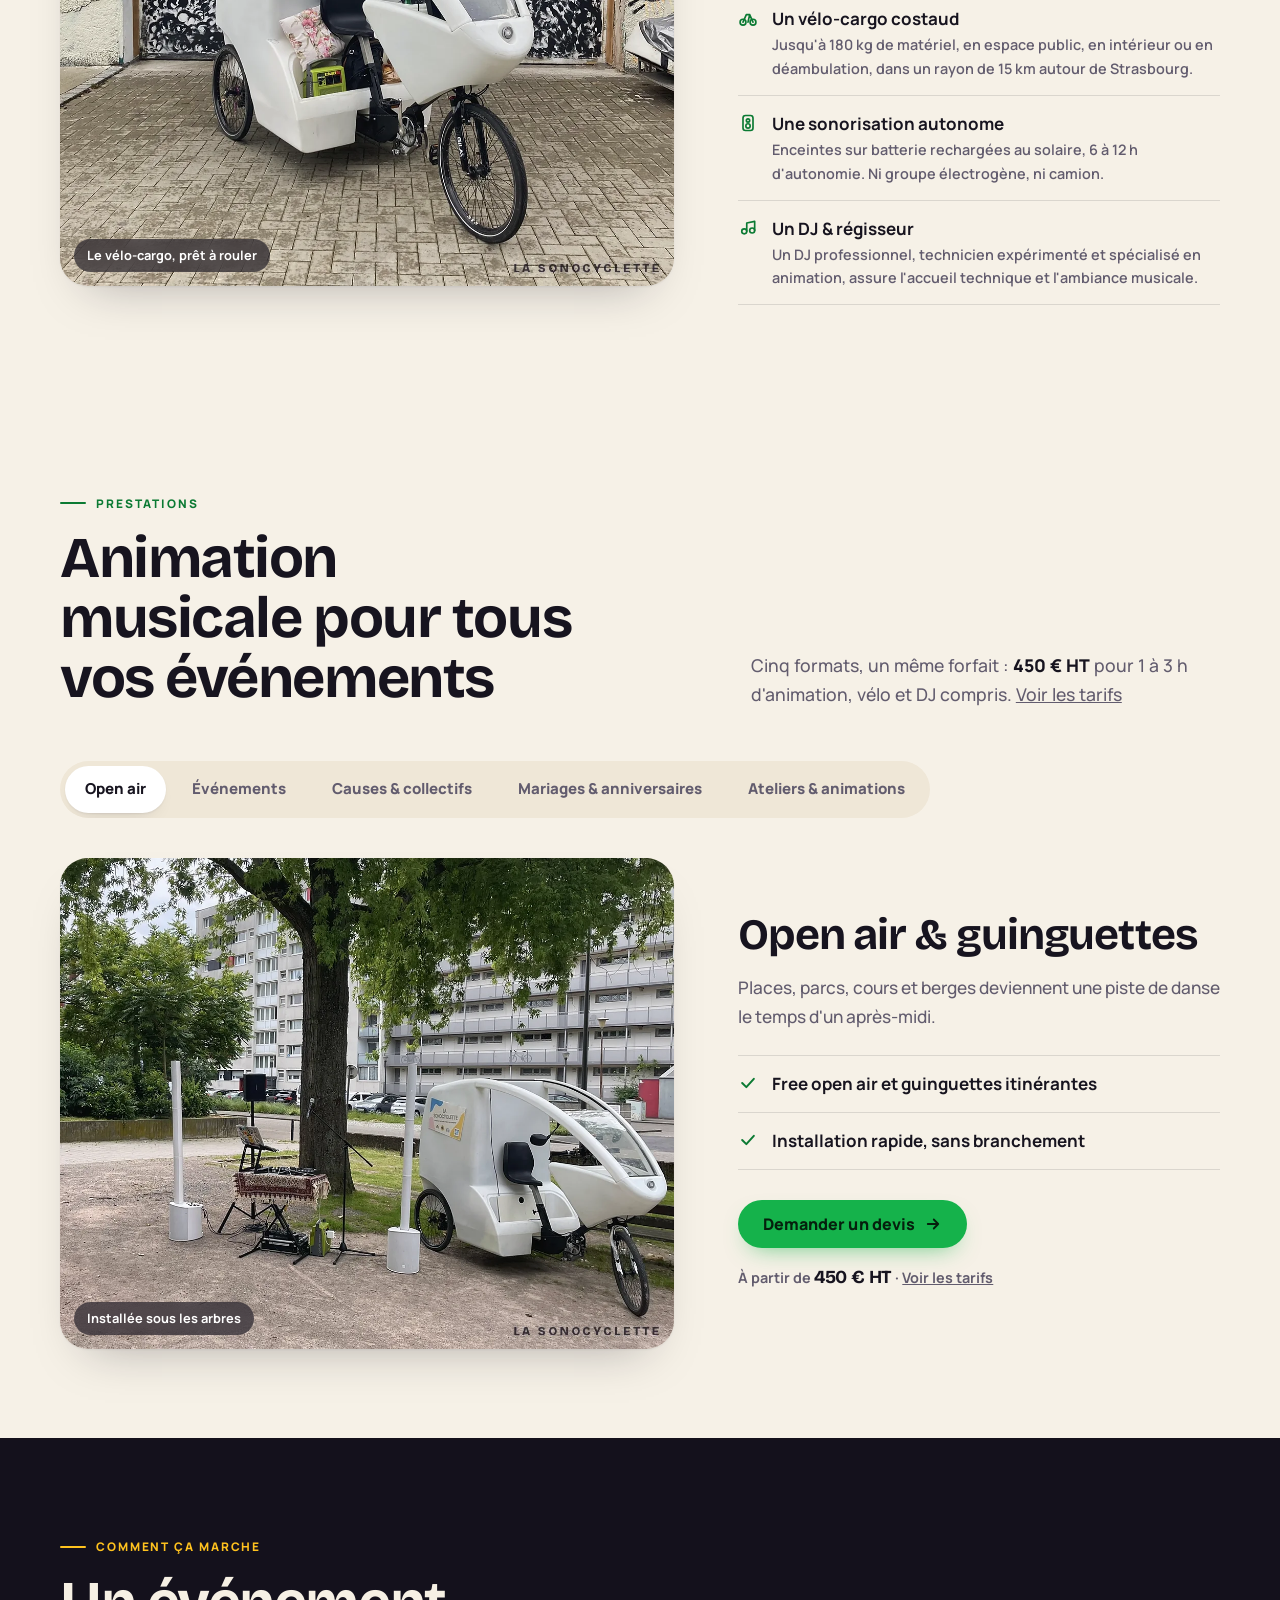
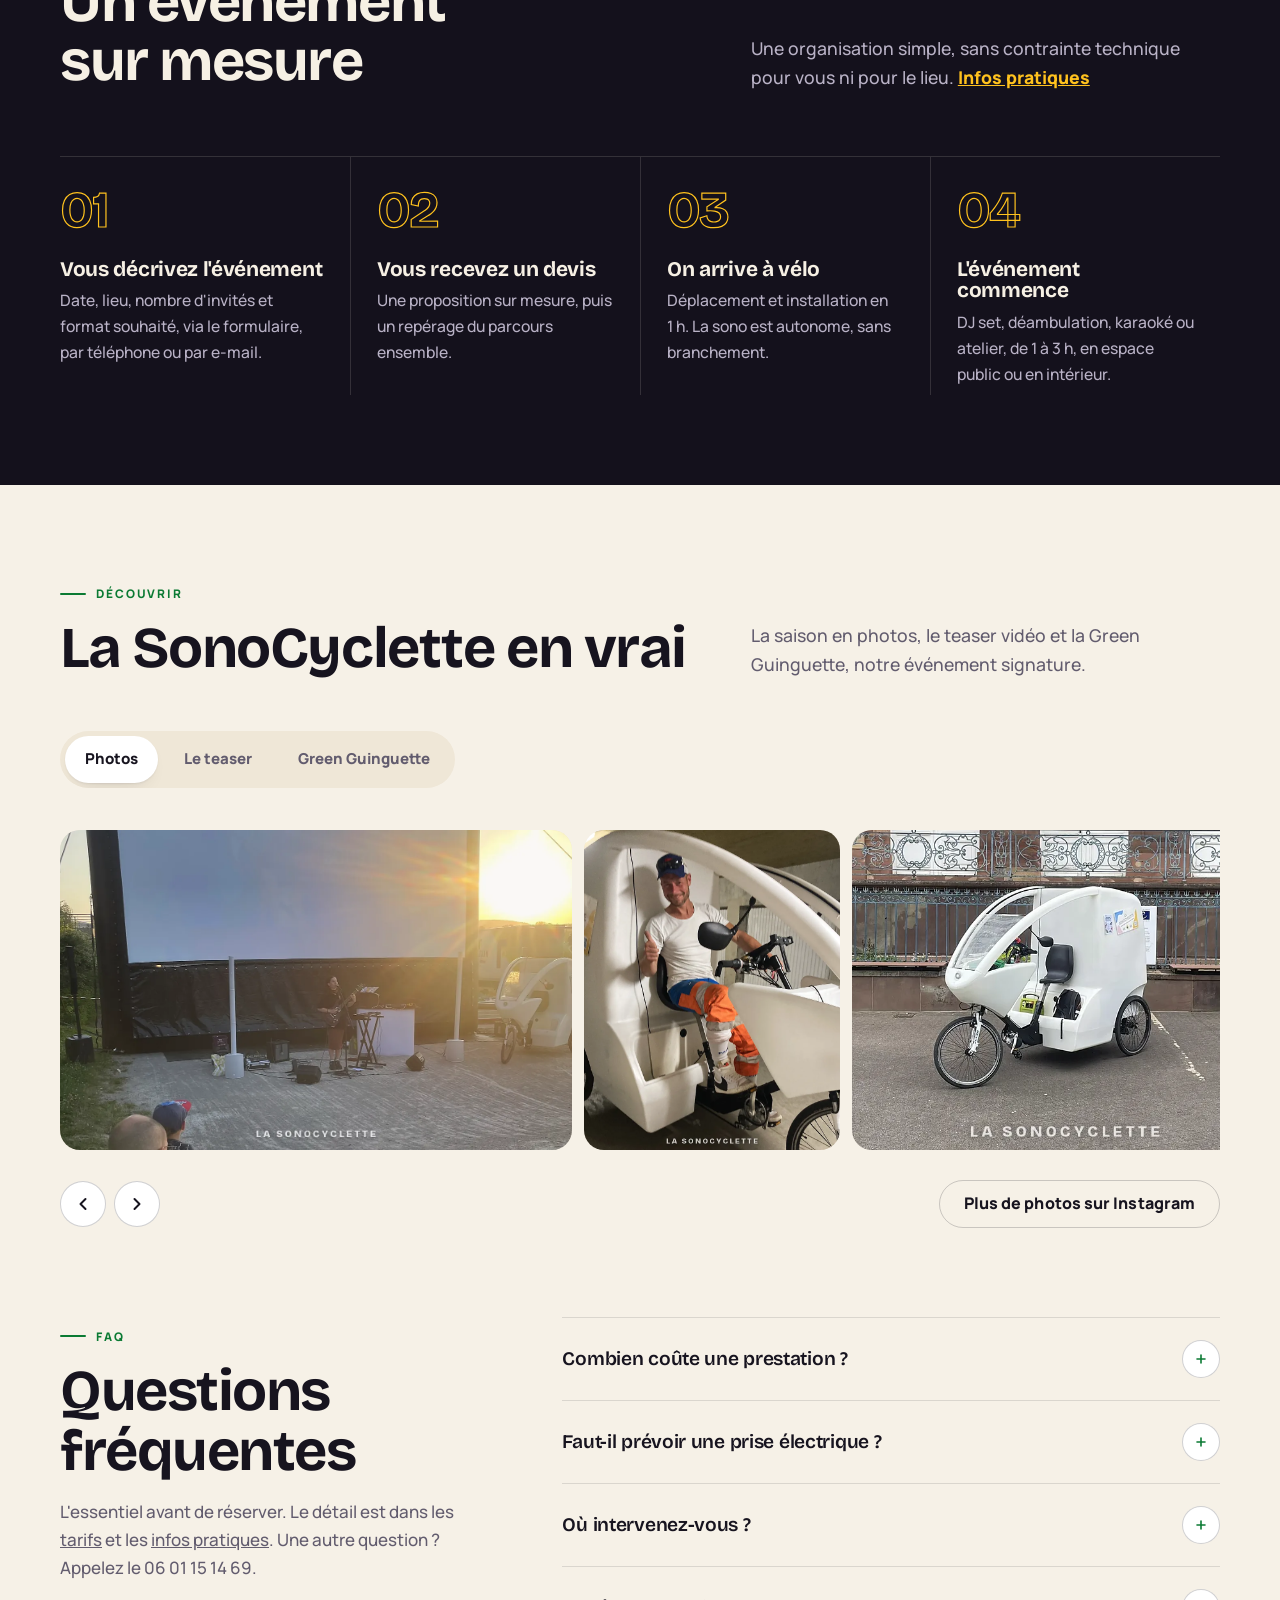
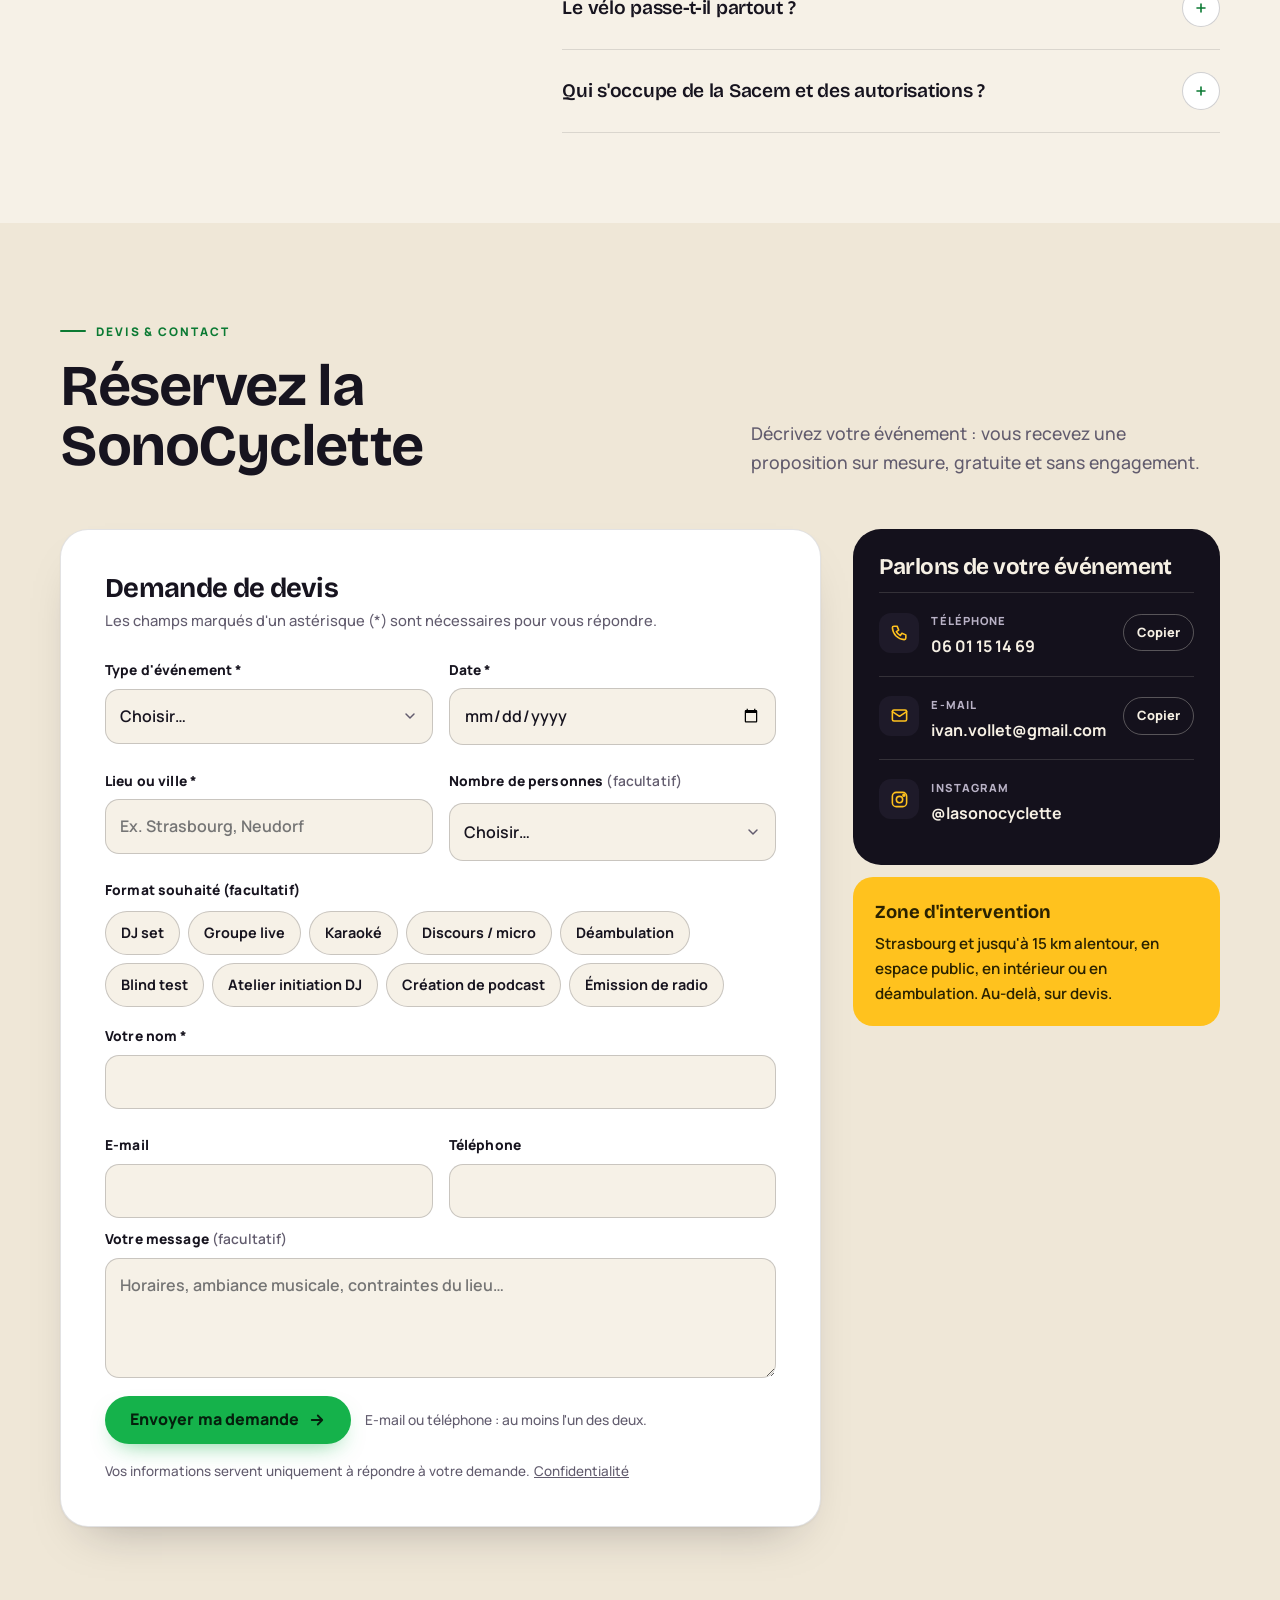
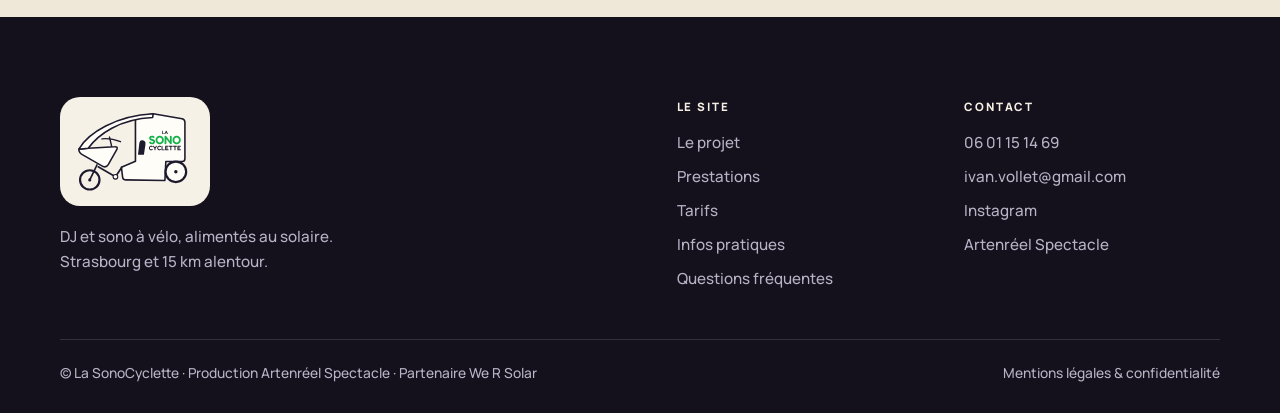
==== commit e3cc748f: "« Spécialisé en animation » à la place de « diplômé en animation » Accueil, tarifs, infos pratiques," ====
--- a/index.html
+++ b/index.html
@@ -658,7 +658,7 @@
             <ul class="list">
               <li><svg viewBox="0 0 24 24" fill="none" stroke="currentColor" stroke-width="2" stroke-linecap="round" stroke-linejoin="round"><circle cx="6" cy="17" r="3.5"/><circle cx="18" cy="17" r="3.5"/><path d="M6 17l4-9h4m-2 9l2-9m0 0 4 9"/></svg><span>Un vélo-cargo costaud<small>Jusqu'à 180&nbsp;kg de matériel, en espace public, en intérieur ou en déambulation, dans un rayon de 15&nbsp;km autour de Strasbourg.</small></span></li>
               <li><svg viewBox="0 0 24 24" fill="none" stroke="currentColor" stroke-width="2" stroke-linecap="round" stroke-linejoin="round"><rect x="6" y="3" width="12" height="18" rx="3"/><circle cx="12" cy="9" r="2"/><circle cx="12" cy="15.5" r="2.6"/></svg><span>Une sonorisation autonome<small>Enceintes sur batterie rechargées au solaire, 6 à 12&nbsp;h d'autonomie. Ni groupe électrogène, ni camion.</small></span></li>
-              <li><svg viewBox="0 0 24 24" fill="none" stroke="currentColor" stroke-width="2" stroke-linecap="round" stroke-linejoin="round"><circle cx="7.5" cy="16" r="3"/><circle cx="17" cy="15" r="3"/><path d="M10.5 16V6l9.5-2v11"/></svg><span>Un DJ &amp; régisseur<small>Un DJ professionnel, technicien expérimenté et diplômé en animation, assure l'accueil technique et l'ambiance musicale.</small></span></li>
+              <li><svg viewBox="0 0 24 24" fill="none" stroke="currentColor" stroke-width="2" stroke-linecap="round" stroke-linejoin="round"><circle cx="7.5" cy="16" r="3"/><circle cx="17" cy="15" r="3"/><path d="M10.5 16V6l9.5-2v11"/></svg><span>Un DJ &amp; régisseur<small>Un DJ professionnel, technicien expérimenté et spécialisé en animation, assure l'accueil technique et l'ambiance musicale.</small></span></li>
             </ul>
             
           </div>
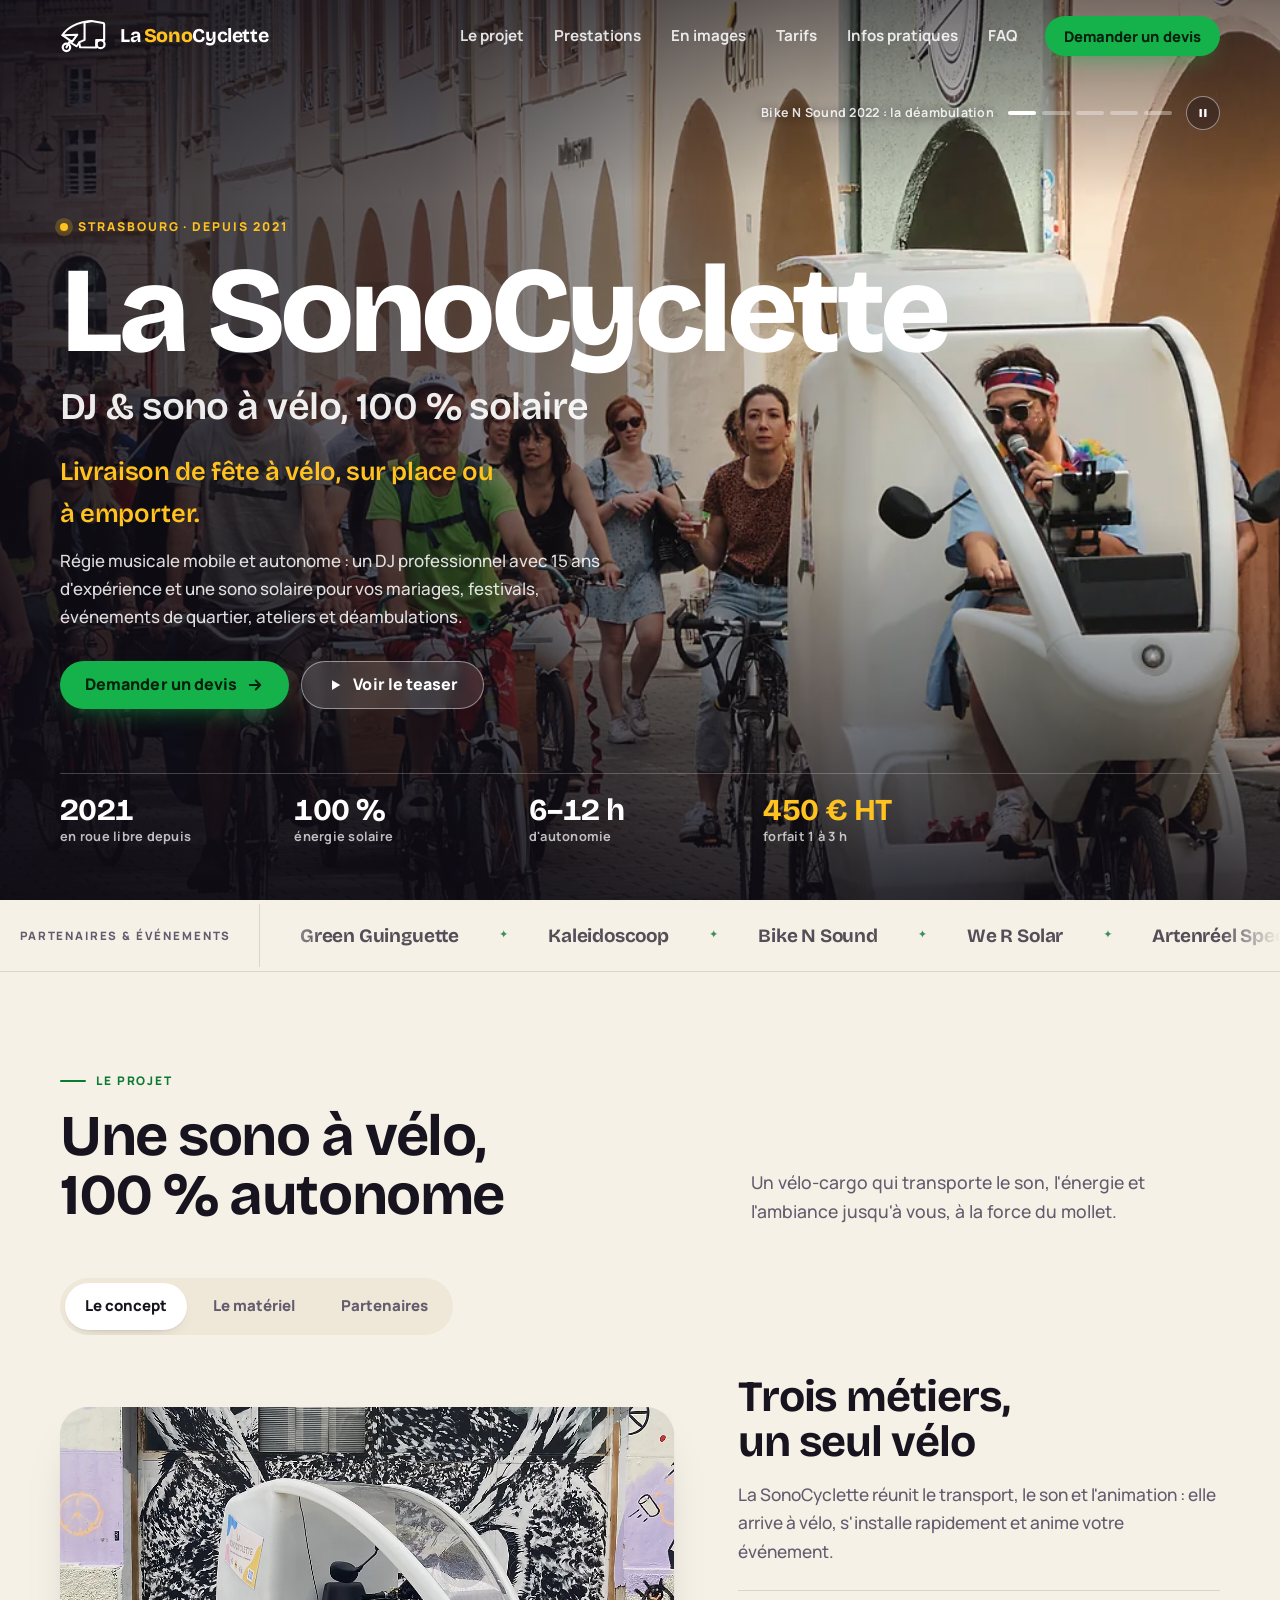
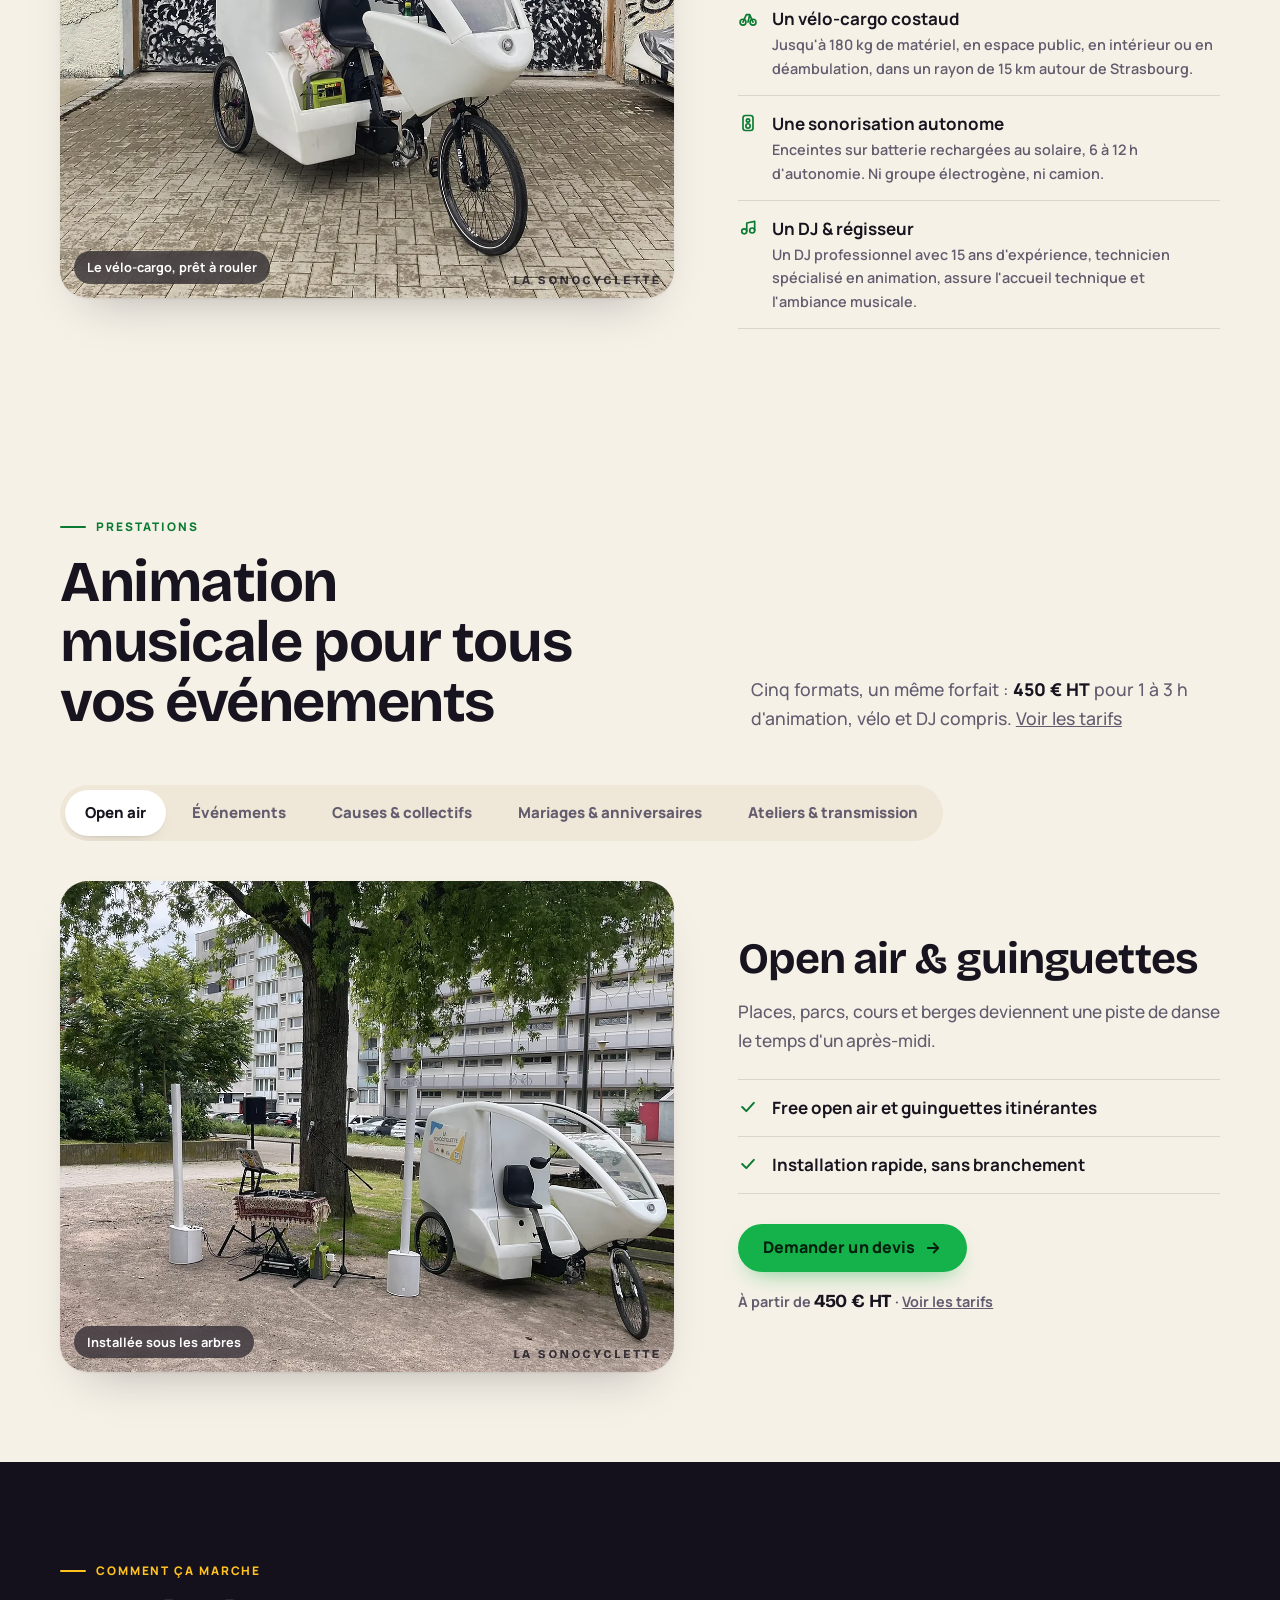
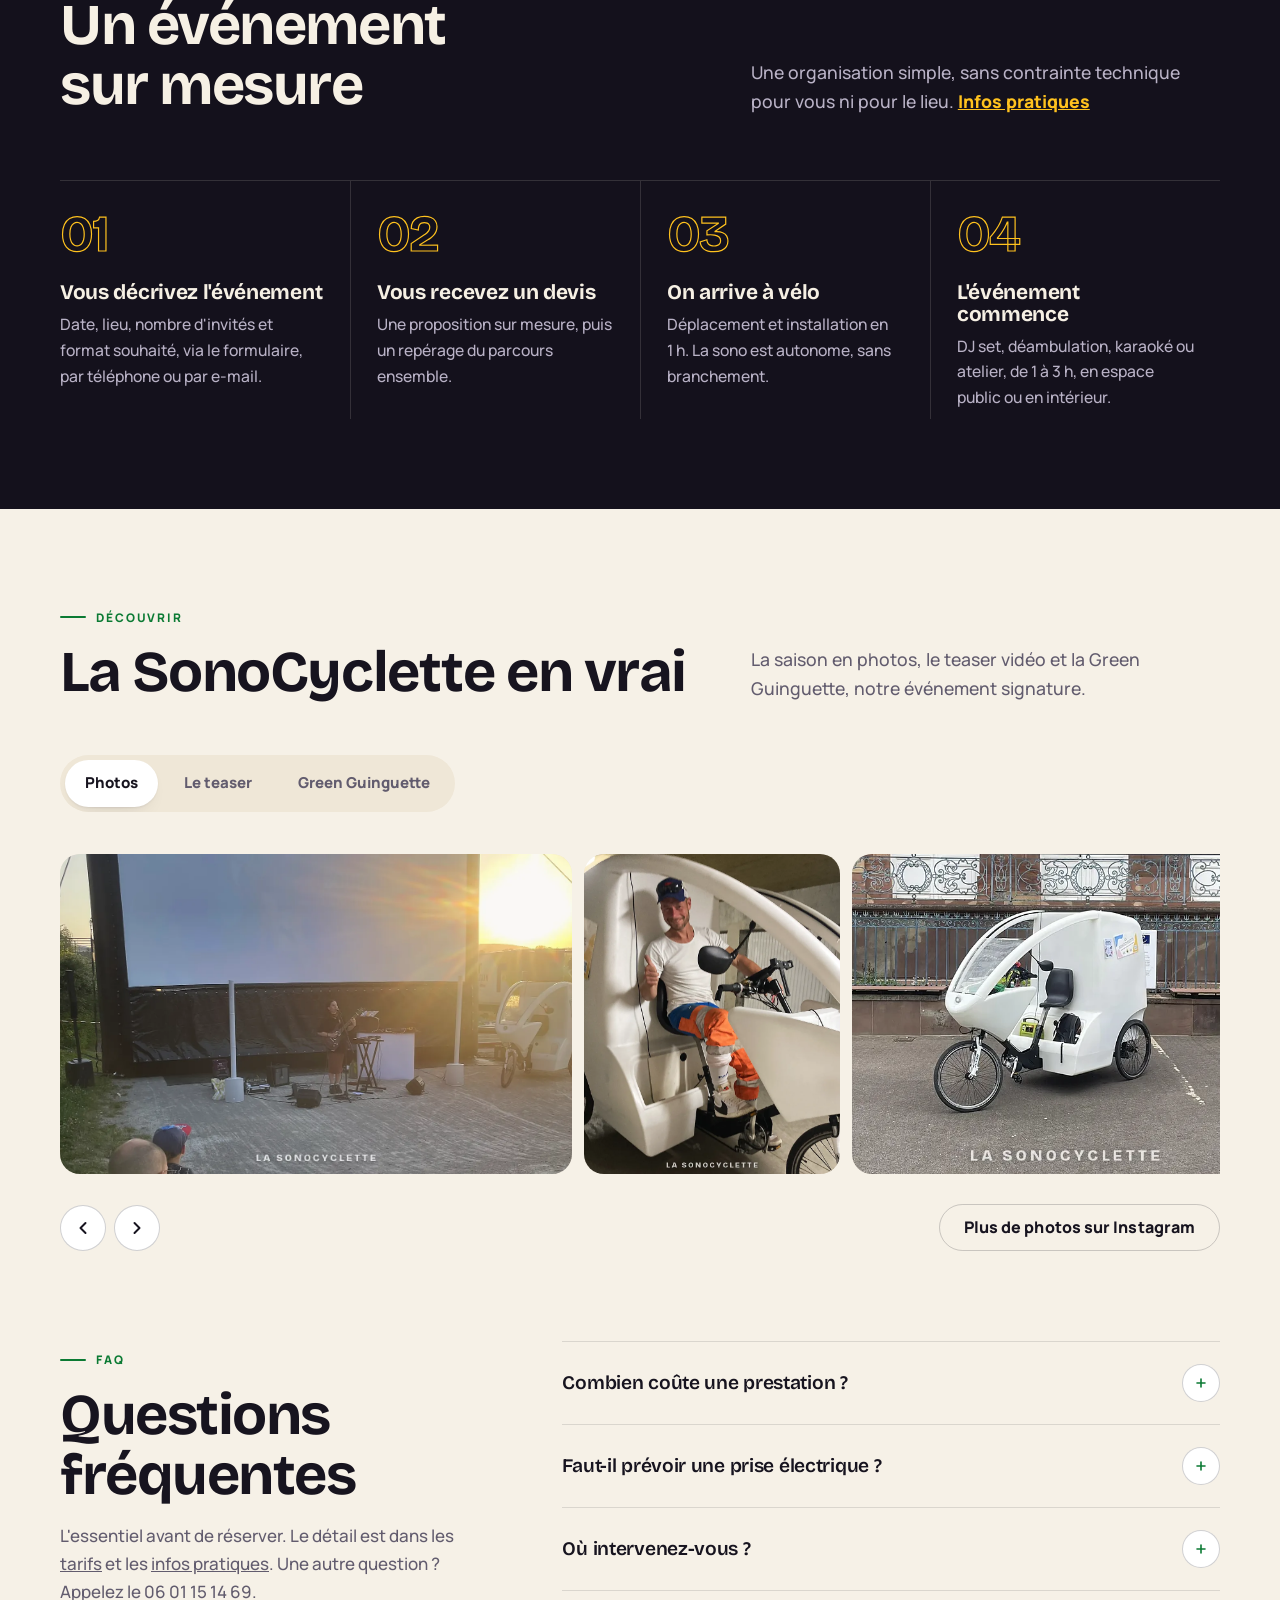
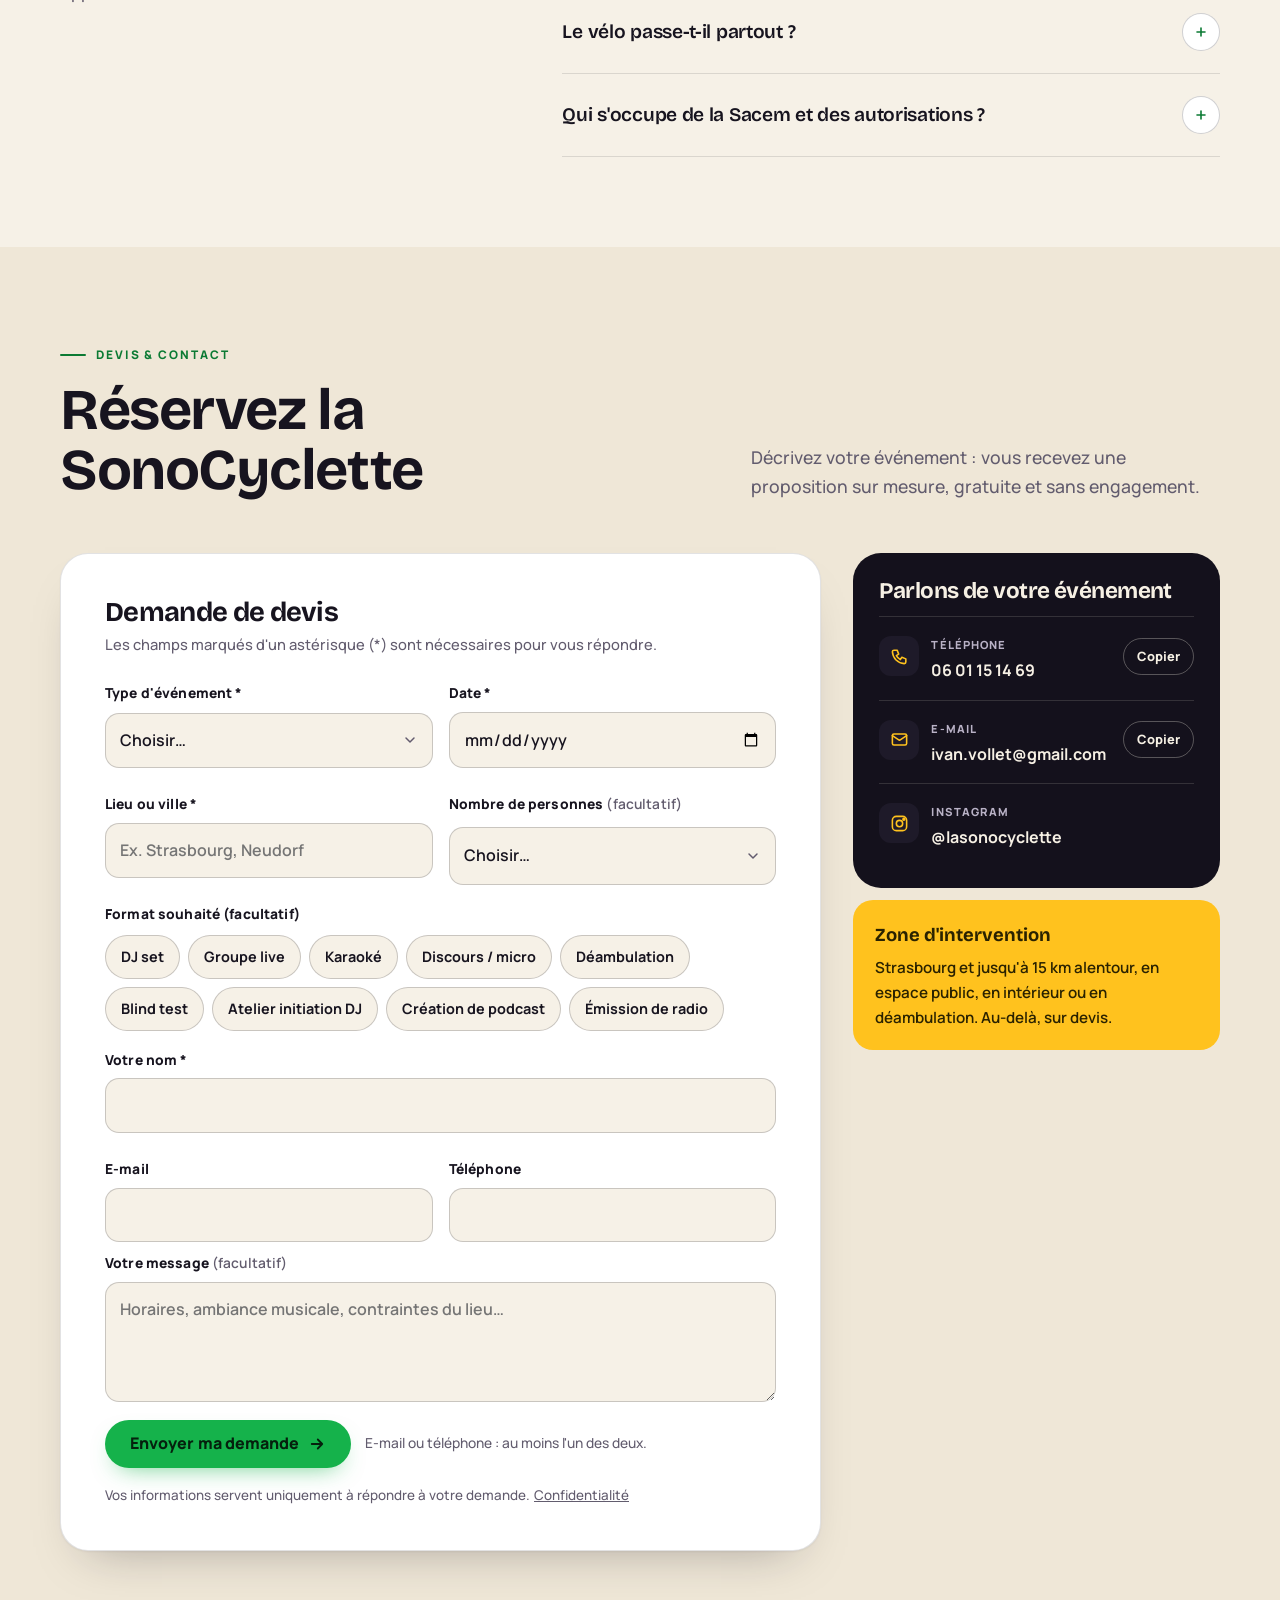
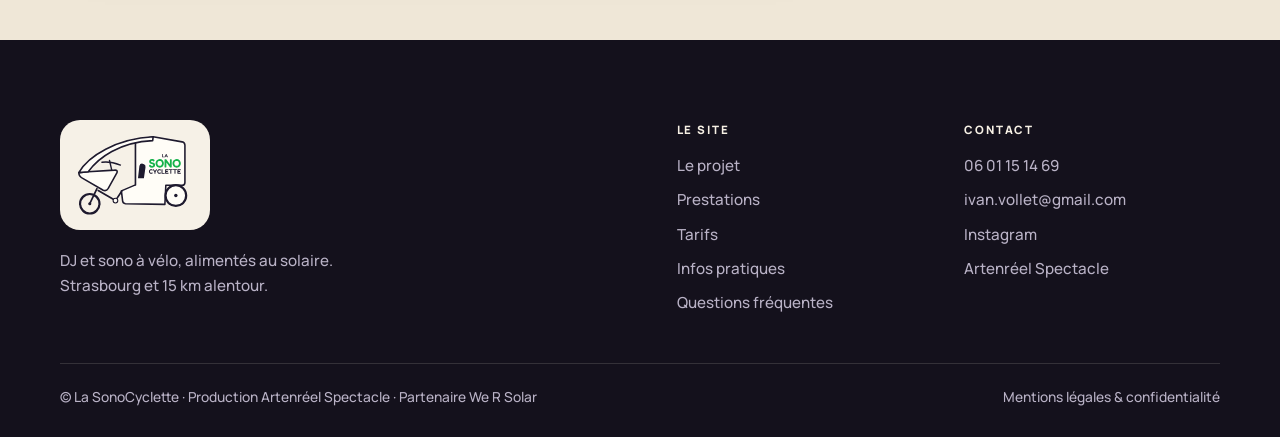
==== commit 58339f38: "Ajout de « 15 ans d'expérience » et de la notion de transmission pour les ateliers - Présentation du" ====
--- a/index.html
+++ b/index.html
@@ -607,7 +607,7 @@
       <span class="hero-kicker reveal">Strasbourg · depuis 2021</span>
       <h1 id="h1" class="reveal d1">La SonoCyclette<span>DJ &amp; sono à vélo, 100&nbsp;% solaire</span></h1>
       <p class="slogan reveal d2">Livraison de fête à vélo, sur place ou à emporter.</p>
-      <p class="sub-txt reveal d2">Régie musicale mobile et autonome&nbsp;: un DJ professionnel et une sono solaire pour vos mariages, festivals, événements de quartier, ateliers et déambulations.</p>
+      <p class="sub-txt reveal d2">Régie musicale mobile et autonome&nbsp;: un DJ professionnel avec 15 ans d'expérience et une sono solaire pour vos mariages, festivals, événements de quartier, ateliers et déambulations.</p>
       <div class="cta-row reveal d3">
         <a class="btn btn-primary" href="#devis">Demander un devis <svg class="arrow" viewBox="0 0 24 24" fill="none" stroke="currentColor" stroke-width="2.4" stroke-linecap="round" stroke-linejoin="round"><path d="M5 12h14M13 6l6 6-6 6"/></svg></a>
         <a class="btn btn-light" href="#teaser" data-go="teaser"><svg viewBox="0 0 24 24" fill="currentColor"><path d="M8 5.5v13l11-6.5z"/></svg>Voir le teaser</a>
@@ -658,7 +658,7 @@
             <ul class="list">
               <li><svg viewBox="0 0 24 24" fill="none" stroke="currentColor" stroke-width="2" stroke-linecap="round" stroke-linejoin="round"><circle cx="6" cy="17" r="3.5"/><circle cx="18" cy="17" r="3.5"/><path d="M6 17l4-9h4m-2 9l2-9m0 0 4 9"/></svg><span>Un vélo-cargo costaud<small>Jusqu'à 180&nbsp;kg de matériel, en espace public, en intérieur ou en déambulation, dans un rayon de 15&nbsp;km autour de Strasbourg.</small></span></li>
               <li><svg viewBox="0 0 24 24" fill="none" stroke="currentColor" stroke-width="2" stroke-linecap="round" stroke-linejoin="round"><rect x="6" y="3" width="12" height="18" rx="3"/><circle cx="12" cy="9" r="2"/><circle cx="12" cy="15.5" r="2.6"/></svg><span>Une sonorisation autonome<small>Enceintes sur batterie rechargées au solaire, 6 à 12&nbsp;h d'autonomie. Ni groupe électrogène, ni camion.</small></span></li>
-              <li><svg viewBox="0 0 24 24" fill="none" stroke="currentColor" stroke-width="2" stroke-linecap="round" stroke-linejoin="round"><circle cx="7.5" cy="16" r="3"/><circle cx="17" cy="15" r="3"/><path d="M10.5 16V6l9.5-2v11"/></svg><span>Un DJ &amp; régisseur<small>Un DJ professionnel, technicien expérimenté et spécialisé en animation, assure l'accueil technique et l'ambiance musicale.</small></span></li>
+              <li><svg viewBox="0 0 24 24" fill="none" stroke="currentColor" stroke-width="2" stroke-linecap="round" stroke-linejoin="round"><circle cx="7.5" cy="16" r="3"/><circle cx="17" cy="15" r="3"/><path d="M10.5 16V6l9.5-2v11"/></svg><span>Un DJ &amp; régisseur<small>Un DJ professionnel avec 15 ans d'expérience, technicien spécialisé en animation, assure l'accueil technique et l'ambiance musicale.</small></span></li>
             </ul>
             
           </div>
@@ -723,7 +723,7 @@
         <button class="tab" role="tab" id="t-evenements" aria-controls="evenements" data-tab="evenements" aria-selected="false" tabindex="-1">Événements</button>
         <button class="tab" role="tab" id="t-causes" aria-controls="causes" data-tab="causes" aria-selected="false" tabindex="-1">Causes &amp; collectifs</button>
         <button class="tab" role="tab" id="t-surmesure" aria-controls="surmesure" data-tab="surmesure" aria-selected="false" tabindex="-1">Mariages &amp; anniversaires</button>
-        <button class="tab" role="tab" id="t-ateliers" aria-controls="ateliers" data-tab="ateliers" aria-selected="false" tabindex="-1">Ateliers &amp; animations</button>
+        <button class="tab" role="tab" id="t-ateliers" aria-controls="ateliers" data-tab="ateliers" aria-selected="false" tabindex="-1">Ateliers &amp; transmission</button>
       </div>
 
       <div role="tabpanel" id="openair" data-panel="openair" aria-labelledby="t-openair">
@@ -790,8 +790,8 @@
         <div class="split">
           <figure class="media" data-zoom data-sect="Prestations"><img src="assets/ph-ateliers.webp" width="1200" height="960" data-full="assets/ph-ateliers-full.jpg" alt="Atelier en plein air : deux participants aux platines et au micro, vus de dos" data-caption="Atelier DJ &amp; micro en plein air" loading="lazy"><figcaption>Atelier DJ &amp; micro</figcaption></figure>
           <div class="txt">
-            <h3>Ateliers &amp; animations</h3>
-            <p>Des formats participatifs à ajouter au forfait, pour tous les âges.</p>
+            <h3>Ateliers &amp; transmission</h3>
+            <p>Des ateliers de transmission à ajouter au forfait, pour tous les âges&nbsp;: on apprend en faisant, aux côtés d'un professionnel.</p>
             <ul class="list">
               <li><svg viewBox="0 0 24 24" fill="none" stroke="currentColor" stroke-width="2.4" stroke-linecap="round" stroke-linejoin="round"><path d="M5 12l5 5 9-10"/></svg><span>Atelier d'initiation DJ, dès 8 ans</span></li>
               <li><svg viewBox="0 0 24 24" fill="none" stroke="currentColor" stroke-width="2.4" stroke-linecap="round" stroke-linejoin="round"><path d="M5 12l5 5 9-10"/></svg><span>Création de podcast et émission de radio</span></li>
@@ -1144,7 +1144,7 @@
     "https://www.instagram.com/lasonocyclette/",
     "https://www.artenreel-spectacle.fr/project/la-sonocyclette-ivan-vollet"
   ],
-  "knowsAbout": ["DJ", "sonorisation mobile", "animation musicale", "événement écoresponsable", "déambulation musicale", "karaoké", "blind test", "initiation DJ", "podcast", "émission de radio"],
+  "knowsAbout": ["DJ", "transmission", "ateliers", "sonorisation mobile", "animation musicale", "événement écoresponsable", "déambulation musicale", "karaoké", "blind test", "initiation DJ", "podcast", "émission de radio"],
   "hasOfferCatalog": {
     "@type": "OfferCatalog",
     "name": "Prestations de la SonoCyclette",
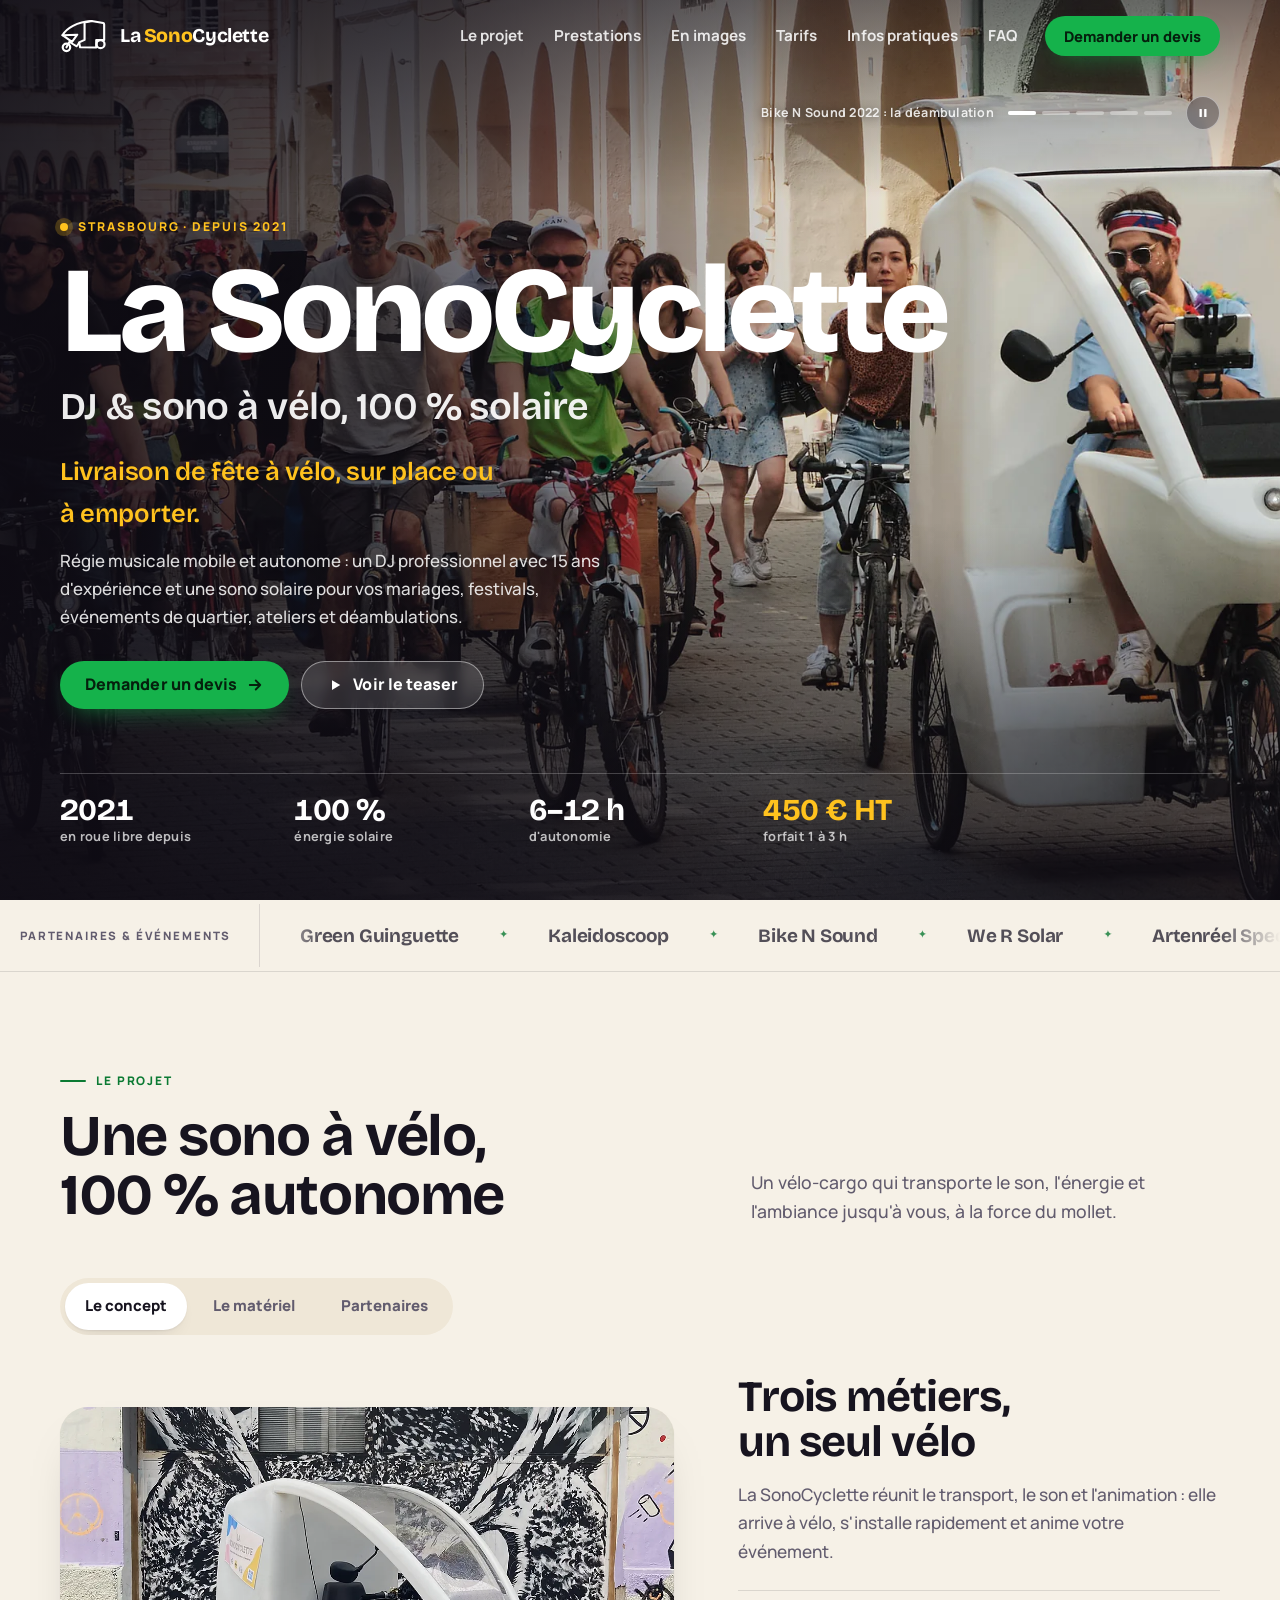
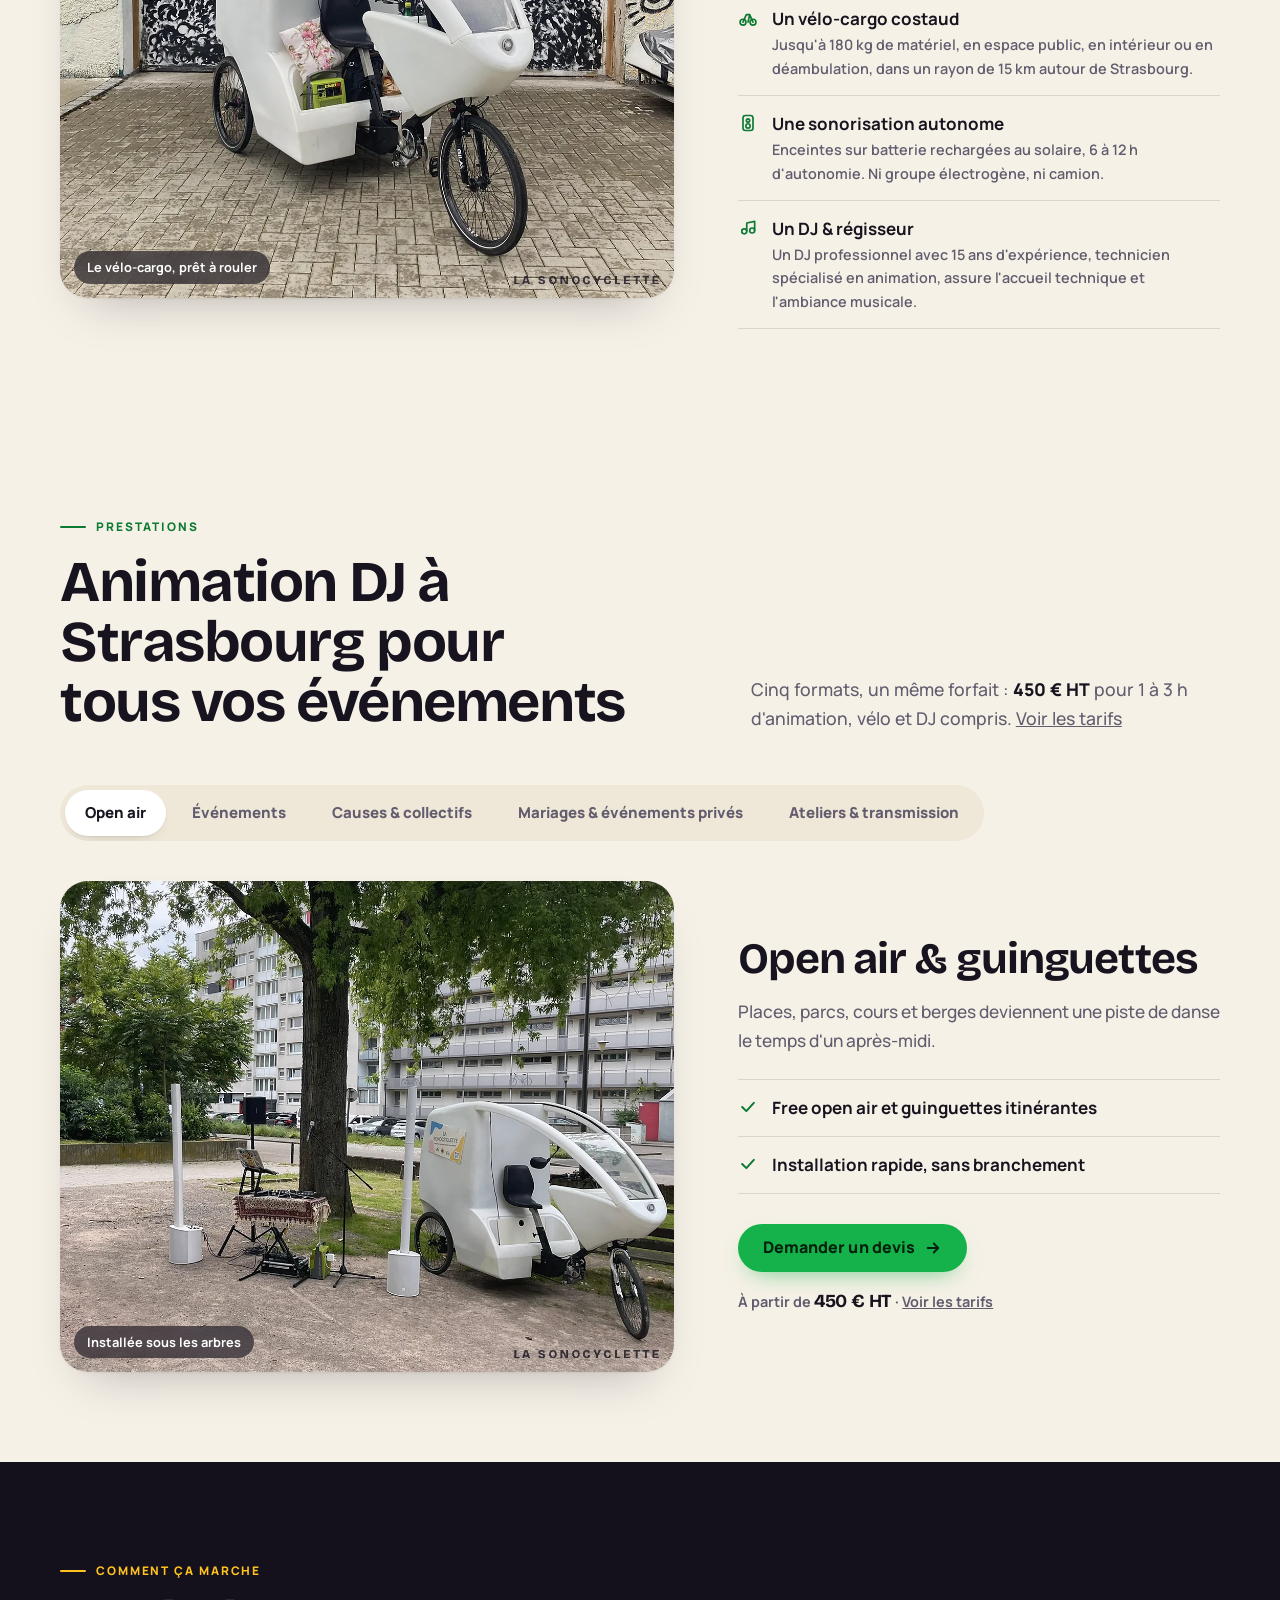
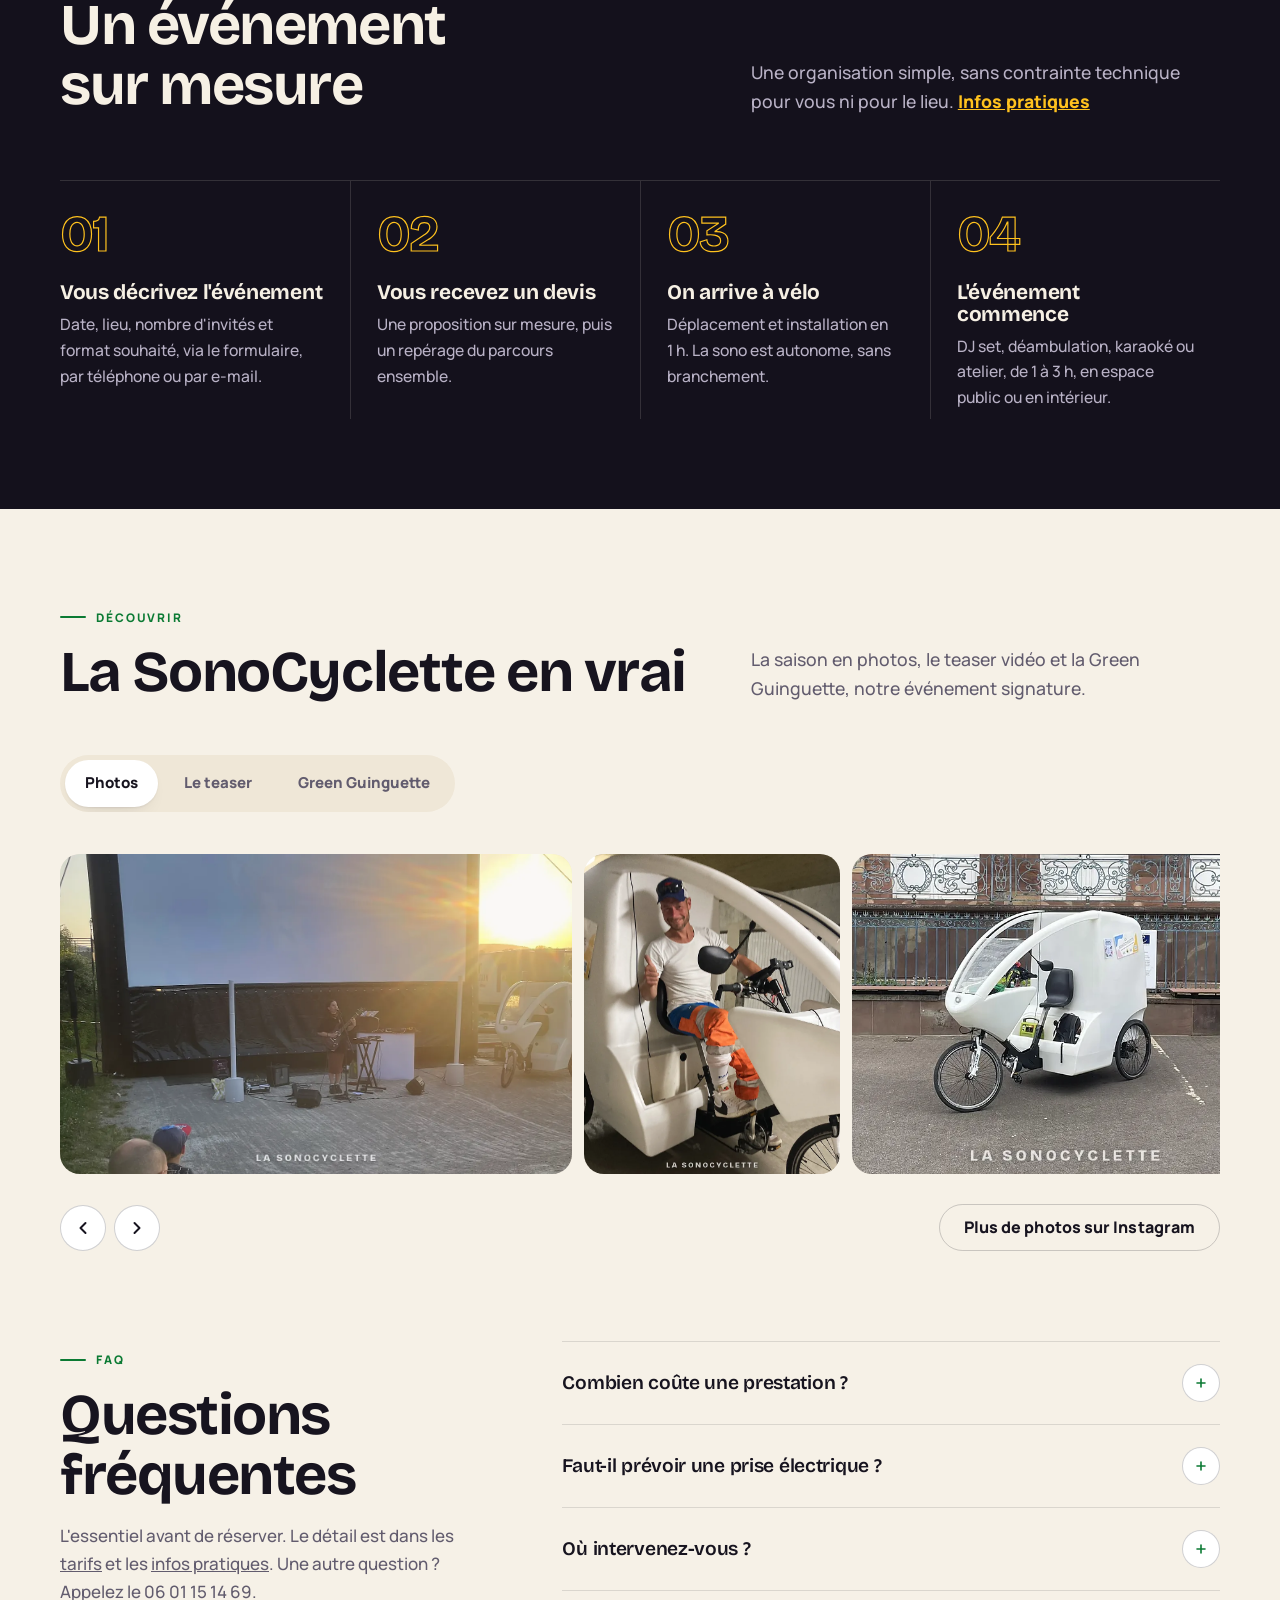
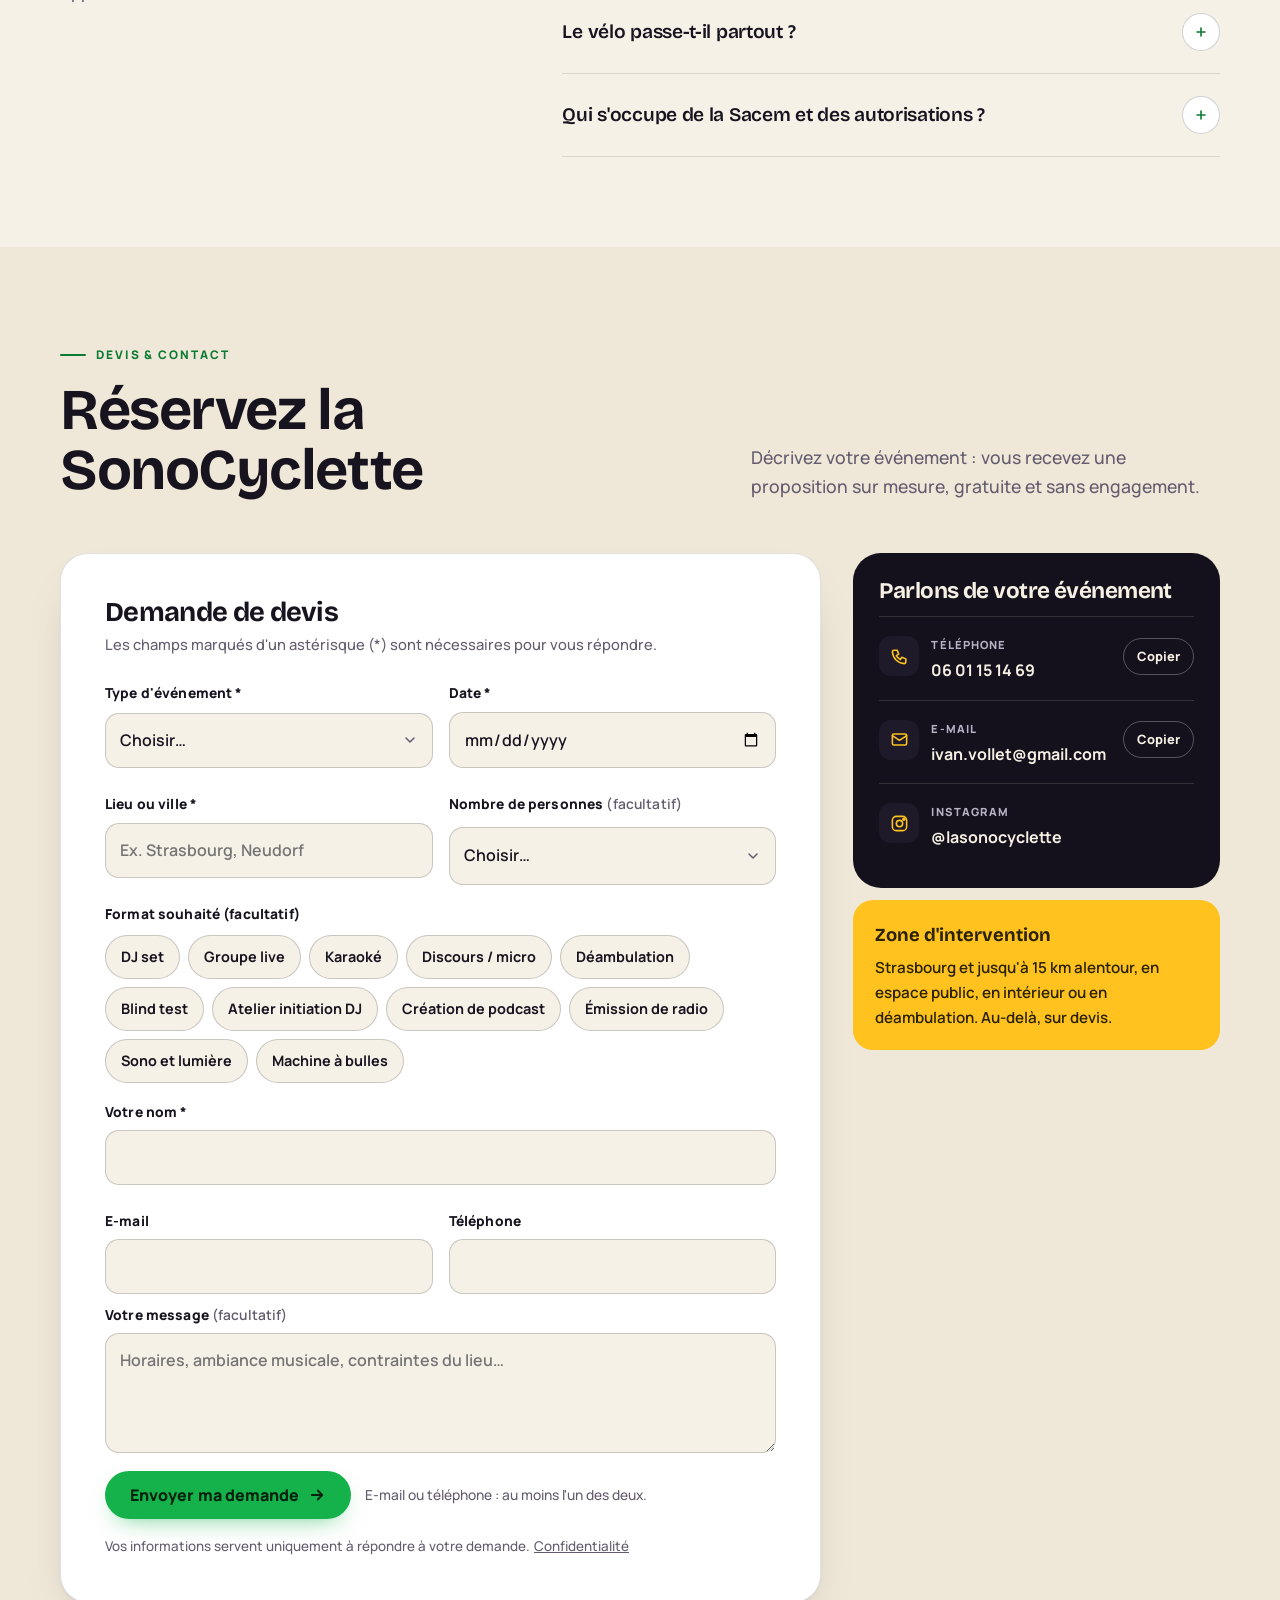
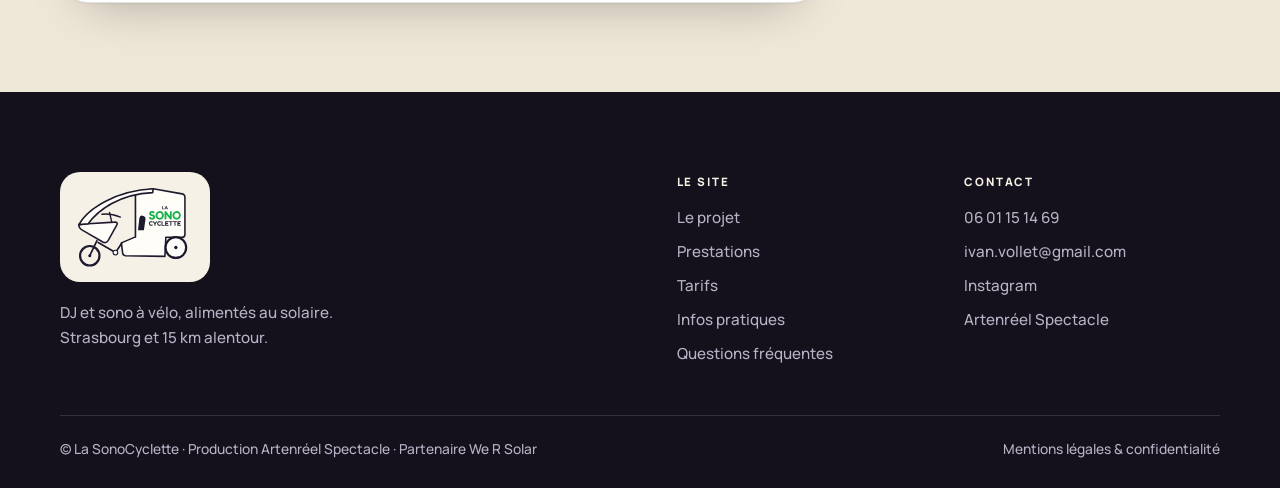
==== commit c7f22440: "Formule classique, kit lumière et machine à bulles + améliorations suggérées Nouvelles prestations -" ====
--- a/index.html
+++ b/index.html
@@ -4,7 +4,7 @@
 <meta charset="utf-8">
 <meta name="viewport" content="width=device-width, initial-scale=1, viewport-fit=cover">
 <title>DJ &amp; sono à vélo à Strasbourg | La SonoCyclette</title>
-<meta name="description" content="DJ et sono à vélo à Strasbourg, 100 % solaire : mariages, anniversaires, événements de quartier, festivals, ateliers DJ, blind test et karaoké. Demandez votre devis.">
+<meta name="description" content="DJ et sono à vélo à Strasbourg, 100 % solaire : mariages, anniversaires, événements privés, festivals, ateliers DJ, karaoké, sono et lumière, machine à bulles. Demandez votre devis.">
 <link rel="canonical" href="https://karlferdinand.github.io/la-sonocyclette/">
 <meta name="robots" content="index, follow, max-image-preview:large">
 <meta name="theme-color" content="#14111C">
@@ -14,7 +14,7 @@
 <meta property="og:locale" content="fr_FR">
 <meta property="og:site_name" content="La SonoCyclette">
 <meta property="og:title" content="DJ &amp; sono à vélo à Strasbourg | La SonoCyclette">
-<meta property="og:description" content="DJ et sono à vélo à Strasbourg, 100 % solaire : mariages, anniversaires, événements de quartier, festivals, ateliers DJ, blind test et karaoké. Demandez votre devis.">
+<meta property="og:description" content="DJ et sono à vélo à Strasbourg, 100 % solaire : mariages, anniversaires, événements privés, festivals, ateliers DJ, karaoké, sono et lumière, machine à bulles. Demandez votre devis.">
 <meta property="og:url" content="https://karlferdinand.github.io/la-sonocyclette/">
 <meta property="og:image" content="https://karlferdinand.github.io/la-sonocyclette/assets/og-image.jpg">
 <meta property="og:image:width" content="1200">
@@ -545,6 +545,21 @@
   .gal-btn svg{width:20px;height:20px}
   @media (max-width:640px){.side .side-card{display:none}}
   @media (max-width:640px){.gal .shot,.gal .shot.s-wide,.gal .shot.s-tall,.gal .shot.s-sm{height:auto;width:80vw;aspect-ratio:4/3}}
+
+  /* fiche technique : icônes */
+  .spec small{display:flex;align-items:center;gap:8px}
+  .spec small svg{width:18px;height:18px;flex:0 0 18px;color:var(--green-text)}
+  .spec b{padding-left:26px}
+  /* teaser : couverture et bouton lecture */
+  .phone{position:relative}
+  .phone .play{position:absolute;inset:9px;z-index:2;border:0;border-radius:30px;cursor:pointer;color:#fff;font:inherit;display:flex;flex-direction:column;align-items:center;justify-content:center;gap:10px;background:linear-gradient(180deg,rgba(20,17,28,.05),rgba(20,17,28,.55))}
+  .phone .play span{width:84px;height:84px;border-radius:50%;background:var(--sun);color:#2A2200;display:grid;place-items:center;box-shadow:0 18px 40px -12px rgba(0,0,0,.6);transition:transform .2s}
+  .phone .play span svg{width:34px;height:34px;margin-left:5px}
+  .phone .play:hover span{transform:scale(1.06)}
+  .phone .play b{font-family:var(--font-display);font-size:1.25rem}
+  .phone .play small{font-weight:700;opacity:.85}
+  .phone .play:focus-visible{outline:3px solid var(--sun);outline-offset:3px}
+  .phone.playing .play{display:none}
 </style>
 </head>
 <body>
@@ -651,7 +666,7 @@
 
       <div role="tabpanel" id="concept" data-panel="concept" aria-labelledby="t-concept">
         <div class="split">
-          <figure class="media" data-zoom data-sect="Le projet"><img src="assets/ph-concept.webp" width="1200" height="960" data-full="assets/ph-concept-full.jpg" alt="Le vélo-cargo SonoCyclette, cabine blanche et enceintes embarquées, devant une fresque street art" data-caption="Le vélo-cargo SonoCyclette, devant une fresque street art"><figcaption>Le vélo-cargo, prêt à rouler</figcaption></figure>
+          <figure class="media" data-zoom data-sect="Le projet"><img src="assets/ph-concept.webp" loading="lazy" width="1200" height="960" data-full="assets/ph-concept-full.jpg" alt="Le vélo-cargo SonoCyclette, cabine blanche et enceintes embarquées, devant une fresque street art" data-caption="Le vélo-cargo SonoCyclette, devant une fresque street art"><figcaption>Le vélo-cargo, prêt à rouler</figcaption></figure>
           <div class="txt">
             <h3>Trois métiers, un seul vélo</h3>
             <p>La SonoCyclette réunit le transport, le son et l'animation&nbsp;: elle arrive à vélo, s'installe rapidement et anime votre événement.</p>
@@ -671,14 +686,14 @@
           <div class="txt">
             <h3>Fiche technique</h3>
             <div class="specs">
-              <div class="spec"><small>Enceintes</small><b>2× LD Systems Maui 5 GO (100&nbsp;W) + 2× Bose S1 Pro sur batterie</b></div>
-              <div class="spec"><small>Mixage</small><b>Behringer Xenyx 1002, 5 pistes, EQ 3 bandes</b></div>
-              <div class="spec"><small>Micros</small><b>2× Shure SM58 + 3× t.bone MB 60, pieds de micro</b></div>
-              <div class="spec"><small>Lumière</small><b>Éclairage LED</b></div>
-              <div class="spec"><small>Capacité</small><b>Jusqu'à 180&nbsp;kg de matériel</b></div>
-              <div class="spec"><small>Autonomie</small><b>6 à 12&nbsp;h, recharge solaire</b></div>
-              <div class="spec"><small>Formats</small><b>DJ, groupe jusqu'à 4 musiciens, karaoké, discours</b></div>
-              <div class="spec"><small>Dimensions</small><b>2,70 × 1,00 × 1,90&nbsp;m, env. 150&nbsp;kg</b></div>
+              <div class="spec"><small><svg viewBox="0 0 24 24" fill="none" stroke="currentColor" stroke-width="1.9" stroke-linecap="round" stroke-linejoin="round" aria-hidden="true"><rect x="6" y="3" width="12" height="18" rx="3"/><circle cx="12" cy="9" r="2"/><circle cx="12" cy="15.5" r="2.6"/></svg>Enceintes</small><b>2× LD Systems Maui 5 GO (100&nbsp;W) + 2× Bose S1 Pro sur batterie</b></div>
+              <div class="spec"><small><svg viewBox="0 0 24 24" fill="none" stroke="currentColor" stroke-width="1.9" stroke-linecap="round" stroke-linejoin="round" aria-hidden="true"><path d="M6 4v16M12 4v16M18 4v16"/><rect x="4" y="13" width="4" height="3" rx="1"/><rect x="10" y="7" width="4" height="3" rx="1"/><rect x="16" y="11" width="4" height="3" rx="1"/></svg>Mixage</small><b>Behringer Xenyx 1002, 5 pistes, EQ 3 bandes</b></div>
+              <div class="spec"><small><svg viewBox="0 0 24 24" fill="none" stroke="currentColor" stroke-width="1.9" stroke-linecap="round" stroke-linejoin="round" aria-hidden="true"><rect x="9" y="3" width="6" height="11" rx="3"/><path d="M5.5 11a6.5 6.5 0 0013 0M12 17.5V21"/></svg>Micros</small><b>2× Shure SM58 + 3× t.bone MB 60, pieds de micro</b></div>
+              <div class="spec"><small><svg viewBox="0 0 24 24" fill="none" stroke="currentColor" stroke-width="1.9" stroke-linecap="round" stroke-linejoin="round" aria-hidden="true"><path d="M9 18h6M10 21h4M12 3a6 6 0 00-3.5 10.9c.6.5 1 1.2 1 2.1h5c0-.9.4-1.6 1-2.1A6 6 0 0012 3z"/></svg>Lumière &amp; effets</small><b>Éclairage LED, kit lumière, machine à bulles</b></div>
+              <div class="spec"><small><svg viewBox="0 0 24 24" fill="none" stroke="currentColor" stroke-width="1.9" stroke-linecap="round" stroke-linejoin="round" aria-hidden="true"><path d="M3 7l9-4 9 4-9 4-9-4z"/><path d="M3 7v10l9 4 9-4V7"/></svg>Capacité</small><b>Jusqu'à 180&nbsp;kg de matériel</b></div>
+              <div class="spec"><small><svg viewBox="0 0 24 24" fill="none" stroke="currentColor" stroke-width="1.9" stroke-linecap="round" stroke-linejoin="round" aria-hidden="true"><rect x="3" y="7" width="16" height="10" rx="2"/><path d="M21 11v2M7 10v4M11 10v4"/></svg>Autonomie</small><b>6 à 12&nbsp;h, recharge solaire</b></div>
+              <div class="spec"><small><svg viewBox="0 0 24 24" fill="none" stroke="currentColor" stroke-width="1.9" stroke-linecap="round" stroke-linejoin="round" aria-hidden="true"><circle cx="7" cy="17" r="3"/><circle cx="17" cy="15" r="3"/><path d="M10 17V6l10-2v11"/></svg>Formats</small><b>DJ, groupe jusqu'à 4 musiciens, karaoké, discours</b></div>
+              <div class="spec"><small><svg viewBox="0 0 24 24" fill="none" stroke="currentColor" stroke-width="1.9" stroke-linecap="round" stroke-linejoin="round" aria-hidden="true"><path d="M3 8l4-4 13 13-4 4L3 8z"/><path d="M7.5 8.5l2 2M10.5 5.5l2 2M10.5 11.5l2 2M13.5 8.5l2 2"/></svg>Dimensions</small><b>2,70 × 1,00 × 1,90&nbsp;m, env. 150&nbsp;kg</b></div>
             </div>
             <p class="note">Accès et contraintes de parcours&nbsp;: voir les <a href="infos-pratiques.html">infos pratiques</a>.</p>
           </div>
@@ -715,14 +730,14 @@
   <section id="prestations" class="sec" data-tabs aria-labelledby="h-presta">
     <div class="wrap">
       <div class="sec-head reveal">
-        <div><span class="eyebrow">Prestations</span><h2 id="h-presta">Animation musicale pour tous vos événements</h2></div>
+        <div><span class="eyebrow">Prestations</span><h2 id="h-presta">Animation DJ à Strasbourg pour tous vos événements</h2></div>
         <p class="lead">Cinq formats, un même forfait&nbsp;: <b>450&nbsp;€&nbsp;HT</b> pour 1 à 3&nbsp;h d'animation, vélo et DJ compris. <a href="tarifs.html">Voir les tarifs</a></p>
       </div>
       <div class="tabs" role="tablist" aria-label="Prestations">
         <button class="tab" role="tab" id="t-openair" aria-controls="openair" data-tab="openair" aria-selected="true">Open air</button>
         <button class="tab" role="tab" id="t-evenements" aria-controls="evenements" data-tab="evenements" aria-selected="false" tabindex="-1">Événements</button>
         <button class="tab" role="tab" id="t-causes" aria-controls="causes" data-tab="causes" aria-selected="false" tabindex="-1">Causes &amp; collectifs</button>
-        <button class="tab" role="tab" id="t-surmesure" aria-controls="surmesure" data-tab="surmesure" aria-selected="false" tabindex="-1">Mariages &amp; anniversaires</button>
+        <button class="tab" role="tab" id="t-surmesure" aria-controls="surmesure" data-tab="surmesure" aria-selected="false" tabindex="-1">Mariages &amp; événements privés</button>
         <button class="tab" role="tab" id="t-ateliers" aria-controls="ateliers" data-tab="ateliers" aria-selected="false" tabindex="-1">Ateliers &amp; transmission</button>
       </div>
 
@@ -750,6 +765,7 @@
             <ul class="list">
               <li><svg viewBox="0 0 24 24" fill="none" stroke="currentColor" stroke-width="2.4" stroke-linecap="round" stroke-linejoin="round"><path d="M5 12l5 5 9-10"/></svg><span>Marchés, inaugurations, événements de quartier</span></li>
               <li><svg viewBox="0 0 24 24" fill="none" stroke="currentColor" stroke-width="2.4" stroke-linecap="round" stroke-linejoin="round"><path d="M5 12l5 5 9-10"/></svg><span>Fête de la Musique, concerts, théâtre, spectacle vivant</span></li>
+              <li><svg viewBox="0 0 24 24" fill="none" stroke="currentColor" stroke-width="2.4" stroke-linecap="round" stroke-linejoin="round"><path d="M5 12l5 5 9-10"/></svg><span>Machine à bulles pour les événements culturels, festifs et le jeune public</span></li>
             </ul>
             <div class="actions"><a class="btn btn-primary" href="#devis" data-prefill="Événement de quartier / association">Demander un devis <svg class="arrow" viewBox="0 0 24 24" fill="none" stroke="currentColor" stroke-width="2.4" stroke-linecap="round" stroke-linejoin="round"><path d="M5 12h14M13 6l6 6-6 6"/></svg></a><span class="price">À partir de <b>450&nbsp;€&nbsp;HT</b> · <a href="tarifs.html">Voir les tarifs</a></span></div>
           </div>
@@ -775,11 +791,12 @@
         <div class="split">
           <figure class="media" data-zoom data-sect="Prestations"><img src="assets/ph-mariages.webp" width="1200" height="960" data-full="assets/ph-mariages-full.jpg" alt="DJ set en terrasse dans une cour pavée, avec la cabine DJ et la SonoCyclette" data-caption="DJ set en terrasse, cabine DJ SonoCyclette" loading="lazy"><figcaption>DJ set en terrasse</figcaption></figure>
           <div class="txt">
-            <h3>Mariages, anniversaires &amp; karaoké</h3>
-            <p>Mariage, anniversaire, soirée de fin d'année&nbsp;: l'ambiance se construit avec vous, de la playlist au micro.</p>
+            <h3>Mariages, anniversaires &amp; événements privés</h3>
+            <p>En SonoCyclette ou en formule classique, avec sono et kit lumière&nbsp;: l'ambiance se construit avec vous, de la playlist au micro.</p>
             <ul class="list">
+              <li><svg viewBox="0 0 24 24" fill="none" stroke="currentColor" stroke-width="2.4" stroke-linecap="round" stroke-linejoin="round"><path d="M5 12l5 5 9-10"/></svg><span>Formule classique&nbsp;: sono et kit lumière, en intérieur comme en extérieur</span></li>
               <li><svg viewBox="0 0 24 24" fill="none" stroke="currentColor" stroke-width="2.4" stroke-linecap="round" stroke-linejoin="round"><path d="M5 12l5 5 9-10"/></svg><span>DJ ou groupe jusqu'à 4 musiciens</span></li>
-              <li><svg viewBox="0 0 24 24" fill="none" stroke="currentColor" stroke-width="2.4" stroke-linecap="round" stroke-linejoin="round"><path d="M5 12l5 5 9-10"/></svg><span>Soirée karaoké ou discours, 4 micros fournis</span></li>
+              <li><svg viewBox="0 0 24 24" fill="none" stroke="currentColor" stroke-width="2.4" stroke-linecap="round" stroke-linejoin="round"><path d="M5 12l5 5 9-10"/></svg><span>Karaoké ou discours, 4 micros fournis</span></li>
             </ul>
             <div class="actions"><a class="btn btn-primary" href="#devis" data-prefill="Mariage">Demander un devis <svg class="arrow" viewBox="0 0 24 24" fill="none" stroke="currentColor" stroke-width="2.4" stroke-linecap="round" stroke-linejoin="round"><path d="M5 12h14M13 6l6 6-6 6"/></svg></a><span class="price">À partir de <b>450&nbsp;€&nbsp;HT</b> · <a href="tarifs.html">Voir les tarifs</a></span></div>
           </div>
@@ -862,7 +879,7 @@
         <div class="ig">
           <div class="ig-profile">
             <div class="ig-head">
-              <img class="ig-avatar" src="assets/ig-avatar.png" width="80" height="80" alt="">
+              <img class="ig-avatar" src="assets/ig-avatar.png" width="80" height="80" alt="" loading="lazy">
               <div><b>lasonocyclette</b><span>La SonoCyclette · Strasbourg</span></div>
             </div>
             <p>Dispositif de diffusion culturelle mobile, autonome et festif.</p>
@@ -884,8 +901,9 @@
 
       <div role="tabpanel" id="teaser" data-panel="teaser" aria-labelledby="t-teaser" hidden>
         <div class="video-grid">
-          <div class="phone">
-            <video controls playsinline muted loop preload="none" poster="assets/poster.webp" aria-label="Teaser vidéo de la SonoCyclette, saison 2025-2026">
+          <div class="phone" id="teaserBox">
+            <button type="button" class="play" id="teaserPlay" aria-label="Lire le teaser vidéo"><span><svg viewBox="0 0 24 24" fill="currentColor" aria-hidden="true"><path d="M8 5.5v13l11-6.5z"/></svg></span><b>Voir le teaser</b><small>1 min</small></button>
+            <video playsinline loop preload="none" poster="assets/poster.webp" aria-label="Teaser vidéo de la SonoCyclette, saison 2025-2026">
               <source src="assets/teaser.mp4" type="video/mp4">
               Votre navigateur ne lit pas la vidéo.
             </video>
@@ -1005,6 +1023,8 @@
                 <label class="check"><input type="checkbox" name="format" value="Atelier initiation DJ"><span>Atelier initiation DJ</span></label>
                 <label class="check"><input type="checkbox" name="format" value="Création de podcast"><span>Création de podcast</span></label>
                 <label class="check"><input type="checkbox" name="format" value="Émission de radio"><span>Émission de radio</span></label>
+                <label class="check"><input type="checkbox" name="format" value="Sono et lumière (formule classique)"><span>Sono et lumière</span></label>
+                <label class="check"><input type="checkbox" name="format" value="Machine à bulles"><span>Machine à bulles</span></label>
               </div>
             </fieldset>
             <div class="field">
@@ -1158,7 +1178,9 @@
       {"@type": "Offer", "itemOffered": {"@type": "Service", "name": "Création de podcast", "areaServed": "Strasbourg"}},
       {"@type": "Offer", "itemOffered": {"@type": "Service", "name": "Émission de radio mobile", "areaServed": "Strasbourg"}},
       {"@type": "Offer", "itemOffered": {"@type": "Service", "name": "Animation micro et street marketing", "areaServed": "Strasbourg"}},
-      {"@type": "Offer", "itemOffered": {"@type": "Service", "name": "Street karaoké et blind test", "areaServed": "Strasbourg"}}
+      {"@type": "Offer", "itemOffered": {"@type": "Service", "name": "Street karaoké et blind test", "areaServed": "Strasbourg"}},
+      {"@type": "Offer", "itemOffered": {"@type": "Service", "name": "Sono et kit lumière pour mariages, anniversaires et événements privés", "areaServed": "Strasbourg"}},
+      {"@type": "Offer", "itemOffered": {"@type": "Service", "name": "Machine à bulles pour événements culturels et jeune public", "areaServed": "Strasbourg"}}
     ]
   }
 }
@@ -1190,8 +1212,10 @@
 var INSTAGRAM_FEED_ID = "";
 var CONTACT_EMAIL = "ivan.vollet@gmail.com";
 /* === ENVOI DU FORMULAIRE ===
-   Clé gratuite Web3Forms (web3forms.com, saisir ivan.vollet@gmail.com) : les demandes arrivent
-   directement par e-mail. Sans clé, le formulaire ouvre la messagerie du visiteur. */
+   Sans clé : les demandes passent par FormSubmit (formsubmit.co) et arrivent sur CONTACT_EMAIL.
+   À la toute première demande, FormSubmit envoie un e-mail d'activation : cliquer sur le lien une fois.
+   Optionnel : clé gratuite Web3Forms (web3forms.com) à coller ci-dessous pour utiliser ce service à la place.
+   Si l'envoi échoue, le formulaire ouvre la messagerie du visiteur et propose de copier la demande. */
 var FORM_ACCESS_KEY = "";
 /* === STATISTIQUES DE VISITE ===
    GoatCounter (goatcounter.com) : gratuit, sans cookie, sans bandeau de consentement.
@@ -1319,12 +1343,16 @@
     var okBox=$('#quoteOk'),btn=$('button[type="submit"]',form);
     track('demande-devis');
     function fallback(){okBox.hidden=true;res.hidden=false;res.focus();try{window.location.href='mailto:'+CONTACT_EMAIL+'?subject='+encodeURIComponent(subject)+'&body='+encodeURIComponent(body);}catch(err){}}
-    if(!FORM_ACCESS_KEY||!window.fetch){fallback();return;}
+    if(!window.fetch){fallback();return;}
     btn.disabled=true;var lbl=btn.textContent;btn.textContent='Envoi en cours…';
-    fetch('https://api.web3forms.com/submit',{method:'POST',headers:{'Content-Type':'application/json','Accept':'application/json'},
-      body:JSON.stringify({access_key:FORM_ACCESS_KEY,subject:subject,from_name:'Site La SonoCyclette',name:nom.value.trim(),email:email.value.trim(),phone:tel.value.trim(),message:body,botcheck:''})})
+    var req=FORM_ACCESS_KEY
+      ?fetch('https://api.web3forms.com/submit',{method:'POST',headers:{'Content-Type':'application/json','Accept':'application/json'},
+        body:JSON.stringify({access_key:FORM_ACCESS_KEY,subject:subject,from_name:'Site La SonoCyclette',name:nom.value.trim(),email:email.value.trim(),phone:tel.value.trim(),message:body,botcheck:''})})
+      :fetch('https://formsubmit.co/ajax/'+CONTACT_EMAIL,{method:'POST',headers:{'Content-Type':'application/json','Accept':'application/json'},
+        body:JSON.stringify({_subject:subject,_template:'box',_captcha:'false',Nom:nom.value.trim(),'E-mail':email.value.trim(),'Téléphone':tel.value.trim(),Demande:body})});
+    req
       .then(function(r){return r.json();})
-      .then(function(j){if(j&&j.success){res.hidden=true;form.reset();okBox.hidden=false;okBox.focus();}else{fallback();}})
+      .then(function(j){if(j&&(j.success===true||j.success==='true')){res.hidden=true;form.reset();okBox.hidden=false;okBox.focus();}else{fallback();}})
       .catch(fallback)
       .then(function(){btn.disabled=false;btn.textContent=lbl;});
   });
@@ -1453,6 +1481,11 @@
     document.querySelectorAll('[data-gal]').forEach(function(b){b.addEventListener('click',function(){
       g.scrollBy({left:(+b.getAttribute('data-gal'))*g.clientWidth*.8,behavior:window.matchMedia('(prefers-reduced-motion: reduce)').matches?'auto':'smooth'});});});
   })();
+
+  /* teaser : lecture au clic sur la couverture */
+  (function(){var box=document.getElementById('teaserBox'),b=document.getElementById('teaserPlay');if(!box||!b)return;var v=box.querySelector('video');
+    b.addEventListener('click',function(){box.classList.add('playing');v.controls=true;v.muted=false;var pr=v.play();if(pr&&pr.catch)pr.catch(function(){v.muted=true;v.play();});v.focus();if(typeof track==='function')track('lecture-teaser');});
+  })();
 </script>
 </body>
 </html>
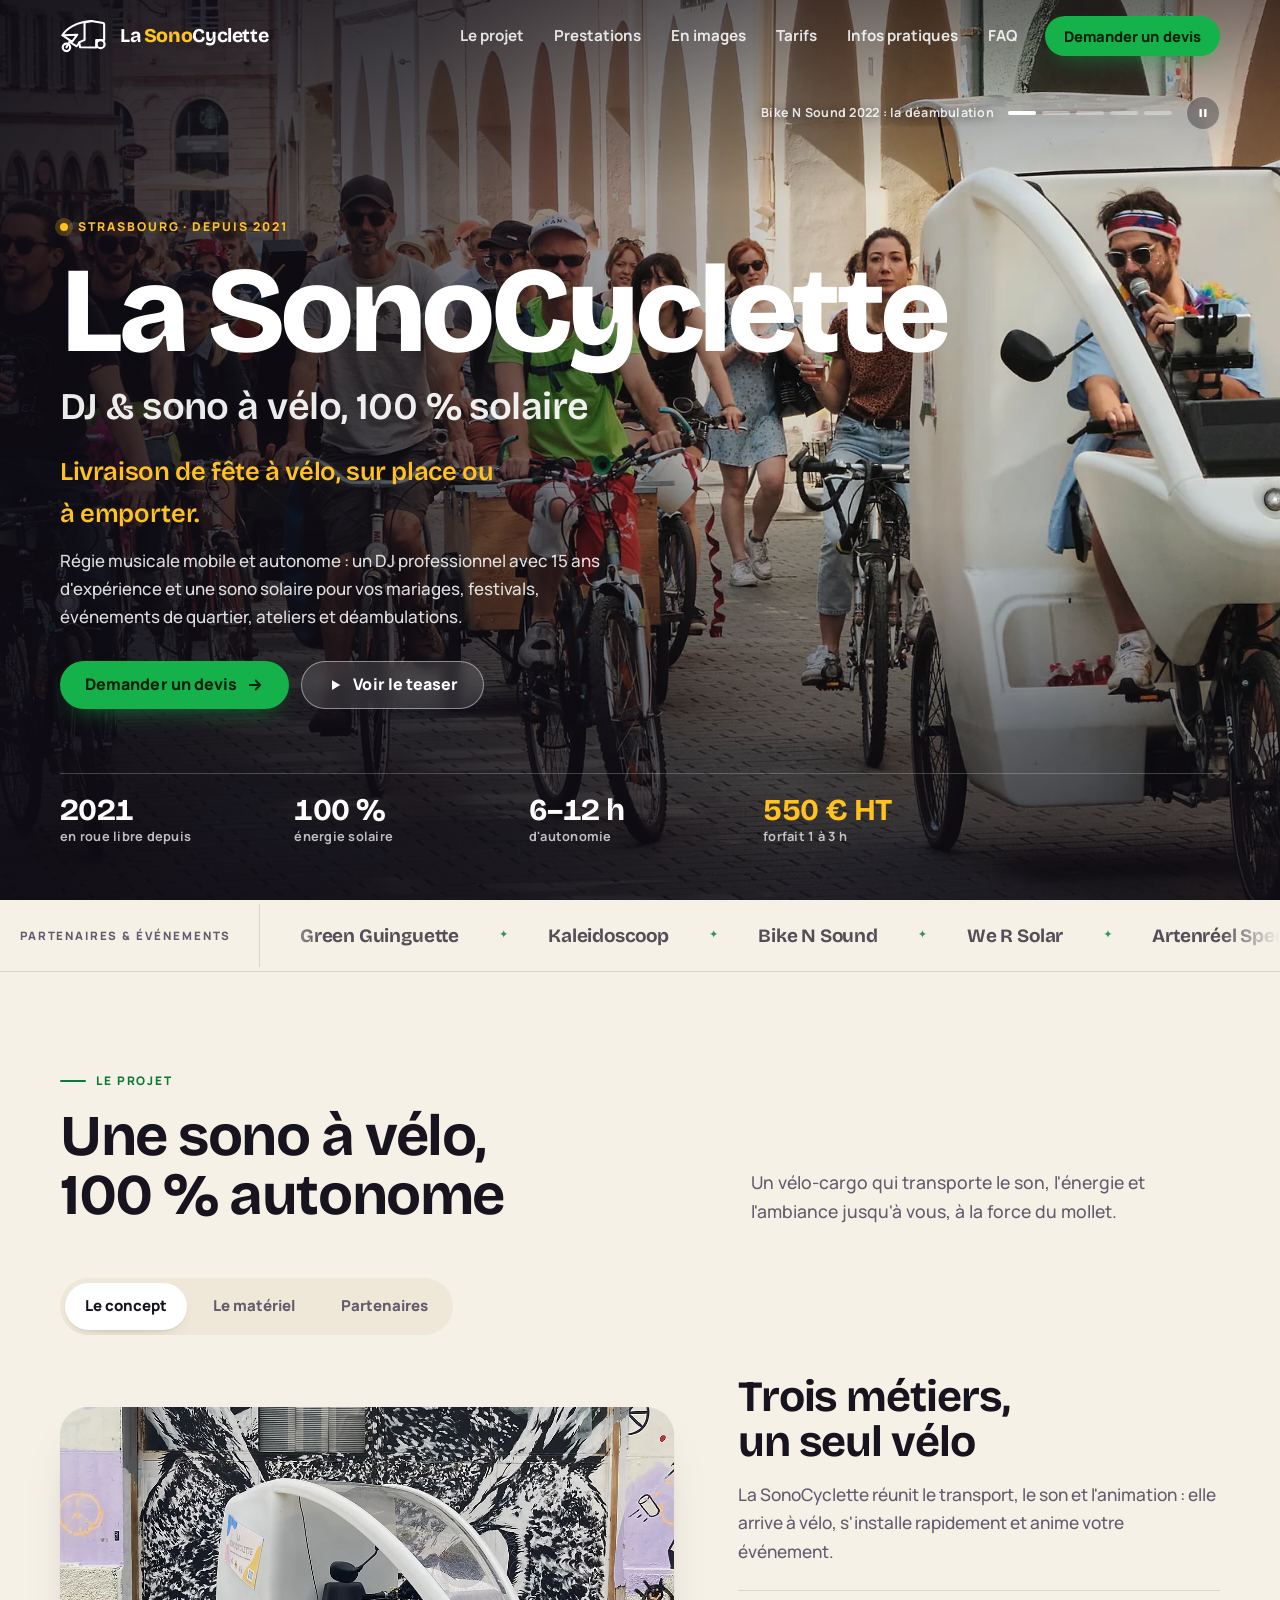
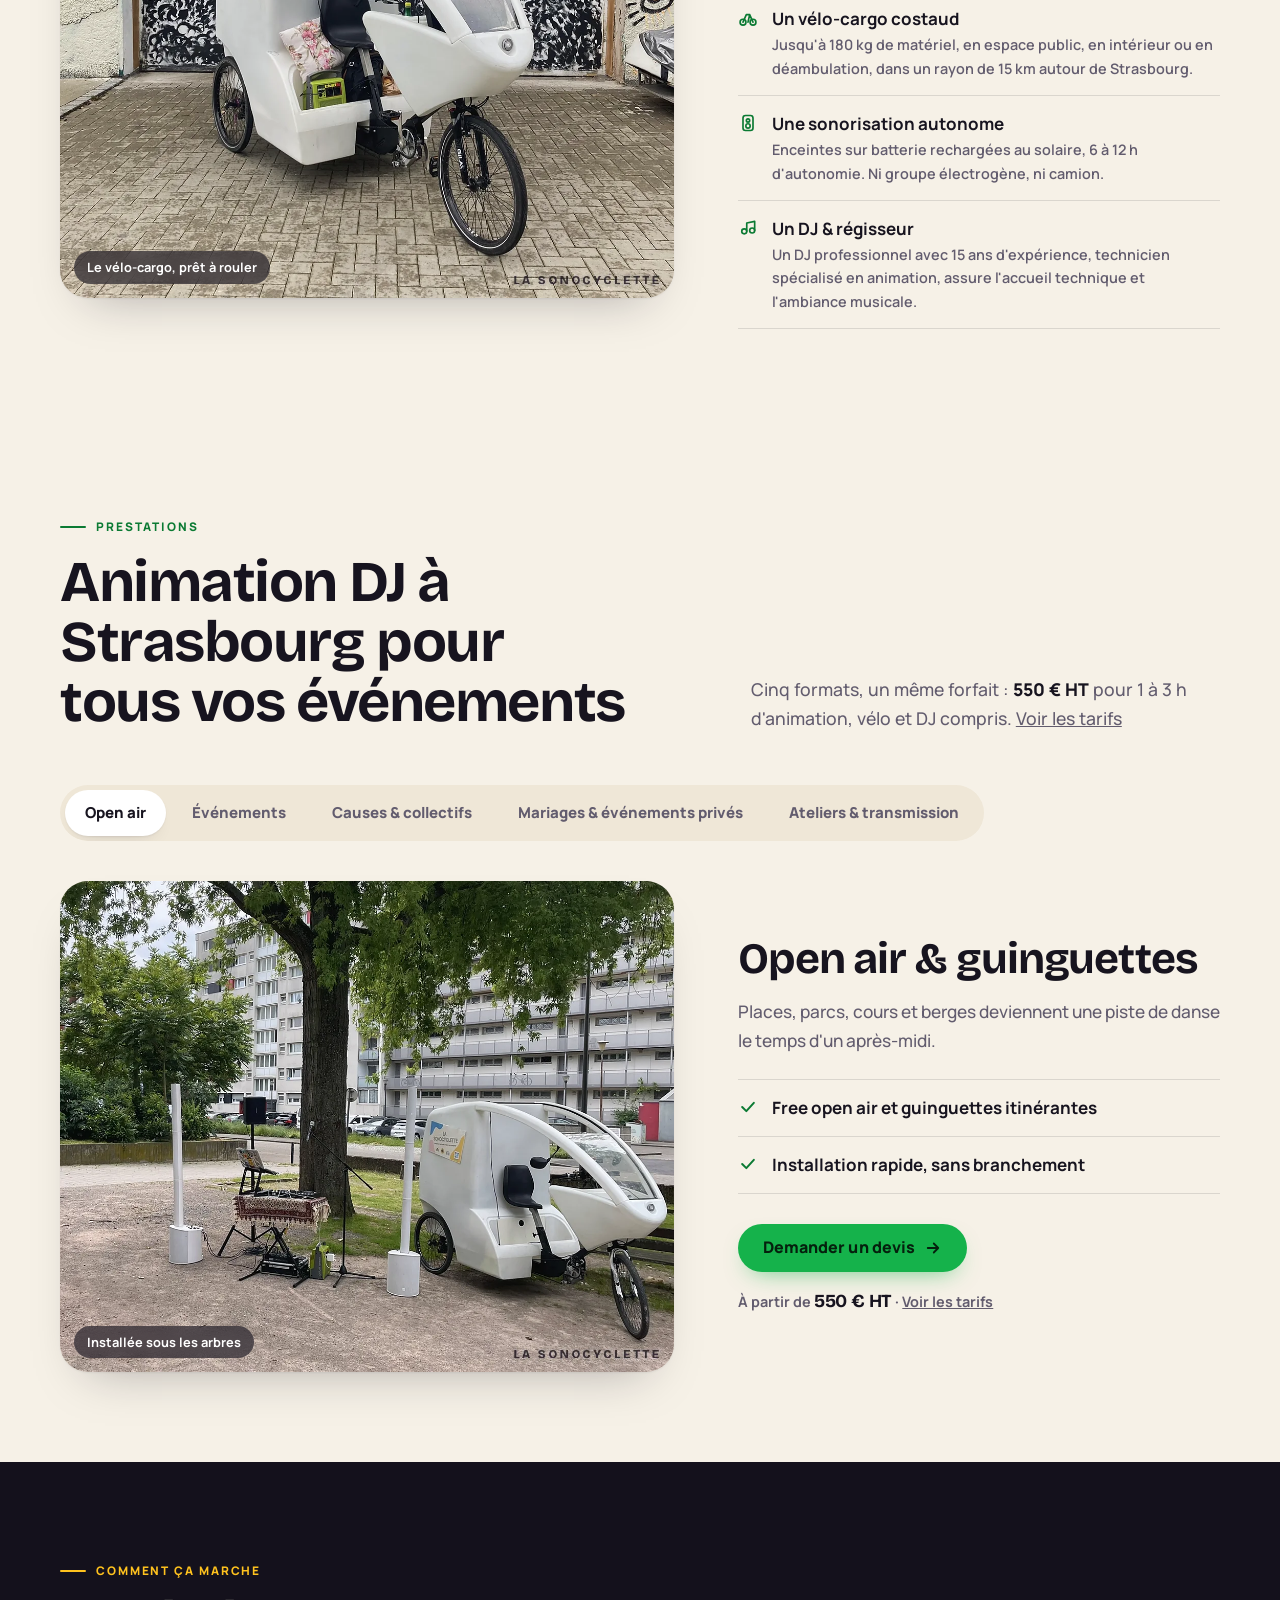
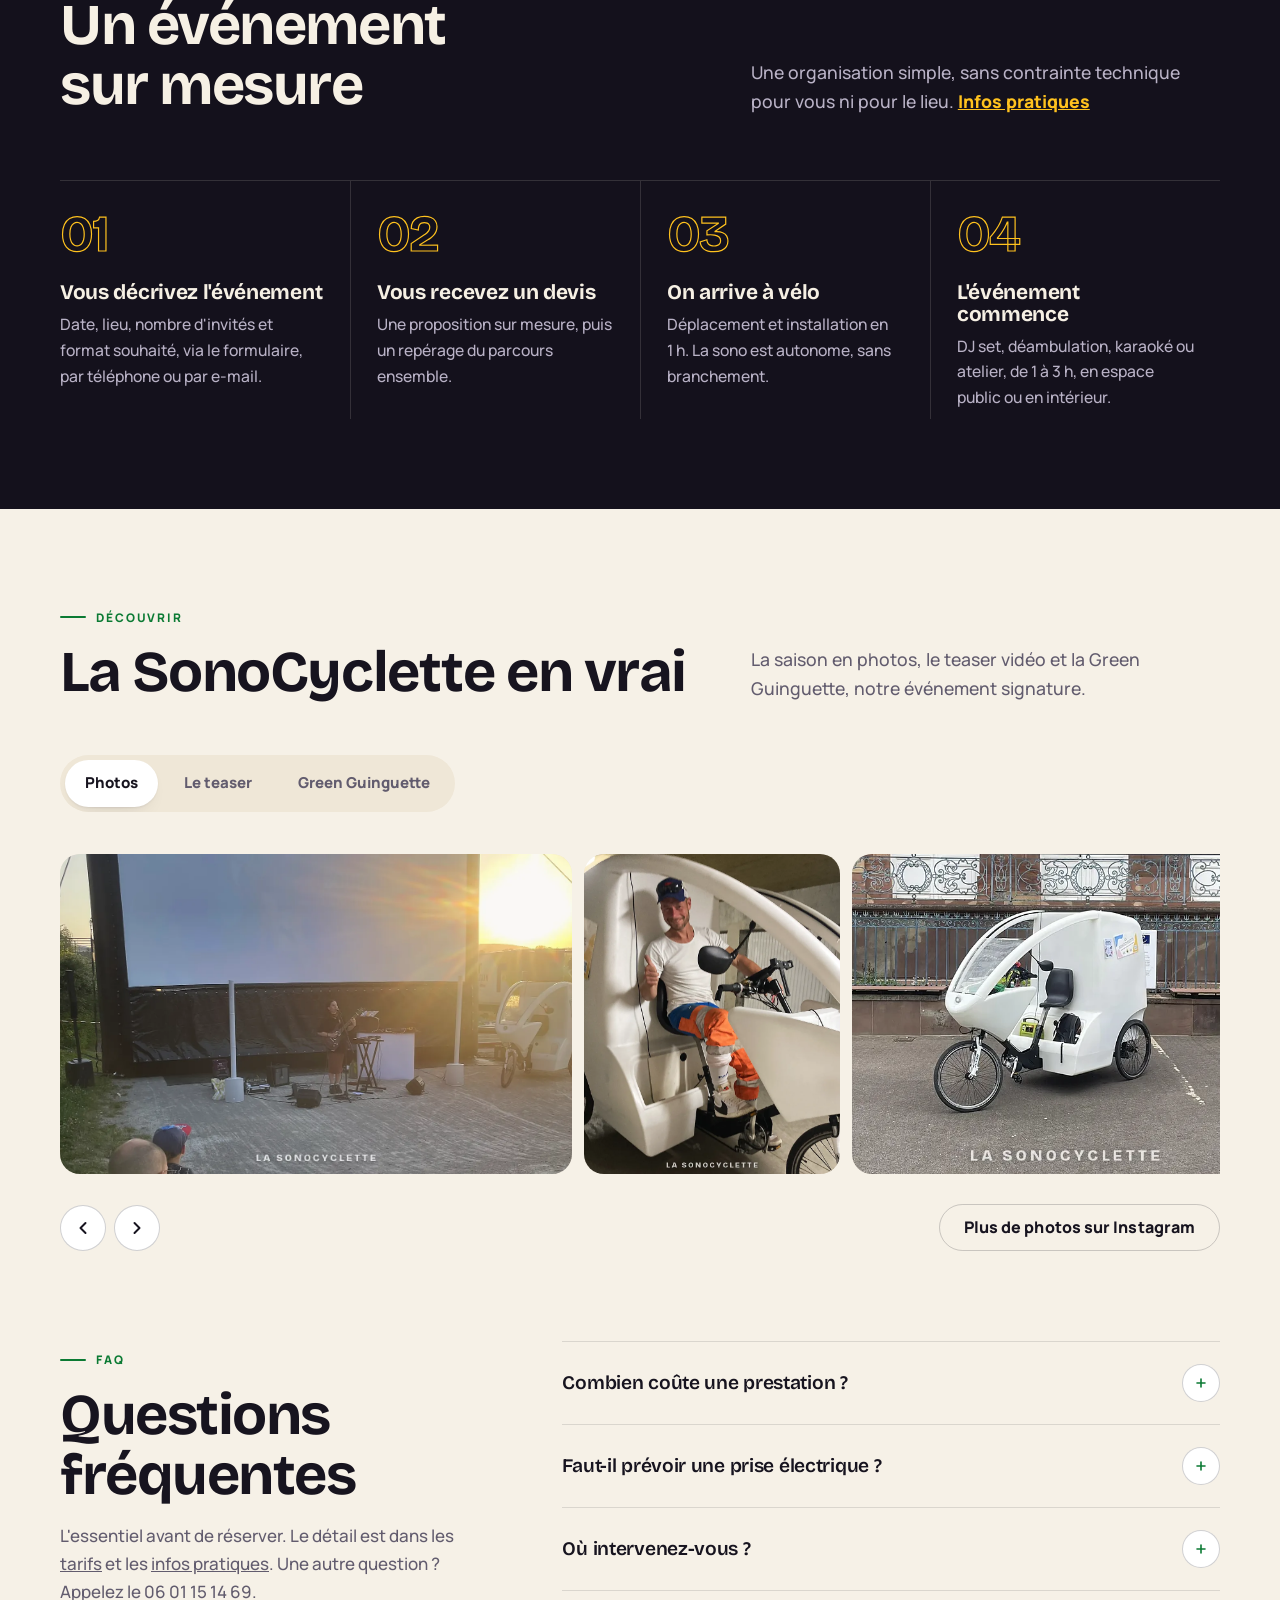
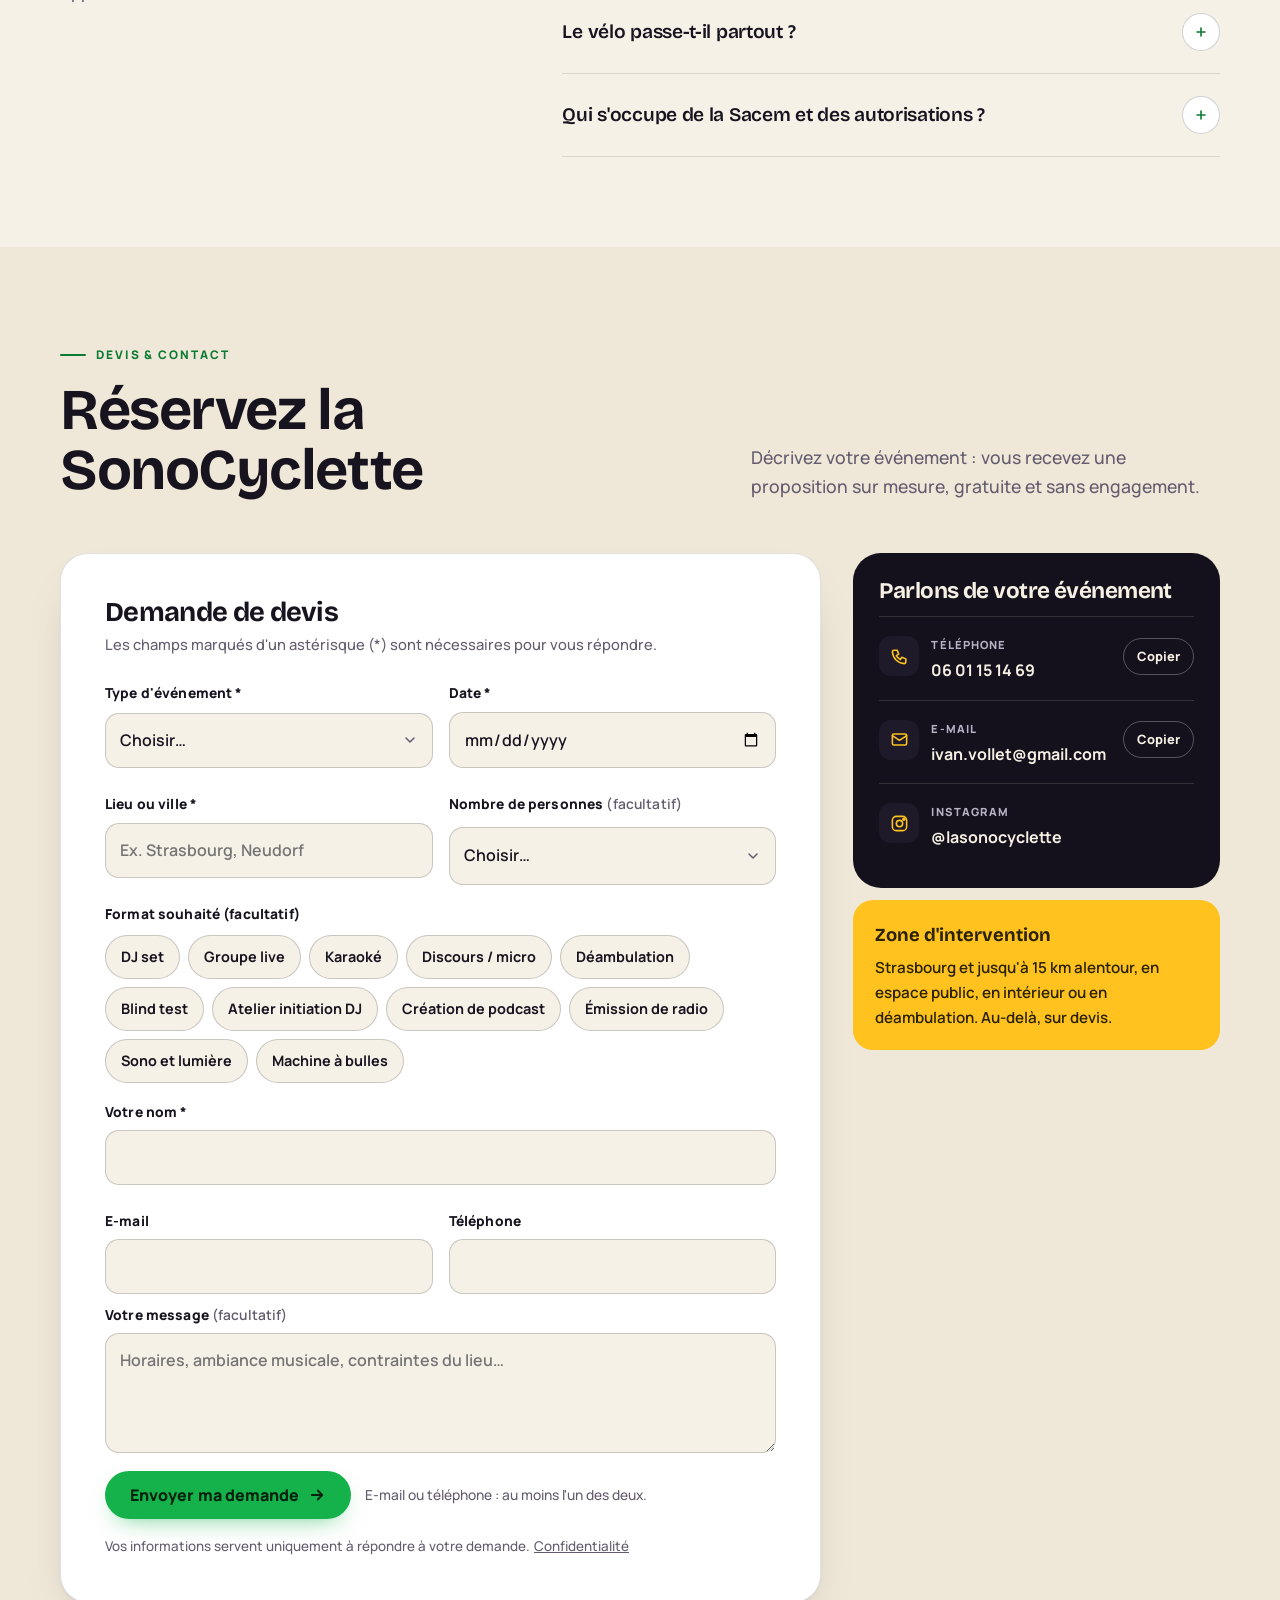
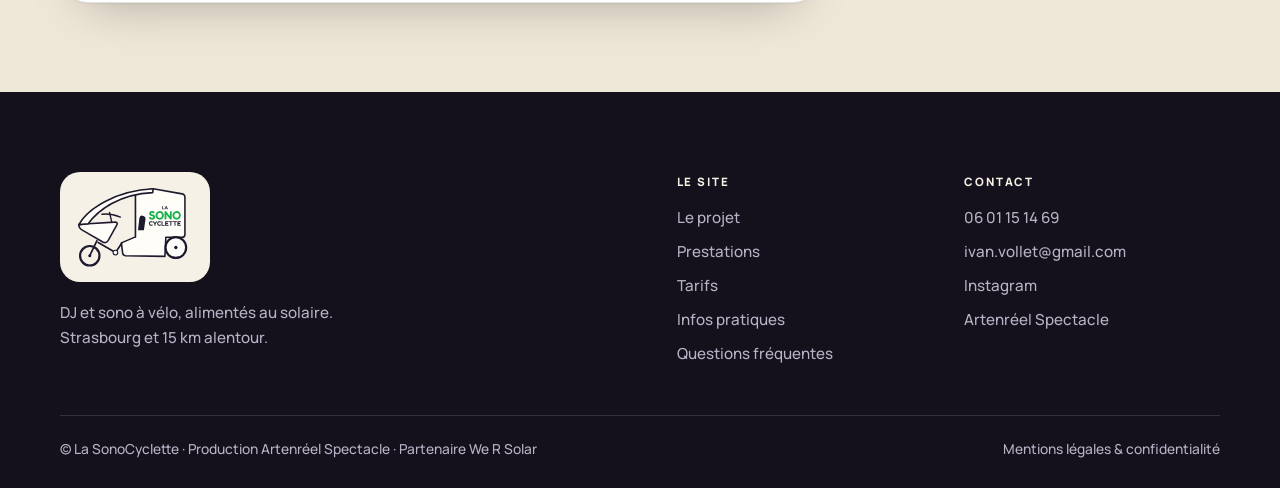
==== commit 8174a719: "Tarifs : forfait à 550 € HT, heure supplémentaire à 120 € HT Révision des tarifs après benchmark (DJ" ====
--- a/index.html
+++ b/index.html
@@ -631,7 +631,7 @@
         <li><b>2021</b><span>en roue libre depuis</span></li>
         <li><b>100&nbsp;%</b><span>énergie solaire</span></li>
         <li><b>6–12&nbsp;h</b><span>d'autonomie</span></li>
-        <li><b>450&nbsp;€&nbsp;HT</b><span>forfait 1 à 3&nbsp;h</span></li>
+        <li><b>550&nbsp;€&nbsp;HT</b><span>forfait 1 à 3&nbsp;h</span></li>
       </ul>
     </div>
     <div class="hero-ctrl">
@@ -731,7 +731,7 @@
     <div class="wrap">
       <div class="sec-head reveal">
         <div><span class="eyebrow">Prestations</span><h2 id="h-presta">Animation DJ à Strasbourg pour tous vos événements</h2></div>
-        <p class="lead">Cinq formats, un même forfait&nbsp;: <b>450&nbsp;€&nbsp;HT</b> pour 1 à 3&nbsp;h d'animation, vélo et DJ compris. <a href="tarifs.html">Voir les tarifs</a></p>
+        <p class="lead">Cinq formats, un même forfait&nbsp;: <b>550&nbsp;€&nbsp;HT</b> pour 1 à 3&nbsp;h d'animation, vélo et DJ compris. <a href="tarifs.html">Voir les tarifs</a></p>
       </div>
       <div class="tabs" role="tablist" aria-label="Prestations">
         <button class="tab" role="tab" id="t-openair" aria-controls="openair" data-tab="openair" aria-selected="true">Open air</button>
@@ -751,7 +751,7 @@
               <li><svg viewBox="0 0 24 24" fill="none" stroke="currentColor" stroke-width="2.4" stroke-linecap="round" stroke-linejoin="round"><path d="M5 12l5 5 9-10"/></svg><span>Free open air et guinguettes itinérantes</span></li>
               <li><svg viewBox="0 0 24 24" fill="none" stroke="currentColor" stroke-width="2.4" stroke-linecap="round" stroke-linejoin="round"><path d="M5 12l5 5 9-10"/></svg><span>Installation rapide, sans branchement</span></li>
             </ul>
-            <div class="actions"><a class="btn btn-primary" href="#devis" data-prefill="Festival / événement public">Demander un devis <svg class="arrow" viewBox="0 0 24 24" fill="none" stroke="currentColor" stroke-width="2.4" stroke-linecap="round" stroke-linejoin="round"><path d="M5 12h14M13 6l6 6-6 6"/></svg></a><span class="price">À partir de <b>450&nbsp;€&nbsp;HT</b> · <a href="tarifs.html">Voir les tarifs</a></span></div>
+            <div class="actions"><a class="btn btn-primary" href="#devis" data-prefill="Festival / événement public">Demander un devis <svg class="arrow" viewBox="0 0 24 24" fill="none" stroke="currentColor" stroke-width="2.4" stroke-linecap="round" stroke-linejoin="round"><path d="M5 12h14M13 6l6 6-6 6"/></svg></a><span class="price">À partir de <b>550&nbsp;€&nbsp;HT</b> · <a href="tarifs.html">Voir les tarifs</a></span></div>
           </div>
         </div>
       </div>
@@ -767,7 +767,7 @@
               <li><svg viewBox="0 0 24 24" fill="none" stroke="currentColor" stroke-width="2.4" stroke-linecap="round" stroke-linejoin="round"><path d="M5 12l5 5 9-10"/></svg><span>Fête de la Musique, concerts, théâtre, spectacle vivant</span></li>
               <li><svg viewBox="0 0 24 24" fill="none" stroke="currentColor" stroke-width="2.4" stroke-linecap="round" stroke-linejoin="round"><path d="M5 12l5 5 9-10"/></svg><span>Machine à bulles pour les événements culturels, festifs et le jeune public</span></li>
             </ul>
-            <div class="actions"><a class="btn btn-primary" href="#devis" data-prefill="Événement de quartier / association">Demander un devis <svg class="arrow" viewBox="0 0 24 24" fill="none" stroke="currentColor" stroke-width="2.4" stroke-linecap="round" stroke-linejoin="round"><path d="M5 12h14M13 6l6 6-6 6"/></svg></a><span class="price">À partir de <b>450&nbsp;€&nbsp;HT</b> · <a href="tarifs.html">Voir les tarifs</a></span></div>
+            <div class="actions"><a class="btn btn-primary" href="#devis" data-prefill="Événement de quartier / association">Demander un devis <svg class="arrow" viewBox="0 0 24 24" fill="none" stroke="currentColor" stroke-width="2.4" stroke-linecap="round" stroke-linejoin="round"><path d="M5 12h14M13 6l6 6-6 6"/></svg></a><span class="price">À partir de <b>550&nbsp;€&nbsp;HT</b> · <a href="tarifs.html">Voir les tarifs</a></span></div>
           </div>
         </div>
       </div>
@@ -782,7 +782,7 @@
               <li><svg viewBox="0 0 24 24" fill="none" stroke="currentColor" stroke-width="2.4" stroke-linecap="round" stroke-linejoin="round"><path d="M5 12l5 5 9-10"/></svg><span>Manifestations, marches, vélorutions</span></li>
               <li><svg viewBox="0 0 24 24" fill="none" stroke="currentColor" stroke-width="2.4" stroke-linecap="round" stroke-linejoin="round"><path d="M5 12l5 5 9-10"/></svg><span>Courses solidaires et événements associatifs</span></li>
             </ul>
-            <div class="actions"><a class="btn btn-primary" href="#devis" data-prefill="Déambulation / manifestation">Demander un devis <svg class="arrow" viewBox="0 0 24 24" fill="none" stroke="currentColor" stroke-width="2.4" stroke-linecap="round" stroke-linejoin="round"><path d="M5 12h14M13 6l6 6-6 6"/></svg></a><span class="price">À partir de <b>450&nbsp;€&nbsp;HT</b> · <a href="tarifs.html">Voir les tarifs</a></span></div>
+            <div class="actions"><a class="btn btn-primary" href="#devis" data-prefill="Déambulation / manifestation">Demander un devis <svg class="arrow" viewBox="0 0 24 24" fill="none" stroke="currentColor" stroke-width="2.4" stroke-linecap="round" stroke-linejoin="round"><path d="M5 12h14M13 6l6 6-6 6"/></svg></a><span class="price">À partir de <b>550&nbsp;€&nbsp;HT</b> · <a href="tarifs.html">Voir les tarifs</a></span></div>
           </div>
         </div>
       </div>
@@ -798,7 +798,7 @@
               <li><svg viewBox="0 0 24 24" fill="none" stroke="currentColor" stroke-width="2.4" stroke-linecap="round" stroke-linejoin="round"><path d="M5 12l5 5 9-10"/></svg><span>DJ ou groupe jusqu'à 4 musiciens</span></li>
               <li><svg viewBox="0 0 24 24" fill="none" stroke="currentColor" stroke-width="2.4" stroke-linecap="round" stroke-linejoin="round"><path d="M5 12l5 5 9-10"/></svg><span>Karaoké ou discours, 4 micros fournis</span></li>
             </ul>
-            <div class="actions"><a class="btn btn-primary" href="#devis" data-prefill="Mariage">Demander un devis <svg class="arrow" viewBox="0 0 24 24" fill="none" stroke="currentColor" stroke-width="2.4" stroke-linecap="round" stroke-linejoin="round"><path d="M5 12h14M13 6l6 6-6 6"/></svg></a><span class="price">À partir de <b>450&nbsp;€&nbsp;HT</b> · <a href="tarifs.html">Voir les tarifs</a></span></div>
+            <div class="actions"><a class="btn btn-primary" href="#devis" data-prefill="Mariage">Demander un devis <svg class="arrow" viewBox="0 0 24 24" fill="none" stroke="currentColor" stroke-width="2.4" stroke-linecap="round" stroke-linejoin="round"><path d="M5 12h14M13 6l6 6-6 6"/></svg></a><span class="price">À partir de <b>550&nbsp;€&nbsp;HT</b> · <a href="tarifs.html">Voir les tarifs</a></span></div>
           </div>
         </div>
       </div>
@@ -949,7 +949,7 @@
         <p class="lead">L'essentiel avant de réserver. Le détail est dans les <a href="tarifs.html">tarifs</a> et les <a href="infos-pratiques.html">infos pratiques</a>. Une autre question&nbsp;? Appelez le 06&nbsp;01&nbsp;15&nbsp;14&nbsp;69.</p>
       </div>
       <div class="faq-list">
-        <details><summary>Combien coûte une prestation&nbsp;?</summary><p class="ans">Le forfait de base est à <b>450&nbsp;€&nbsp;HT</b>&nbsp;: la SonoCyclette et son DJ pour 1 à 3&nbsp;h d'animation, en déambulation ou en DJ set fixe, avec 1&nbsp;h de déplacement et d'installation. Au-delà de 3&nbsp;h, chaque heure est facturée 100&nbsp;€&nbsp;HT. Annonces micro, karaoké, ateliers, podcast ou radio s'ajoutent en option. Tout le détail est dans la <a href="tarifs.html">fiche tarifs</a>.</p></details>
+        <details><summary>Combien coûte une prestation&nbsp;?</summary><p class="ans">Le forfait de base est à <b>550&nbsp;€&nbsp;HT</b>&nbsp;: la SonoCyclette et son DJ pour 1 à 3&nbsp;h d'animation, en déambulation ou en DJ set fixe, avec 1&nbsp;h de déplacement et d'installation. Au-delà de 3&nbsp;h, chaque heure est facturée 120&nbsp;€&nbsp;HT. Annonces micro, karaoké, ateliers, podcast ou radio s'ajoutent en option. Tout le détail est dans la <a href="tarifs.html">fiche tarifs</a>.</p></details>
         <details><summary>Faut-il prévoir une prise électrique&nbsp;?</summary><p class="ans">Non. Le système son est autonome et rechargeable au solaire, avec 6 à 12&nbsp;h d'autonomie selon l'utilisation. Pas de branchement, pas de groupe électrogène.</p></details>
         <details><summary>Où intervenez-vous&nbsp;?</summary><p class="ans">À Strasbourg et dans un rayon de 15&nbsp;km&nbsp;: Schiltigheim, Bischheim, Illkirch-Graffenstaden, Lingolsheim, Ostwald, Geispolsheim, Vendenheim… En espace public, en intérieur ou en déambulation. Au-delà, sur devis.</p></details>
         
@@ -1153,7 +1153,7 @@
   "telephone": "+33601151469",
   "email": "ivan.vollet@gmail.com",
   "foundingDate": "2021",
-  "priceRange": "À partir de 450 € HT",
+  "priceRange": "À partir de 550 € HT",
   "currenciesAccepted": "EUR",
   "address": {"@type": "PostalAddress", "addressLocality": "Strasbourg", "addressRegion": "Grand Est", "addressCountry": "FR"},
   "areaServed": [
@@ -1168,7 +1168,7 @@
   "hasOfferCatalog": {
     "@type": "OfferCatalog",
     "name": "Prestations de la SonoCyclette",
-    "offers": {"@type": "AggregateOffer", "lowPrice": "450", "priceCurrency": "EUR", "priceSpecification": {"@type": "PriceSpecification", "minPrice": "450", "priceCurrency": "EUR", "valueAddedTaxIncluded": false}},
+    "offers": {"@type": "AggregateOffer", "lowPrice": "550", "priceCurrency": "EUR", "priceSpecification": {"@type": "PriceSpecification", "minPrice": "550", "priceCurrency": "EUR", "valueAddedTaxIncluded": false}},
     "itemListElement": [
       {"@type": "Offer", "itemOffered": {"@type": "Service", "name": "DJ open air et guinguettes", "areaServed": "Strasbourg"}},
       {"@type": "Offer", "itemOffered": {"@type": "Service", "name": "Sonorisation d'événements et festivals", "areaServed": "Strasbourg"}},
@@ -1190,7 +1190,7 @@
   "@context": "https://schema.org",
   "@type": "FAQPage",
   "mainEntity": [
-    {"@type": "Question", "name": "Combien coûte une prestation ?", "acceptedAnswer": {"@type": "Answer", "text": "Le forfait de base est à 450 € HT : la SonoCyclette et son DJ pour 1 à 3 h d'animation, en déambulation ou en DJ set fixe, avec 1 h de déplacement et d'installation. Au-delà de 3 h, chaque heure est facturée 100 € HT. Annonces micro, karaoké, ateliers, podcast ou radio s'ajoutent en option."}},
+    {"@type": "Question", "name": "Combien coûte une prestation ?", "acceptedAnswer": {"@type": "Answer", "text": "Le forfait de base est à 550 € HT : la SonoCyclette et son DJ pour 1 à 3 h d'animation, en déambulation ou en DJ set fixe, avec 1 h de déplacement et d'installation. Au-delà de 3 h, chaque heure est facturée 120 € HT. Annonces micro, karaoké, ateliers, podcast ou radio s'ajoutent en option."}},
     {"@type": "Question", "name": "Faut-il prévoir une prise électrique ?", "acceptedAnswer": {"@type": "Answer", "text": "Non. Le système son est autonome et rechargeable au solaire, avec 6 à 12 h d'autonomie selon l'utilisation. Pas de branchement, pas de groupe électrogène."}},
     
     {"@type": "Question", "name": "Où intervenez-vous ?", "acceptedAnswer": {"@type": "Answer", "text": "À Strasbourg et dans un rayon de 15 km : Schiltigheim, Bischheim, Illkirch-Graffenstaden, Lingolsheim, Ostwald, Geispolsheim, Vendenheim… En espace public, en intérieur ou en déambulation. Au-delà, sur devis."}},
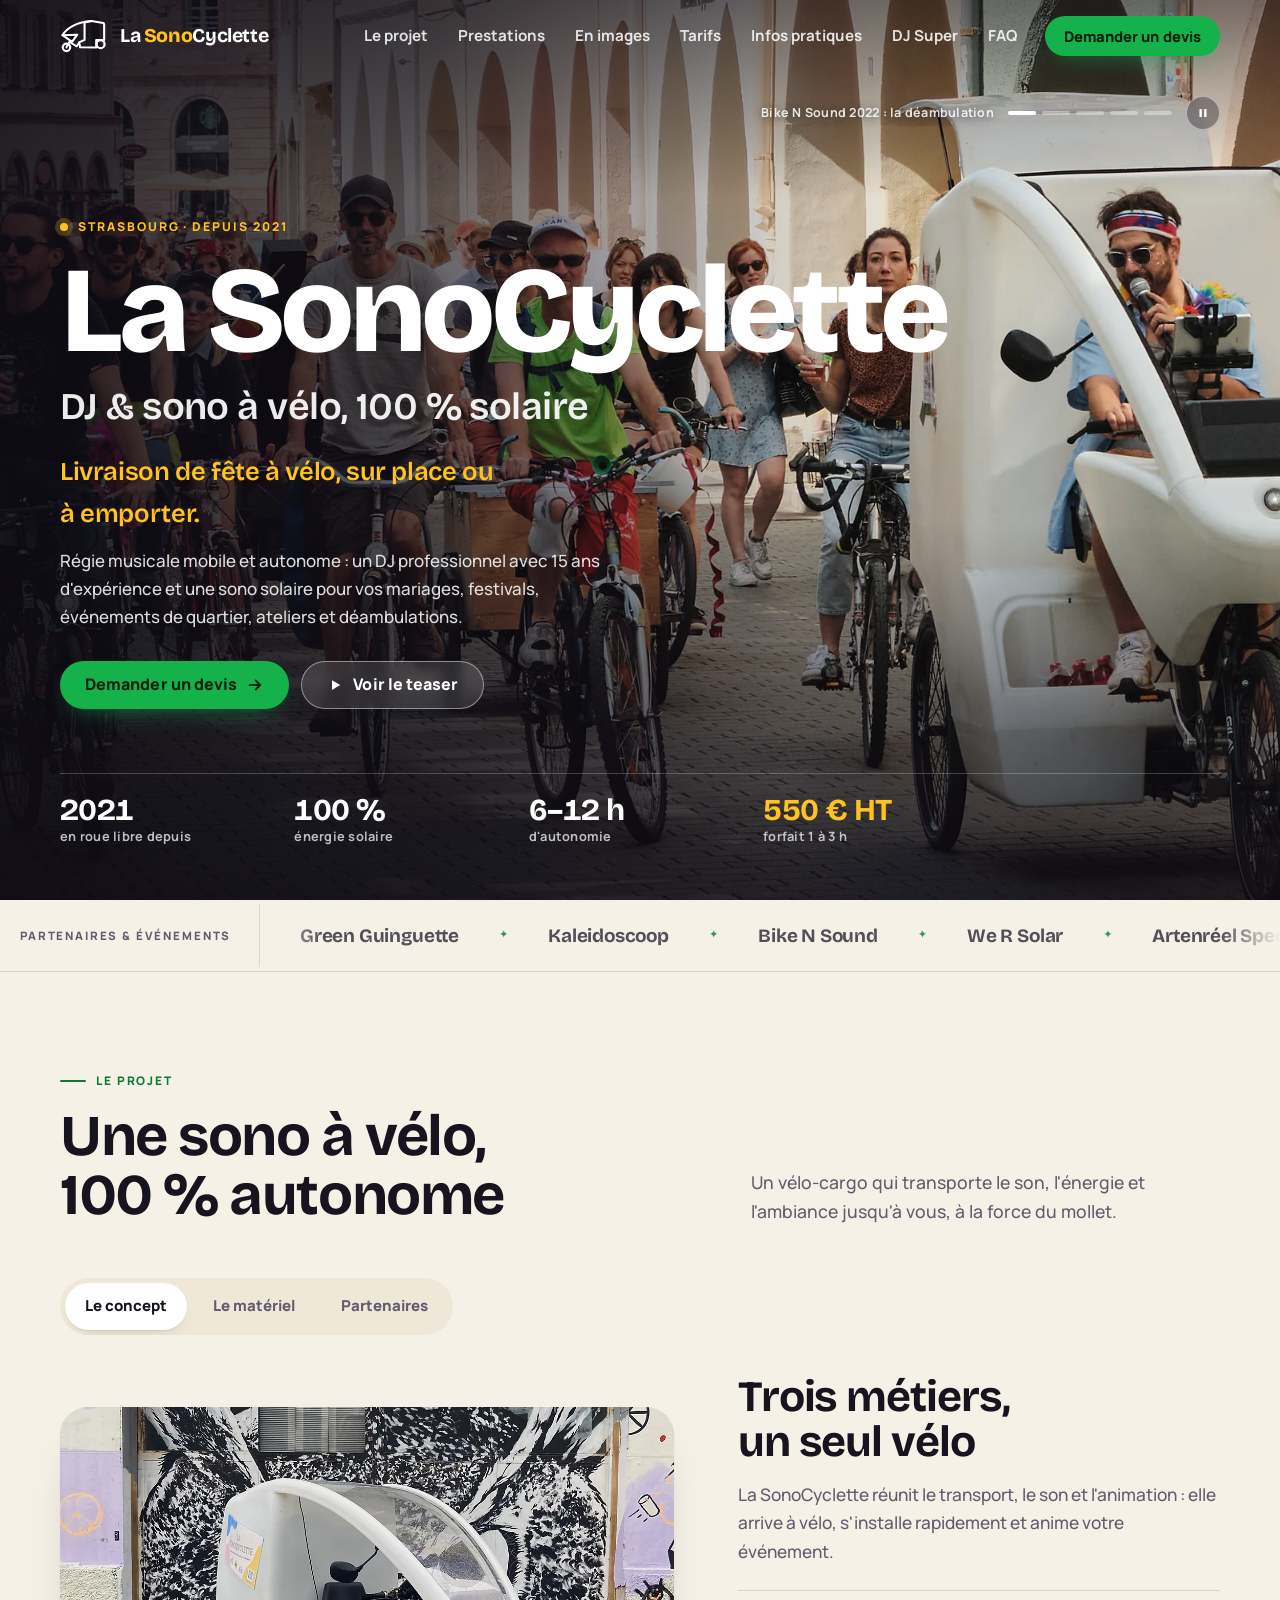
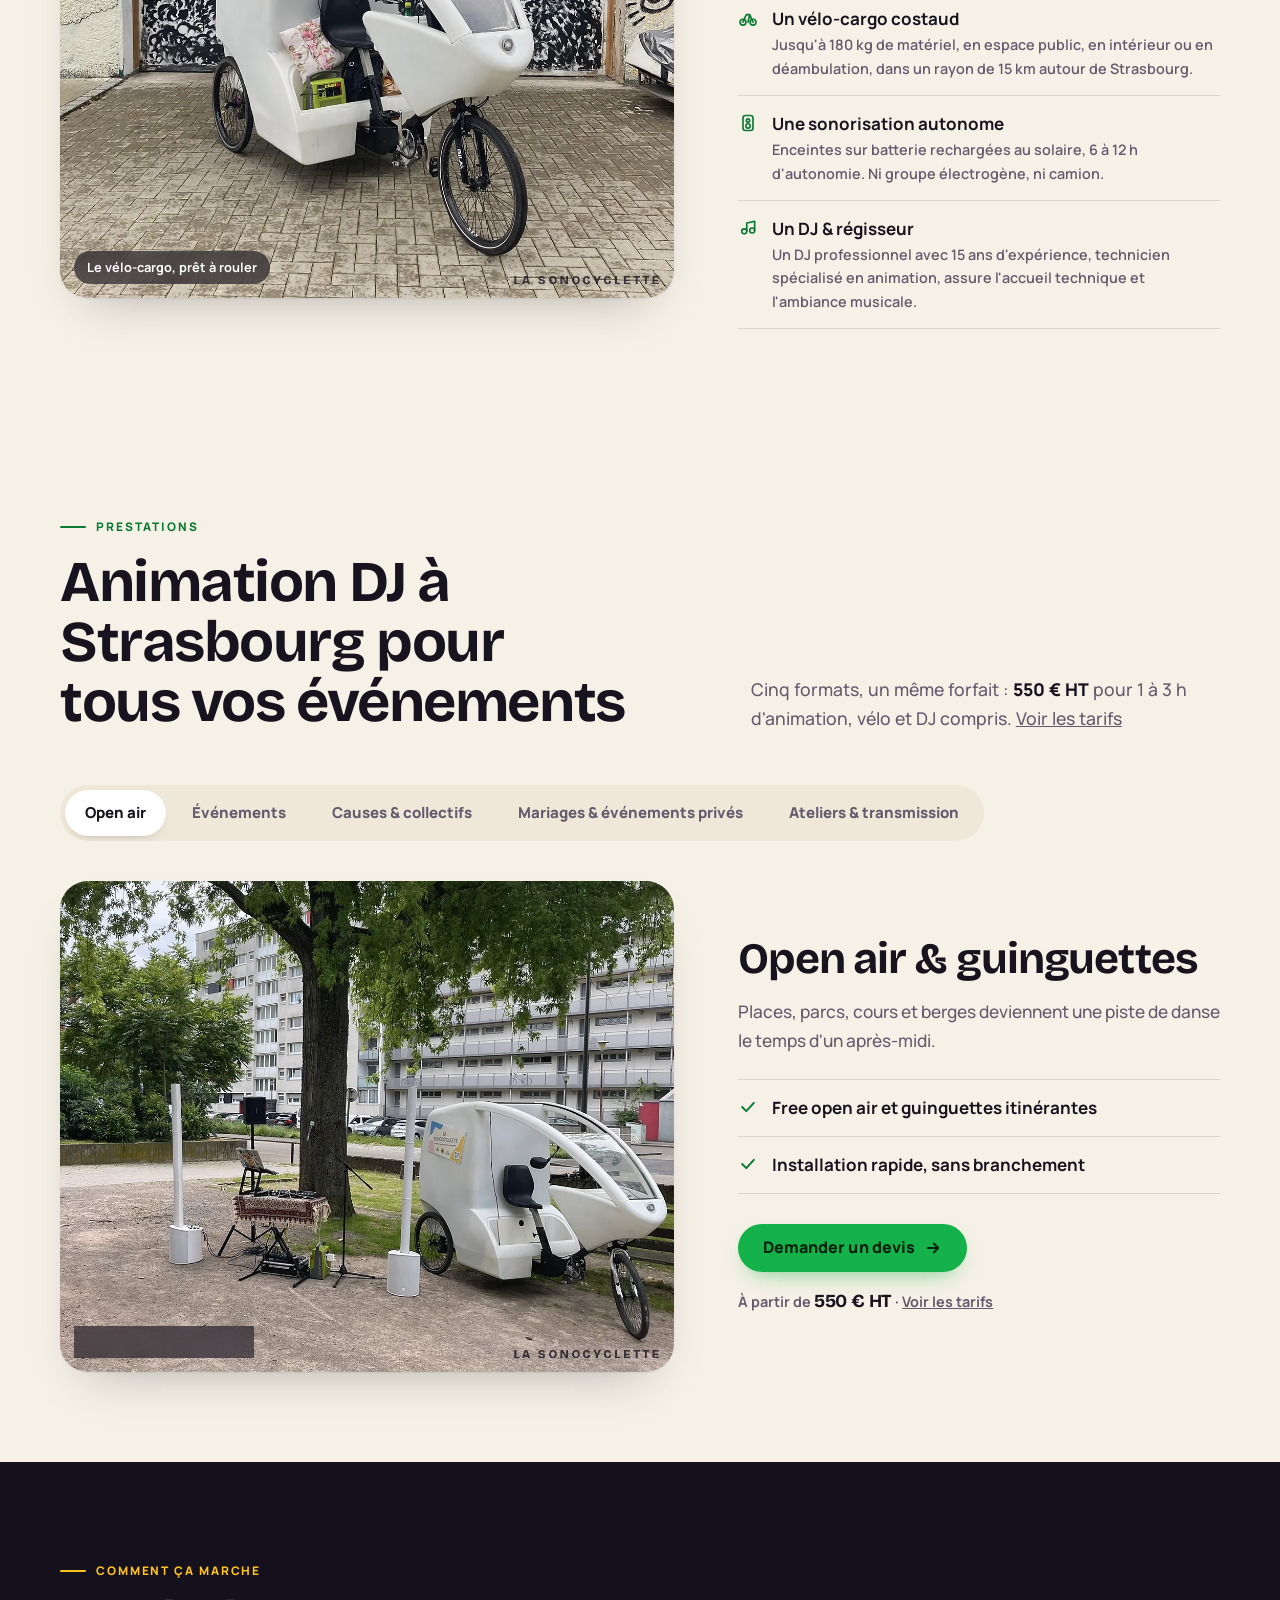
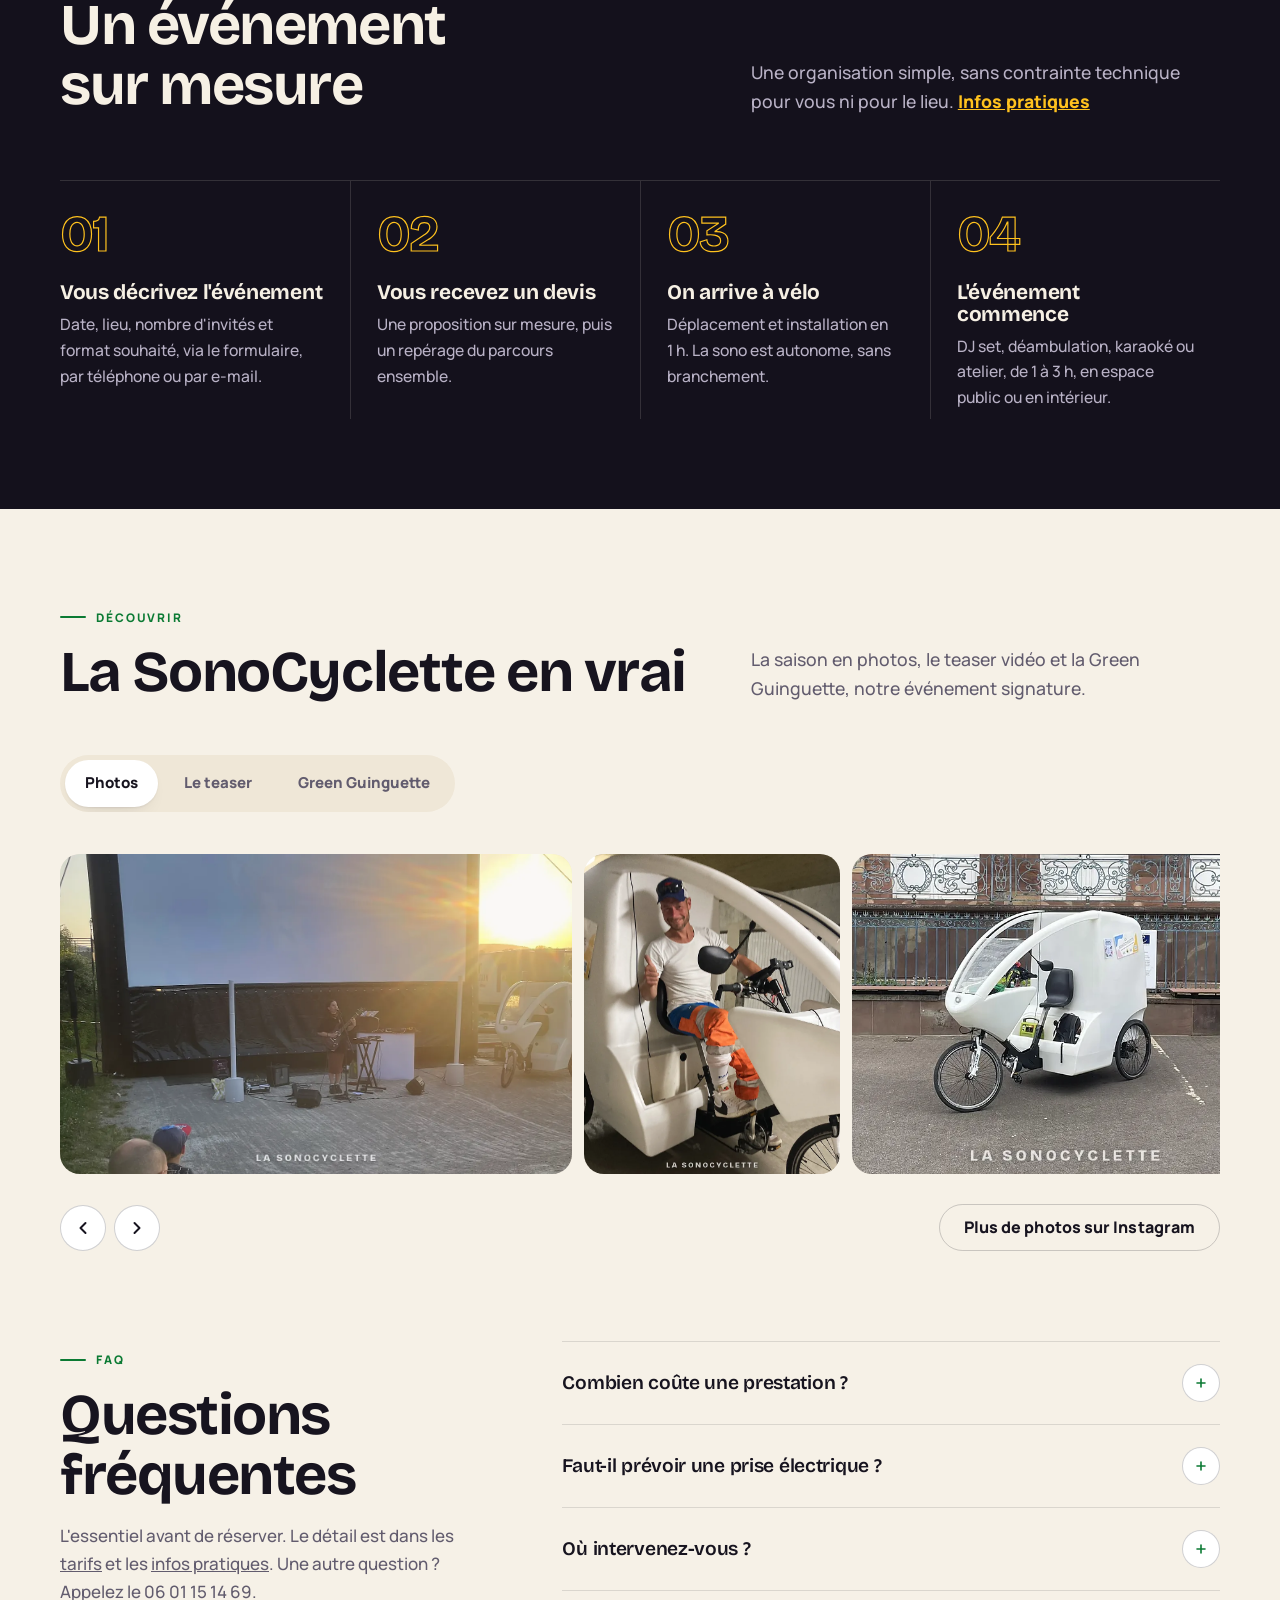
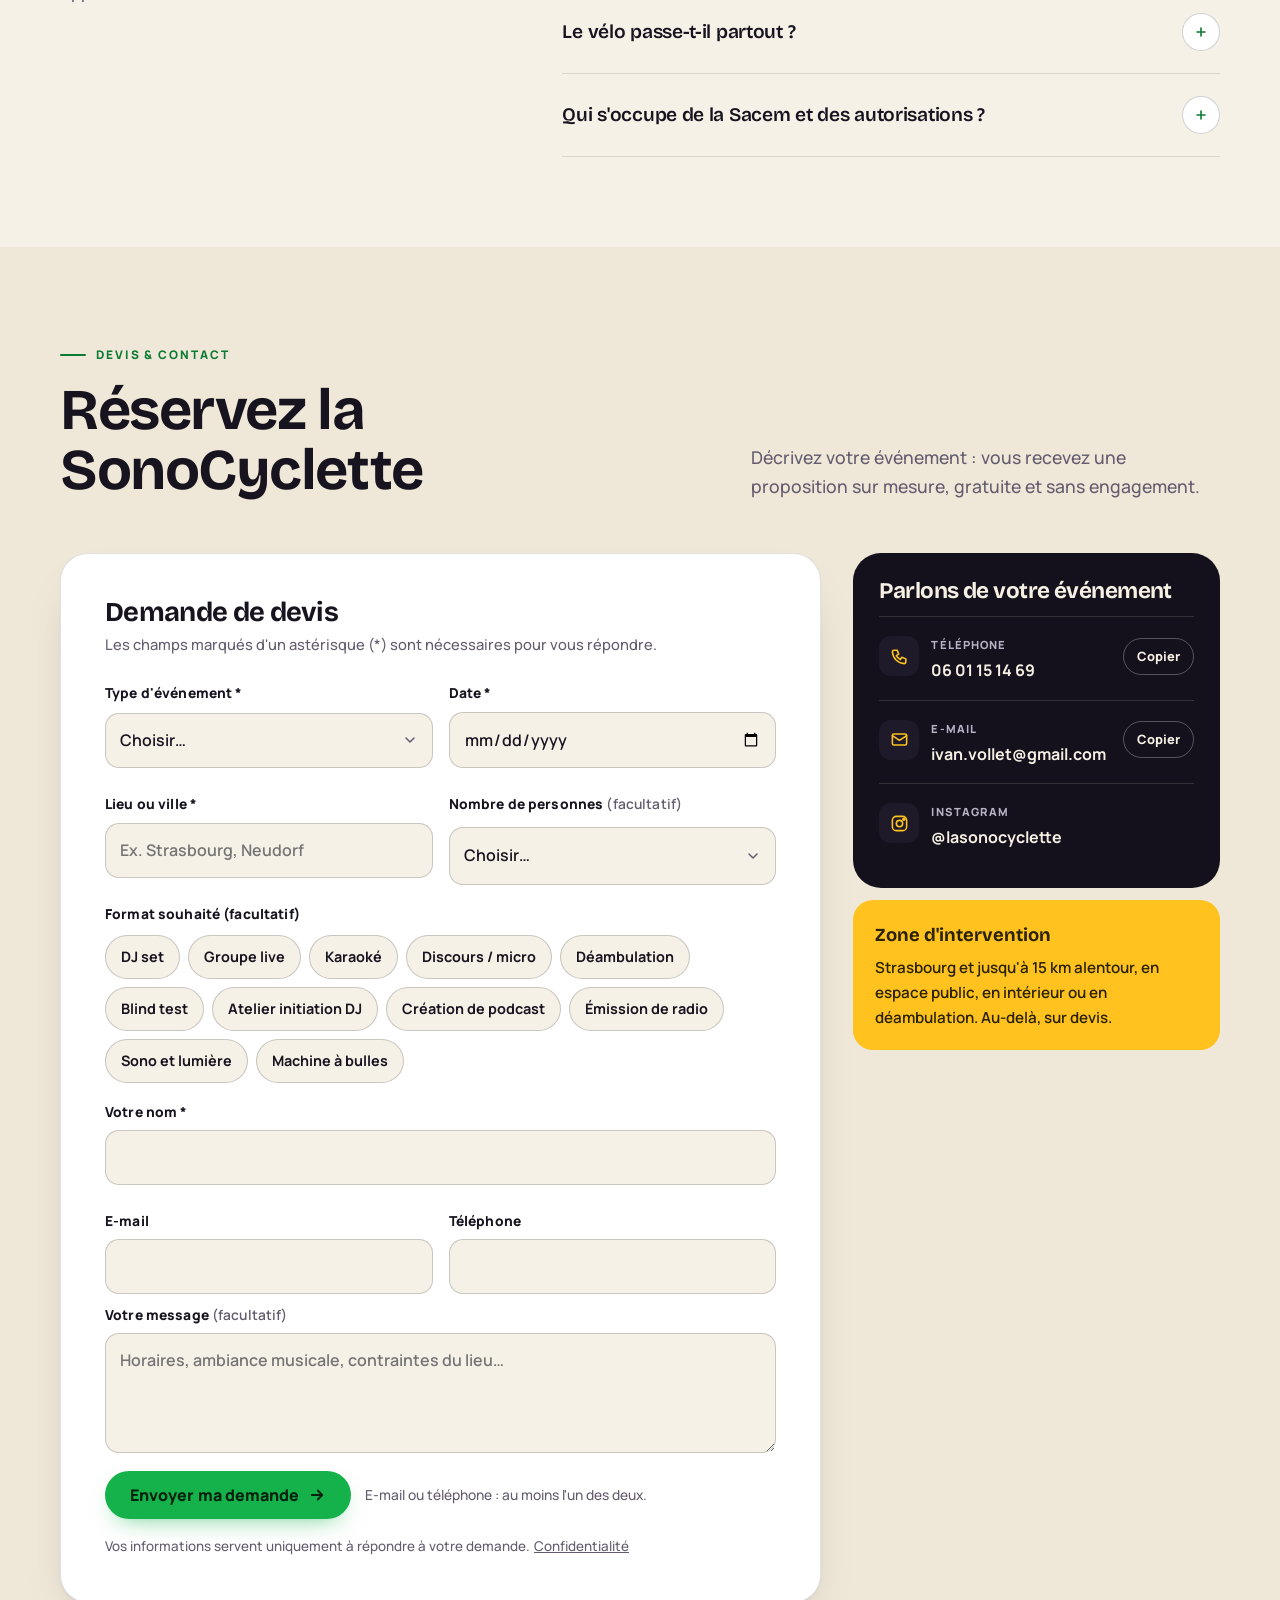
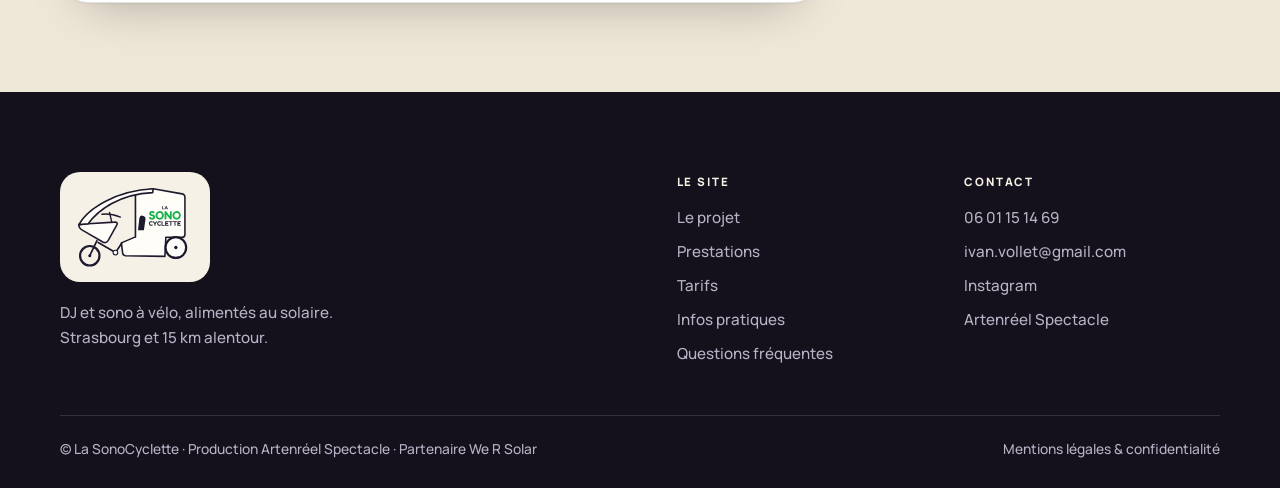
==== commit b0d7c6bf: "Nouvelle page DJ Super + lien dans les menus" ====
--- a/index.html
+++ b/index.html
@@ -587,6 +587,7 @@
       <a class="nav-link" href="#decouvrir">En images</a>
       <a class="nav-link" href="tarifs.html">Tarifs</a>
       <a class="nav-link" href="infos-pratiques.html">Infos pratiques</a>
+      <a class="nav-link" href="dj-super.html">DJ Super</a>
       <a class="nav-link" href="#faq">FAQ</a>
     </nav>
     <a class="btn btn-primary" href="#devis">Demander un devis</a>
@@ -601,6 +602,7 @@
       <a href="#decouvrir">En images</a>
       <a href="tarifs.html">Tarifs</a>
       <a href="infos-pratiques.html">Infos pratiques</a>
+      <a href="dj-super.html">DJ Super &amp; ateliers</a>
       <a href="#faq">Questions fréquentes</a>
     </nav>
     <a class="btn btn-primary" href="#devis">Demander un devis</a>
